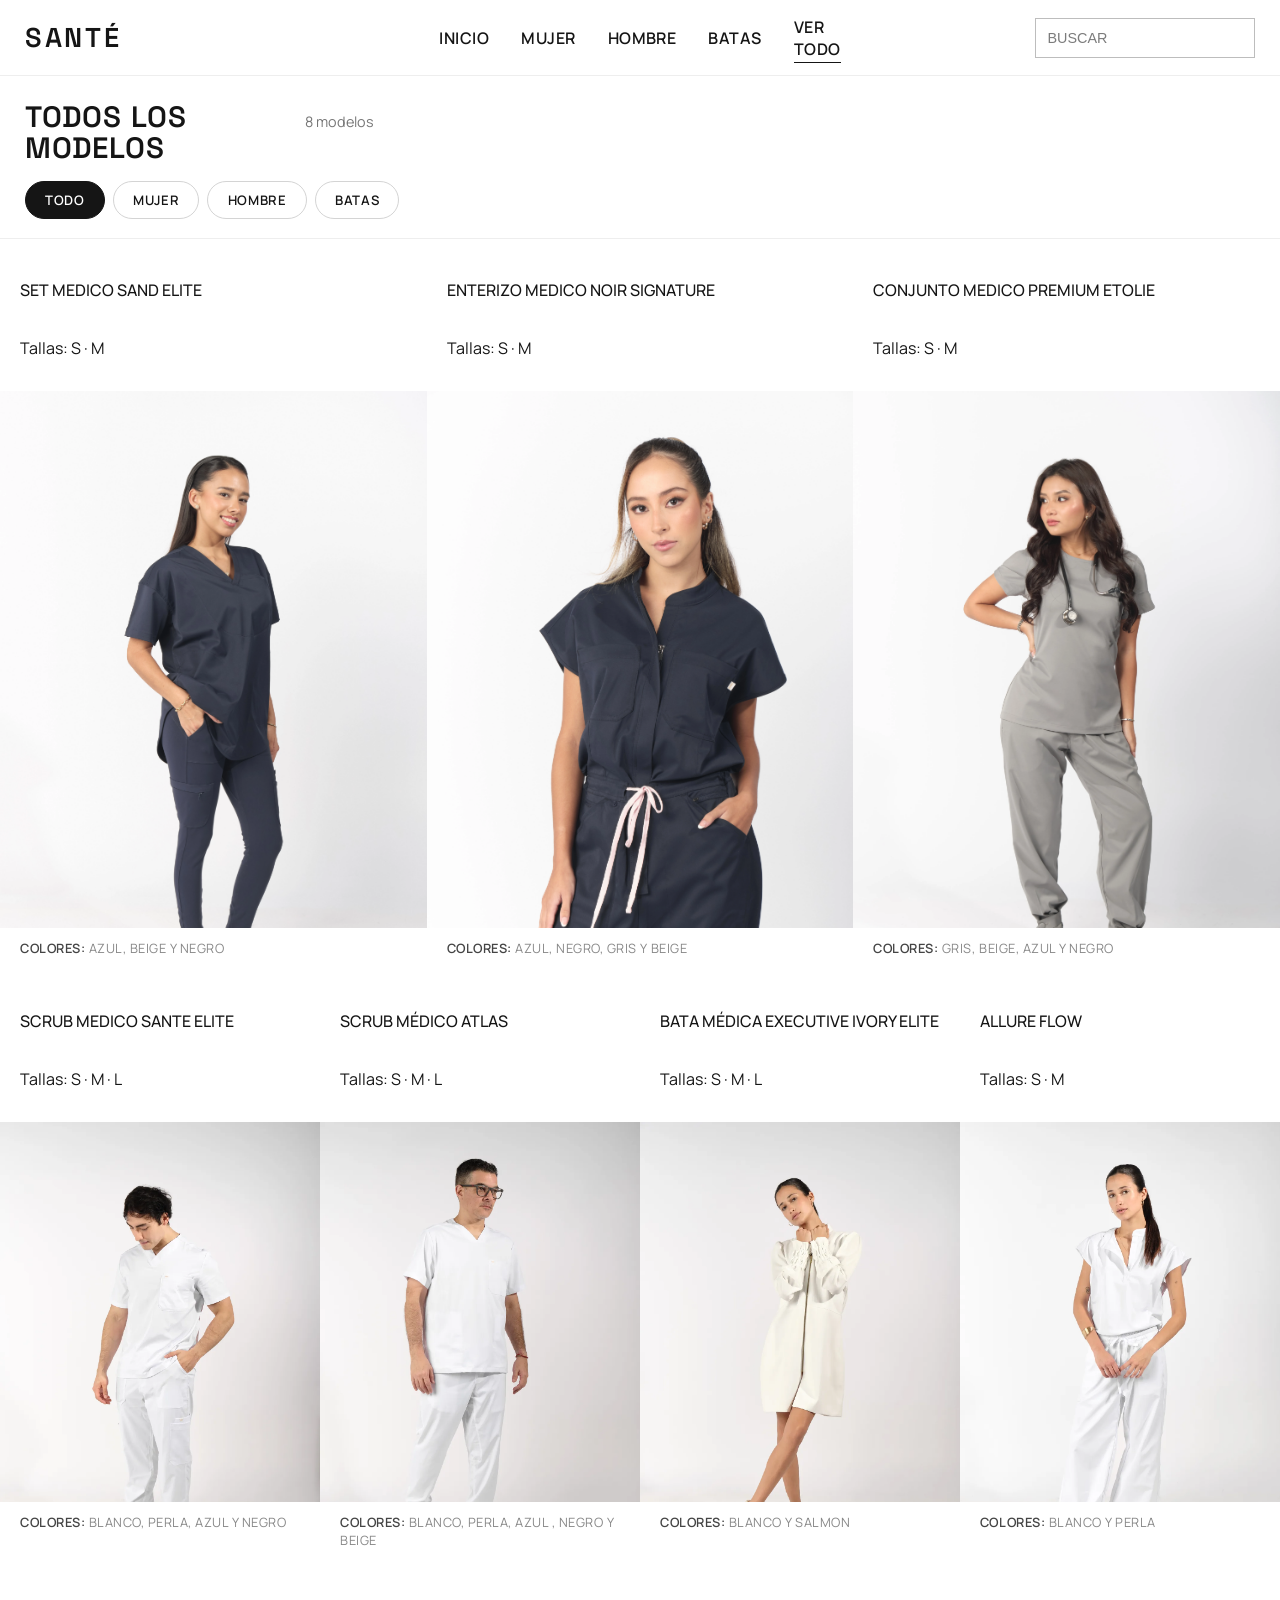
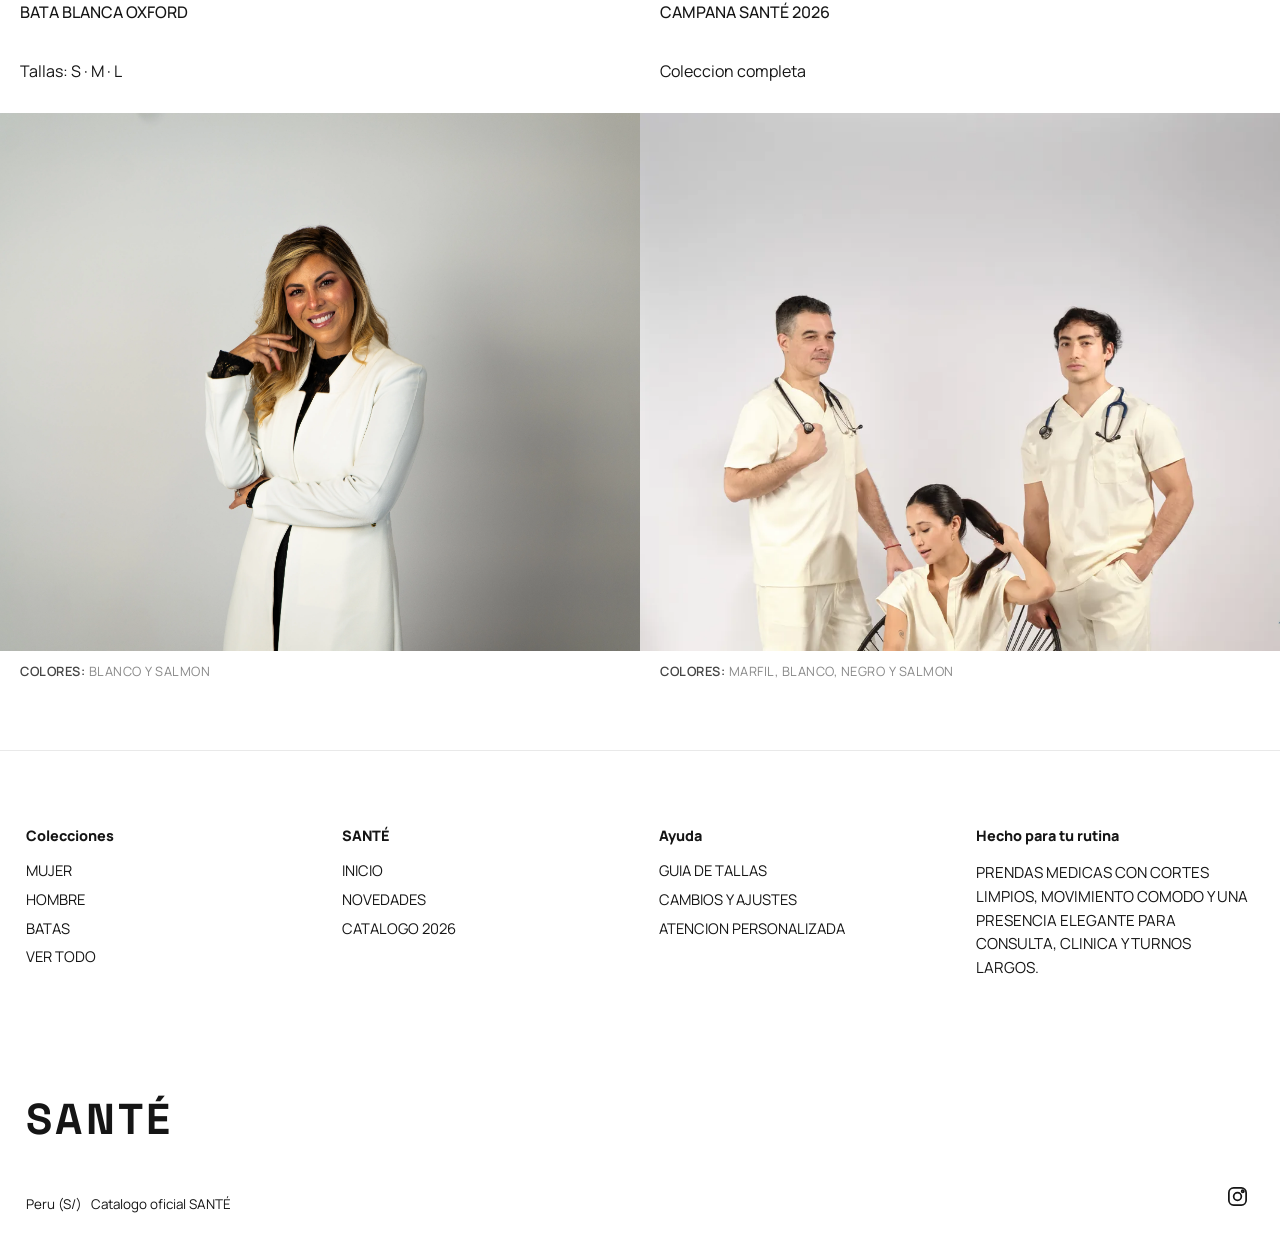
==== productos.html @ ebbb4119 "Catalogo con fotos nitidas y filtro por Mujer, Hombre y Batas - Fotos de 360x540 reemplazadas por lo" ====
<!DOCTYPE html>
<html lang="es">
<head>
    <meta charset="UTF-8">
    <meta name="viewport" content="width=device-width, initial-scale=1.0">
    <title>SANTÉ | Productos</title>
    <meta name="description" content="Catalogo de uniformes medicos SANTÉ.">
    <link rel="preconnect" href="https://fonts.googleapis.com">
    <link rel="preconnect" href="https://fonts.gstatic.com" crossorigin>
    <link href="https://fonts.googleapis.com/css2?family=Manrope:wght@400;500;600;700;800&family=Space+Grotesk:wght@500;600;700&display=swap" rel="stylesheet">
    <link rel="stylesheet" href="styles.css?v=9">
    <link rel="stylesheet" href="productos.css?v=11">
</head>
<body class="products-page">
    <div class="top-strip" aria-label="Avisos de tienda">
        <div class="top-strip-inner">
            <span>CATALOGO OFICIAL SANTÉ 2026</span>
            <span>UNIFORMES MEDICOS EN PERU</span>
            <span>ATENCION POR INSTAGRAM @SANTÉ_MEDWEAR</span>
        </div>
    </div>

    <header class="header">
        <a href="index.html" class="brand" aria-label="SANTÉ inicio">SANTÉ</a>
        <nav class="menu" aria-label="Menu principal">
            <a href="index.html">INICIO</a>
            <a href="productos.html?cat=mujer" data-cat="mujer">MUJER</a>
            <a href="productos.html?cat=hombre" data-cat="hombre">HOMBRE</a>
            <a href="productos.html?cat=batas" data-cat="batas">BATAS</a>
            <a href="productos.html" data-cat="todo">VER TODO</a>
        </nav>
        <div class="header-actions">
            <form class="search-box" action="productos.html" role="search" data-search>
                <input type="search" name="q" placeholder="BUSCAR" aria-label="Buscar modelo o color">
            </form>
            <button class="menu-toggle" type="button" aria-label="Abrir menu">MENU</button>
        </div>
    </header>

    <main class="plp-shell">
        <section class="plp-bar" aria-label="Categorias">
            <div class="plp-bar-head">
                <h1 data-plp-title>Todos los modelos</h1>
                <span data-plp-count></span>
            </div>
            <nav class="plp-tabs" aria-label="Filtrar por categoria">
                <a href="productos.html" data-cat="todo">Todo</a>
                <a href="productos.html?cat=mujer" data-cat="mujer">Mujer</a>
                <a href="productos.html?cat=hombre" data-cat="hombre">Hombre</a>
                <a href="productos.html?cat=batas" data-cat="batas">Batas</a>
            </nav>
            <p class="plp-search-note" data-plp-search-note hidden>
                Resultados para <strong data-plp-query></strong>
                <a href="productos.html" data-cat="todo">Quitar busqueda</a>
            </p>
        </section>

        <section class="plp-layout" aria-label="Listado de productos">
            <div class="plp-content">
                <div class="plp-grid">


                    <!-- FILA 1 -->

                    <article class="plp-card fila1" data-categoria="mujer">
                        <div class="plp-card-info">
                            <h2>SET MEDICO SAND ELITE</h2>
                            <div class="plp-card-tallas">Tallas: S · M</div>
                        </div>
                        <div class="product-carousel" data-carousel
                            data-product-title="Set Medico Sand Elite - Tallas S · M"
                            data-colors='[
                                {"name":"Azul","hex":"#3c4354","images":["azulabi.webp","azulabi2.webp","azulabi3.webp","azulabi4.webp","azulabi5.webp","azulabi6.webp"]},
                                {"name":"Beige","hex":"#b6a891","images":["beige.webp","beige2.webp","beige3.webp","beige4.webp","beige5.webp","beige6.webp","verdecerrado.webp","verdecerrado3.webp","verdecerrado4.webp"]},
                                {"name":"Negro","hex":"#1c1c1c","images":["negrocerrado.webp","negrocerrado2.webp","negrocerrado3.webp"]}
                            ]'>
                            <div class="carousel-track">
                                <img class="is-active" src="azulabi.webp" alt="Set Medico Sand Elite" loading="eager">
                            </div>
                        </div>
                        <div class="plp-card-colores">
                            <span>Azul, Beige y Negro</span>
                        </div>
                    </article>

                    <article class="plp-card fila1" data-categoria="mujer">
                        <div class="plp-card-info">
                            <h2>ENTERIZO MEDICO NOIR SIGNATURE</h2>
                            <div class="plp-card-tallas">Tallas: S · M</div>
                        </div>
                        <div class="product-carousel" data-carousel
                            data-product-title="Enterizo Medico Noir Signature - Tallas S · M"
                            data-colors='[
                                {"name":"Azul","hex":"#3c4354","images":["azulisa.webp","azulisa2.webp","azulisa3.webp","azulisa4.webp","azulisa5.webp"]},
                                {"name":"Negro","hex":"#1c1c1c","images":["negroabi.webp","negroabi2.webp","negroabi3.webp","negroabi4.webp","negroabi5.webp"]},
                                {"name":"Gris","hex":"#a3a5a3","images":["plomoabierto.webp","plomoabierto2.webp","plomoabierto3.webp","plomoabierto4.webp"]},
                                {"name":"Beige","hex":"#a9a488","images":["verdeabiertop2.webp","verdeabiertop3.webp","verdeabiertop4.webp","verdeabiertop5.webp"]}
                            ]'>
                            <div class="carousel-track">
                                <img class="is-active" src="azulisa.webp" alt="Enterizo Medico Noir Signature" loading="eager">
                            </div>
                        </div>
                        <div class="plp-card-colores">
                            <span>Azul, Negro, Gris y Beige</span>
                        </div>
                    </article>

                    <article class="plp-card fila1" data-categoria="mujer">
                        <div class="plp-card-info">
                            <h2>CONJUNTO MEDICO PREMIUM ETOLIE</h2>
                            <div class="plp-card-tallas">Tallas: S · M</div>
                        </div>
                        <div class="product-carousel" data-carousel
                            data-product-title="Conjunto Medico Premium Etolie - Tallas S · M"
                            data-colors='[
                                {"name":"Gris","hex":"#8f9294","images":["plomocerrado.webp","plomocerrado2.webp","plomocerrado3.webp","plomocerrado4.webp","plomocerrado5.webp"]},
                                {"name":"Beige","hex":"#c2b49a","images":["polo.webp","polo2.webp"]},
                                {"name":"Azul ","hex":"#2b3245","images":["scrub-navy-cuerpo-entero.webp","scrub-navy-frente.webp","scrub-navy-espalda.webp","scrub-navy-detalle-hombro.webp","scrub-navy-detalle-basta.webp"]},
                                {"name":"Negro","hex":"#1c1c1c","images":["scrub-negro-frente.webp","scrub-negro-perfil.webp","scrub-negro-espalda.webp","scrub-negro-detalle-manga.webp","scrub-negro-detalle-cintura.webp"]}
                            ]'>
                            <div class="carousel-track">
                                <img class="is-active" src="plomocerrado.webp" alt="Conjunto Medico Premium Etolie" loading="eager">
                            </div>
                        </div>
                        <div class="plp-card-colores">
                            <span>Gris, Beige, Azul y Negro</span>
                        </div>
                    </article>

                    <!-- FILA 2 -->

                    <article class="plp-card fila2" data-categoria="hombre">
                        <div class="plp-card-info">
                            <h2>SCRUB MEDICO SANTE ELITE</h2>
                            <div class="plp-card-tallas">Tallas: S · M · L</div>
                        </div>
                        <div class="product-carousel" data-carousel
                            data-product-title="SCRUB MEDICO SANTE ELITE - Tallas S · M · L"
                            data-colors='[
                                {"name":"Blanco","hex":"#f1f1ef","images":["conjunto-medico-hombre-blanc-pro-01.webp","conjunto-medico-hombre-blanc-pro-02.webp","conjunto-medico-hombre-blanc-pro-03.webp","conjunto-medico-hombre-blanc-pro-04.webp","conjunto-medico-hombre-blanc-pro-05.webp","conjunto-medico-hombre-blanc-pro-06.webp"]},
                                {"name":"Perla","hex":"#ece2cb","images":["conjunto-medico-hombre-ivory-pro-01.webp","conjunto-medico-hombre-ivory-pro-02.webp","conjunto-medico-hombre-ivory-pro-03.webp","conjunto-medico-hombre-ivory-pro-04.webp","conjunto-medico-hombre-ivory-pro-05.webp","conjunto-medico-hombre-ivory-pro-06.webp"]},
                                {"name":"Azul ","hex":"#1e2740","images":["conjunto-medico-hombre-navy-pro-01.webp","conjunto-medico-hombre-navy-pro-02.webp","conjunto-medico-hombre-navy-pro-03.webp","conjunto-medico-hombre-navy-pro-04.webp","conjunto-medico-hombre-navy-pro-05.webp","conjunto-medico-hombre-navy-pro-06.webp"]},
                                {"name":"Negro","hex":"#1c1c1c","images":["conjunto-medico-hombre-noir-pro-01.webp","conjunto-medico-hombre-noir-pro-02.webp","conjunto-medico-hombre-noir-pro-03.webp","conjunto-medico-hombre-noir-pro-04.webp","conjunto-medico-hombre-noir-pro-05.webp","conjunto-medico-hombre-noir-pro-06.webp"]}
                            ]'>
                            <div class="carousel-track">
                                <img class="is-active" src="conjunto-medico-hombre-blanc-pro-01.webp" alt="Conjunto Medico Hombre Pro Corte Ancho" loading="lazy">
                            </div>
                        </div>
                        <div class="plp-card-colores">
                            <span>Blanco, Perla, Azul  y Negro</span>
                        </div>
                    </article>

                    <article class="plp-card fila2" data-categoria="hombre">
                        <div class="plp-card-info">
                            <h2>SCRUB MÉDICO ATLAS</h2>
                            <div class="plp-card-tallas">Tallas: S · M · L</div>
                        </div>
                        <div class="product-carousel" data-carousel
                            data-product-title="SCRUB MÉDICO ATLAS - Tallas S · M · L"
                            data-colors='[
                                {"name":"Blanco","hex":"#f1f1ef","images":["conjunto-medico-hombre-blanc-jogger-01.webp","conjunto-medico-hombre-blanc-jogger-02.webp","conjunto-medico-hombre-blanc-jogger-03.webp","conjunto-medico-hombre-blanc-jogger-04.webp","conjunto-medico-hombre-blanc-jogger-05.webp","conjunto-medico-hombre-blanc-jogger-06.webp"]},
                                {"name":"Perla","hex":"#ece2cb","images":["conjunto-medico-hombre-ivory-jogger-01.webp","conjunto-medico-hombre-ivory-jogger-02.webp","conjunto-medico-hombre-ivory-jogger-03.webp","conjunto-medico-hombre-ivory-jogger-04.webp","conjunto-medico-hombre-ivory-jogger-05.webp","conjunto-medico-hombre-ivory-jogger-06.webp"]},
                                {"name":"Azul ","hex":"#1e2740","images":["conjunto-medico-hombre-navy-jogger-01.webp","conjunto-medico-hombre-navy-jogger-02.webp","conjunto-medico-hombre-navy-jogger-03.webp","conjunto-medico-hombre-navy-jogger-04.webp","conjunto-medico-hombre-navy-jogger-05.webp","conjunto-medico-hombre-navy-jogger-06.webp"]},
                                {"name":"Negro","hex":"#1c1c1c","images":["conjunto-medico-hombre-noir-jogger-01.webp","conjunto-medico-hombre-noir-jogger-02.webp","conjunto-medico-hombre-noir-jogger-03.webp","conjunto-medico-hombre-noir-jogger-04.webp","conjunto-medico-hombre-noir-jogger-05.webp","conjunto-medico-hombre-noir-jogger-06.webp"]},
                                {"name":"Beige","hex":"#c3b79f","images":["campana-sante-06.webp","campana-sante-07.webp","campana-sante-08.webp"]}
                            ]'>
                            <div class="carousel-track">
                                <img class="is-active" src="conjunto-medico-hombre-blanc-jogger-01.webp" alt="Conjunto Medico Hombre Pro Jogger" loading="lazy">
                            </div>
                        </div>
                        <div class="plp-card-colores">
                            <span>Blanco, Perla, Azul , Negro y Beige</span>
                        </div>
                    </article>

                    <article class="plp-card fila2" data-categoria="mujer batas">
                        <div class="plp-card-info">
                            <h2>BATA MÉDICA EXECUTIVE IVORY ELITE</h2>
                            <div class="plp-card-tallas">Tallas: S · M · L</div>
                        </div>
                        <div class="product-carousel" data-carousel
                            data-product-title="BATA MÉDICA EXECUTIVE IVORY ELITE- Tallas S · M · L"
                            data-colors='[
                                {"name":"Blanco","hex":"#f1f1ef","images":["bata-medica-mujer-blanc-executive-01.webp","bata-medica-mujer-blanc-executive-02.webp","bata-medica-mujer-blanc-executive-03.webp","bata-medica-mujer-blanc-executive-04.webp","bata-medica-mujer-blanc-executive-05.webp"]},
                                {"name":"Salmon","hex":"#e3d2c6","images":["bata-medica-mujer-rose-executive-01.webp","bata-medica-mujer-rose-executive-02.webp","bata-medica-mujer-rose-executive-03.webp","bata-medica-mujer-rose-executive-04.webp","bata-medica-mujer-rose-executive-05.webp","bata-medica-mujer-rose-executive-06.webp","bata-medica-mujer-rose-executive-07.webp","bata-medica-mujer-rose-executive-08.webp","bata-medica-mujer-rose-executive-09.webp"]}
                            ]'>
                            <div class="carousel-track">
                                <img class="is-active" src="bata-medica-mujer-blanc-executive-01.webp" alt="Bata Medica Mujer Executive" loading="lazy">
                            </div>
                        </div>
                        <div class="plp-card-colores">
                            <span>Blanco y Salmon</span>
                        </div>
                    </article>

                    <article class="plp-card fila2" data-categoria="mujer">
                        <div class="plp-card-info">
                            <h2>ALLURE FLOW</h2>
                            <div class="plp-card-tallas">Tallas: S · M  </div>
                        </div>
                        <div class="product-carousel" data-carousel
                            data-product-title="ALLURE FLOW - Tallas S · M "
                            data-colors='[
                                {"name":"Blanco","hex":"#f1f1ef","images":["conjunto-medico-mujer-blanc-elite-01.webp","conjunto-medico-mujer-blanc-elite-02.webp","conjunto-medico-mujer-blanc-elite-03.webp","conjunto-medico-mujer-blanc-elite-04.webp","conjunto-medico-mujer-blanc-elite-05.webp","conjunto-medico-mujer-blanc-elite-06.webp"]},
                                {"name":"Perla","hex":"#f2ead2","images":["conjunto-medico-mujer-ivory-elite-01.jpg","conjunto-medico-mujer-ivory-elite-02.jpg","conjunto-medico-mujer-ivory-elite-03.jpg","conjunto-medico-mujer-ivory-elite-04.jpg","conjunto-medico-mujer-ivory-elite-05.jpg","conjunto-medico-mujer-ivory-elite-06.jpg","conjunto-medico-mujer-ivory-elite-07.jpg","conjunto-medico-mujer-ivory-elite-08.jpg","conjunto-medico-mujer-ivory-elite-09.jpg"]}
                            ]'>
                            <div class="carousel-track">
                                <img class="is-active" src="conjunto-medico-mujer-blanc-elite-01.webp" alt="Allure Flow" loading="lazy">
                            </div>
                        </div>
                        <div class="plp-card-colores">
                            <span>Blanco y Perla</span>
                        </div>
                    </article>

                    <!-- FILA 3 -->

                    <article class="plp-card fila3" data-categoria="mujer batas">
                        <div class="plp-card-info">
                            <h2>BATA BLANCA OXFORD</h2>
                            <div class="plp-card-tallas">Tallas: S · M · L</div>
                        </div>
                        <div class="product-carousel" data-carousel
                            data-product-title="Bata Blanca Oxford - Tallas S · M · L"
                            data-colors='[
                                {"name":"Blanco","hex":"#f1f1ef","images":["batablanca.webp","batablanca2.webp","abrigo-blanco-cuerpo-entero.webp","abrigo-blanco-brazos-cruzados.webp","abrigo-blanco-sentada.webp"]},
                                {"name":"Salmon","hex":"#f7c9ba","images":["abrigo-rosa-cuerpo-entero.webp","abrigo-rosa-cuerpo-entero-2.webp","abrigo-rosa-retrato.webp","abrigo-rosa-brazos-cruzados.webp","abrigo-rosa-sentada.webp"]}
                            ]'>
                            <div class="carousel-track">
                                <img class="is-active" src="batablanca.webp" alt="Bata Blanca Oxford" loading="lazy">
                            </div>
                        </div>
                        <div class="plp-card-colores">
                            <span>Blanco y Salmon</span>
                        </div>
                    </article>

                    

                    <article class="plp-card fila3" data-categoria="mujer hombre" data-campana>
                        <div class="plp-card-info">
                            <h2>CAMPANA SANTÉ 2026</h2>
                            <div class="plp-card-tallas">Coleccion completa</div>
                        </div>
                        <div class="product-carousel" data-carousel
                            data-product-title="Campana SANTÉ 2026"
                            data-images='["campana-sante-01.webp","campana-sante-02.webp","campana-sante-03.webp","campana-sante-04.webp","campana-sante-05.webp","campana-sante-09.webp","campana-sante-10.webp","campana-sante-11.webp","campana-sante-12.webp"]'>
                            <div class="carousel-track">
                                <img class="is-active" src="campana-sante-01.webp" alt="Campana SANTÉ 2026" loading="lazy">
                            </div>
                        </div>
                        <div class="plp-card-colores">
                            <span>Marfil, Blanco, Negro y Salmon</span>
                        </div>
                    </article>

                </div>

                <div class="plp-empty" data-plp-empty hidden>
                    <p>No encontramos modelos con esa busqueda.</p>
                    <a href="productos.html" data-cat="todo">Ver todos los modelos</a>
                </div>
            </div>
        </section>
    </main>

    <footer class="site-footer" aria-label="Informacion de SANTÉ">
        <div class="site-footer-grid">
            <section class="footer-column">
                <h2>Colecciones</h2>
                <a href="productos.html?cat=mujer" data-cat="mujer">Mujer</a>
                <a href="productos.html?cat=hombre" data-cat="hombre">Hombre</a>
                <a href="productos.html?cat=batas" data-cat="batas">Batas</a>
                <a href="productos.html" data-cat="todo">Ver todo</a>
            </section>

            <section class="footer-column">
                <h2>SANTÉ</h2>
                <a href="index.html">Inicio</a>
                <a href="index.html#coleccion">Novedades</a>
                <a href="productos.html" data-cat="todo">Catalogo 2026</a>
            </section>

            <section class="footer-column">
                <h2>Ayuda</h2>
                <a href="https://www.instagram.com/sante.medwear/" target="_blank" rel="noopener noreferrer">Guia de tallas</a>
                <a href="https://www.instagram.com/sante.medwear/" target="_blank" rel="noopener noreferrer">Cambios y ajustes</a>
                <a href="https://www.instagram.com/sante.medwear/" target="_blank" rel="noopener noreferrer">Atencion personalizada</a>
            </section>

            <section class="footer-column footer-feature">
                <h2>Hecho para tu rutina</h2>
                <p>Prendas medicas con cortes limpios, movimiento comodo y una presencia elegante para consulta, clinica y turnos largos.</p>
            </section>
        </div>

        <div class="footer-bottom">
            <div>
                <a class="footer-brand" href="index.html" aria-label="SANTÉ inicio">SANTÉ</a>
                <p>Peru (S/) &nbsp; Catalogo oficial SANTÉ</p>
            </div>

            <a class="social-link" href="https://www.instagram.com/sante.medwear/" target="_blank" rel="noopener noreferrer" aria-label="Instagram de SANTÉ Medwear">
                <svg viewBox="0 0 24 24" aria-hidden="true" focusable="false">
                    <rect x="3" y="3" width="18" height="18" rx="5"></rect>
                    <circle cx="12" cy="12" r="4"></circle>
                    <circle cx="17.5" cy="6.5" r="1.2"></circle>
                </svg>
            </a>
        </div>
    </footer>

    <div class="gallery-modal" data-gallery-modal aria-hidden="true">
        <div class="gallery-backdrop" data-gallery-close></div>
        <section class="gallery-dialog" role="dialog" aria-modal="true" aria-label="Galeria de producto">
            <button class="gallery-close" type="button" data-gallery-close aria-label="Cerrar galeria">&times;</button>
            <button class="gallery-nav gallery-prev" type="button" data-gallery-prev aria-label="Imagen anterior">&lsaquo;</button>
            <img class="gallery-image" data-gallery-image src="" alt="">
            <button class="gallery-nav gallery-next" type="button" data-gallery-next aria-label="Imagen siguiente">&rsaquo;</button>
            <div class="gallery-info">
                <h2 data-gallery-title></h2>
                <span data-gallery-count></span>
            </div>
            <div class="gallery-colors-block" data-gallery-colors-block hidden>
                <p class="gallery-colors-label">Color - <strong data-gallery-color-name></strong></p>
                <div class="gallery-colors" data-gallery-colors role="group" aria-label="Colores disponibles"></div>
            </div>
            <div class="gallery-dots" data-gallery-dots aria-label="Fotos del mismo modelo"></div>
        </section>
    </div>

    <script src="main.js?v=8"></script>
</body>
</html>
---- styles.css ----
:root {
    --bg: #ffffff;
    --surface: #ffffff;
    --ink: #151515;
    --muted: #666666;
    --line: #e9e9e9;
    --brand: #1d1d1d;
    --brand-strong: #000000;
    --radius-lg: 18px;
    --radius-md: 12px;
    --shadow-soft: 0 10px 24px rgba(15, 15, 15, 0.08);
}

* {
    box-sizing: border-box;
}

html,
body {
    margin: 0;
    padding: 0;
}

body {
    background: var(--bg);
    color: var(--ink);
    font-family: 'Manrope', sans-serif;
    min-height: 100vh;
    overflow-x: hidden;
}

.header,
.section-wrap,
.footer {
    width: min(1180px, calc(100% - 2rem));
    margin-inline: auto;
}

.top-strip {
    background: #f7f7f7;
    border-bottom: 1px solid var(--line);
    font-size: 0.72rem;
    letter-spacing: 0.03em;
}

.top-strip-inner {
    width: min(1320px, calc(100% - 2rem));
    margin-inline: auto;
    min-height: 32px;
    display: grid;
    align-items: center;
    grid-template-columns: 1fr 1fr 1fr;
    text-transform: uppercase;
}

.top-strip-inner span {
    text-align: center;
    white-space: nowrap;
    overflow: hidden;
    text-overflow: ellipsis;
}

.header {
    width: min(1320px, calc(100% - 2rem));
    display: flex;
    align-items: center;
    justify-content: space-between;
    gap: 1rem;
    min-height: 68px;
    padding: 0.6rem 0;
    position: sticky;
    top: 32px;
    background: rgba(255, 255, 255, 0.95);
    backdrop-filter: blur(8px);
    border-bottom: 1px solid var(--line);
    z-index: 30;
}

.brand {
    font-family: 'Space Grotesk', sans-serif;
    font-weight: 600;
    font-size: clamp(1.15rem, 1.7vw, 1.65rem);
    letter-spacing: 0.1em;
    text-decoration: none;
    color: var(--ink);
    flex: 1 1 0;
}

.menu {
    display: flex;
    align-items: center;
    justify-content: center;
    gap: 1.55rem;
    flex: 1 1 0;
}

.menu a {
    text-decoration: none;
    color: var(--ink);
    font-weight: 600;
    font-size: 0.85rem;
    letter-spacing: 0.03em;
    position: relative;
}

.menu a::after {
    content: '';
    position: absolute;
    left: 0;
    bottom: -0.2rem;
    width: 100%;
    height: 1px;
    transform: scaleX(0);
    transform-origin: right;
    transition: transform 0.22s ease;
    background: var(--ink);
}

.menu a:hover::after {
    transform: scaleX(1);
    transform-origin: left;
}

.menu-toggle {
    display: none;
    border: 1px solid var(--line);
    background: var(--surface);
    padding: 0.52rem 0.88rem;
    border-radius: 8px;
    font-weight: 600;
}

.header-actions {
    flex: 1 1 0;
    display: flex;
    justify-content: flex-end;
    align-items: center;
    gap: 0.55rem;
}

.search-box input {
    width: 142px;
    height: 32px;
    border: 1px solid #bdbdbd;
    background: #fff;
    font-size: 0.72rem;
    padding: 0 0.7rem;
    outline: none;
}

.search-box input::placeholder {
    color: #7c7c7c;
}

main {
    padding-bottom: 3rem;
}

.section-wrap {
    margin-bottom: 4.8rem;
}

.hero-banner {
    position: relative;
    min-height: 72vh;
    max-height: 780px;
    overflow: hidden;
    margin-bottom: 2rem;
}

.hero-video {
    width: 100%;
    height: 100%;
    min-height: 72vh;
    object-fit: cover;
    display: block;
}

.hero-overlay {
    position: absolute;
    inset: 0;
    background: linear-gradient(180deg, rgba(20, 20, 20, 0) 52%, rgba(20, 20, 20, 0.55) 100%);
}

.hero-caption {
    position: absolute;
    left: clamp(1rem, 4vw, 2.2rem);
    bottom: clamp(1rem, 3.2vw, 2rem);
    z-index: 2;
    color: #fff;
}

.label {
    font-size: 0.84rem;
    letter-spacing: 0.06em;
    font-weight: 700;
    color: rgba(255, 255, 255, 0.92);
    margin: 0 0 0.55rem;
}

h1,
h2,
h3 {
    margin: 0;
    font-family: 'Space Grotesk', sans-serif;
    line-height: 1.08;
}

h1 {
    font-size: clamp(2rem, 4.8vw, 3.3rem);
    max-width: 14ch;
    letter-spacing: 0.01em;
    margin-bottom: 0.9rem;
}

.btn {
    display: inline-flex;
    align-items: center;
    justify-content: center;
    text-decoration: none;
    border-radius: 12px;
    font-weight: 700;
    letter-spacing: 0.01em;
    padding: 0.86rem 1.3rem;
    transition: transform 0.22s ease, box-shadow 0.22s ease, background-color 0.22s ease;
}

.btn:hover {
    transform: translateY(-2px);
}

.btn-solid {
    background: var(--brand);
    color: #fff;
    box-shadow: none;
}

.btn-solid:hover {
    background: var(--brand-strong);
}

.btn-outline {
    border: 1px solid #cbcbc5;
    background: #fff;
    color: var(--ink);
}

.placeholder-card {
    border-radius: var(--radius-md);
    border: 1px dashed rgba(20, 20, 20, 0.22);
    background:
        linear-gradient(145deg, #f8f9f6, #f0f1eb),
        repeating-linear-gradient(
            -45deg,
            rgba(20, 20, 20, 0.03),
            rgba(20, 20, 20, 0.03) 8px,
            transparent 8px,
            transparent 16px
        );
    min-height: 140px;
    display: grid;
    place-items: center;
    text-align: center;
    color: #74746d;
    font-weight: 600;
    padding: 1rem;
}

.placeholder-card.large {
    min-height: 560px;
}

.hero-cover {
    width: 100%;
    min-height: 560px;
    height: 100%;
    object-fit: cover;
    border-radius: var(--radius-lg);
    border: 1px solid rgba(20, 20, 20, 0.08);
    box-shadow: var(--shadow-soft);
    display: block;
}

.hero-media {
    position: relative;
}

.hero-media::after {
    content: '';
    position: absolute;
    inset: auto 6% -18px;
    height: 26px;
    border-radius: 999px;
    background: rgba(20, 20, 20, 0.1);
    filter: blur(16px);
    z-index: -1;
}

.section-head {
    margin-bottom: 1.65rem;
    margin-top: 2rem;
}

.section-head h2 {
    font-size: clamp(1.55rem, 3.4vw, 2.55rem);
    letter-spacing: -0.01em;
}

.hm-showcase {
    width: min(1320px, calc(100% - 2rem));
    margin: 0 auto 4.8rem;
}

.hm-showcase-head {
    display: flex;
    align-items: center;
    justify-content: space-between;
    gap: 1rem;
    margin-bottom: 1.1rem;
    text-transform: uppercase;
}

.hm-showcase-head h2 {
    font-family: 'Manrope', sans-serif;
    font-size: 0.95rem;
    font-weight: 600;
    letter-spacing: 0.03em;
}

.hm-showcase-head a {
    color: var(--ink);
    font-size: 0.84rem;
    font-weight: 700;
    letter-spacing: 0.04em;
}

.grid-categories {
    display: grid;
    grid-template-columns: repeat(4, minmax(0, 1fr));
    gap: 1rem;
}

.category-card {
    overflow: hidden;
    background: var(--surface);
    color: var(--ink);
    display: block;
    text-decoration: none;
    transition: transform 0.24s ease, box-shadow 0.24s ease;
}

.category-card:hover {
    transform: translateY(-3px);
}

.category-photo {
    aspect-ratio: 3 / 4;
    background: #f5f5f5;
    overflow: hidden;
}

.category-photo img {
    width: 100%;
    height: 100%;
    object-fit: cover;
    object-position: center top;
    display: block;
}

.category-content {
    min-height: 58px;
    display: flex;
    align-items: center;
    justify-content: space-between;
    gap: 1rem;
    padding-top: 0.85rem;
    text-transform: uppercase;
}

.category-card h3 {
    font-family: 'Manrope', sans-serif;
    font-size: 0.9rem;
    font-weight: 600;
    letter-spacing: 0.03em;
}

.category-card p {
    color: var(--muted);
    line-height: 1.62;
    font-size: 0.94rem;
}

.products-grid {
    display: grid;
    grid-template-columns: repeat(3, minmax(0, 1fr));
    gap: 1.15rem;
}

.product-card {
    background: var(--surface);
    border: 1px solid var(--line);
    border-radius: var(--radius-md);
    overflow: hidden;
    transition: transform 0.24s ease, box-shadow 0.24s ease;
}

.product-card:hover {
    transform: translateY(-4px);
    box-shadow: var(--shadow-soft);
}

.product-image {
    border-radius: 0;
    border: 0;
    min-height: 260px;
}

.product-meta {
    padding: 1.1rem;
}

.product-type {
    margin: 0;
    letter-spacing: 0.11em;
    font-size: 0.68rem;
    font-weight: 700;
    color: var(--muted);
}

.product-meta h3 {
    margin-top: 0.62rem;
    font-size: 1.08rem;
}

.product-note {
    margin: 0.9rem 0 0;
    font-size: 0.84rem;
    color: #777;
    letter-spacing: 0.03em;
    text-transform: uppercase;
}

.product-row {
    margin-top: 1.15rem;
    display: flex;
    align-items: center;
    justify-content: space-between;
    gap: 0.75rem;
}

.product-row strong {
    font-size: 1.02rem;
    font-family: 'Space Grotesk', sans-serif;
}

.product-row button {
    border: 1px solid #d8d8d2;
    border-radius: 10px;
    background: #fff;
    color: var(--ink);
    font-weight: 700;
    padding: 0.58rem 0.95rem;
    cursor: pointer;
    transition: background-color 0.2s ease, color 0.2s ease;
}

.product-row button:hover {
    background: var(--ink);
    color: #fff;
}

.lookbook {
    display: grid;
    grid-template-columns: 0.95fr 1.05fr;
    gap: 1.15rem;
    align-items: start;
}

.lookbook-text p {
    color: var(--muted);
    line-height: 1.72;
    max-width: 54ch;
}

.lookbook-gallery {
    display: grid;
    grid-template-columns: repeat(3, minmax(0, 1fr));
    gap: 0.9rem;
}

.lookbook-gallery .placeholder-card {
    min-height: 340px;
}

.cta-box {
    border-radius: var(--radius-lg);
    padding: clamp(1.5rem, 4vw, 3rem);
    border: 1px solid #d6ddd7;
    background:
        linear-gradient(120deg, rgba(41, 79, 74, 0.13) 0%, rgba(41, 79, 74, 0.03) 40%, #ffffff 100%),
        #ffffff;
    color: var(--ink);
}

.cta-box h2 {
    font-size: clamp(1.5rem, 4vw, 2.6rem);
}

.cta-box p {
    color: var(--muted);
    margin-bottom: 1.4rem;
}

.cta-box .btn-solid {
    background: var(--ink);
    box-shadow: none;
}

.cta-box .btn-solid:hover {
    background: #000;
}

.reveal-up {
    opacity: 0;
    transform: translateY(22px);
    transition: opacity 0.55s ease, transform 0.55s ease;
    transition-delay: var(--delay, 0ms);
}

.reveal-up.visible {
    opacity: 1;
    transform: translateY(0);
}

.delay-1 {
    --delay: 120ms;
}

.delay-2 {
    --delay: 220ms;
}

.editorial-duo {
    width: min(1150px, calc(100% - 2rem));
    display: grid;
    grid-template-columns: repeat(2, minmax(0, 1fr));
    gap: 0;
    margin: 0 auto 4.8rem;
}

.editorial-card {
    position: relative;
    min-width: 0;
    overflow: hidden;
    background: #f6f6f6;
    color: #fff;
    display: block;
    text-decoration: none;
}

.editorial-card img {
    width: 100%;
    height: min(78vh, 760px);
    min-height: 540px;
    object-fit: cover;
    object-position: center top;
    display: block;
}

.editorial-copy {
    position: absolute;
    left: 1.25rem;
    bottom: 1.25rem;
    color: #fff;
}

.editorial-copy h2 {
    font-family: 'Manrope', sans-serif;
    font-size: 1.05rem;
    margin-bottom: 0.5rem;
    text-shadow: 0 1px 4px rgba(0, 0, 0, 0.42);
    text-transform: uppercase;
}

.editorial-copy a,
.editorial-copy span {
    color: #fff;
    display: inline-block;
    font-size: 0.82rem;
    font-weight: 700;
    letter-spacing: 0.05em;
    text-decoration: underline;
    text-transform: uppercase;
}

.site-footer {
    padding: 4.8rem 1.6rem 2.4rem;
    border-top: 1px solid var(--line);
    background: #fff;
    color: var(--ink);
}

.site-footer-grid {
    display: grid;
    grid-template-columns: 1fr 1fr 1fr minmax(260px, 1.1fr);
    gap: clamp(2rem, 5vw, 5.5rem);
    width: min(1320px, 100%);
    margin: 0 auto;
}

.footer-column {
    display: flex;
    flex-direction: column;
    align-items: flex-start;
    gap: 0.55rem;
}

.footer-column h2 {
    font-family: 'Manrope', sans-serif;
    font-size: 0.9rem;
    font-weight: 800;
    margin-bottom: 0.55rem;
}

.footer-column a {
    color: var(--ink);
    font-size: 0.92rem;
    line-height: 1.35;
    text-decoration: none;
    text-transform: uppercase;
}

.footer-column a:hover {
    text-decoration: underline;
}

.footer-feature p {
    max-width: 34ch;
    margin: 0;
    font-size: 0.95rem;
    line-height: 1.55;
    text-transform: uppercase;
}

.footer-bottom {
    width: min(1320px, 100%);
    margin: 7rem auto 0;
    display: flex;
    align-items: flex-end;
    justify-content: space-between;
    gap: 1.5rem;
}

.footer-brand {
    display: inline-block;
    margin-bottom: 3rem;
    color: var(--ink);
    font-family: 'Space Grotesk', sans-serif;
    font-size: clamp(1.8rem, 4vw, 2.7rem);
    font-weight: 700;
    letter-spacing: 0.08em;
    text-decoration: none;
}

.footer-bottom p {
    margin: 0;
    font-size: 0.84rem;
}

.social-link {
    width: 34px;
    height: 34px;
    display: inline-grid;
    place-items: center;
    color: var(--ink);
    text-decoration: none;
}

.social-link svg {
    width: 23px;
    height: 23px;
    fill: none;
    stroke: currentColor;
    stroke-width: 1.8;
    stroke-linecap: round;
    stroke-linejoin: round;
}

.social-link:hover {
    color: #666;
}

@media (max-width: 1024px) {
    .top-strip-inner {
        grid-template-columns: 1fr;
        gap: 0.1rem;
        min-height: 56px;
        padding: 0.2rem 0;
    }

    .top-strip-inner span:nth-child(2),
    .top-strip-inner span:nth-child(3) {
        display: none;
    }

    .header {
        top: 56px;
        flex-wrap: wrap;
        align-items: center;
        row-gap: 0.7rem;
        padding-top: 0.75rem;
        padding-bottom: 0.75rem;
    }

    .brand {
        flex: initial;
    }

    .menu {
        order: 3;
        justify-content: flex-start;
        width: 100%;
        padding-top: 0.35rem;
        border-top: 1px solid var(--line);
    }

    .header-actions {
        flex: initial;
    }

    .grid-categories {
        grid-template-columns: repeat(2, minmax(0, 1fr));
    }

    .editorial-duo {
        width: min(900px, calc(100% - 2rem));
    }

    .editorial-card img {
        height: 64vh;
        min-height: 460px;
    }

    .site-footer-grid {
        grid-template-columns: repeat(2, minmax(0, 1fr));
    }

    .footer-bottom {
        margin-top: 5rem;
    }

    .products-grid {
        grid-template-columns: repeat(2, minmax(0, 1fr));
    }

    .lookbook {
        grid-template-columns: 1fr;
    }

    .hero-banner,
    .hero-video {
        min-height: 62vh;
    }
}

@media (max-width: 760px) {
    .header {
        top: 56px;
        gap: 0.65rem;
    }

    .menu-toggle {
        display: inline-flex;
    }

    .menu {
        display: none;
        flex-direction: column;
        align-items: flex-start;
        width: 100%;
        background: var(--surface);
        border: 1px solid var(--line);
        border-radius: 10px;
        padding: 0.8rem;
        box-shadow: var(--shadow-soft);
        order: 4;
    }

    .menu.open {
        display: flex;
    }

    .search-box {
        display: none;
    }

    .placeholder-card.large {
        min-height: 320px;
    }

    .hero-banner,
    .hero-video {
        min-height: 56vh;
    }

    h1 {
        font-size: clamp(1.75rem, 8vw, 2.2rem);
        margin-bottom: 0.75rem;
    }

    .hero-caption {
        left: 1rem;
        bottom: 1rem;
    }

    .grid-categories,
    .products-grid,
    .lookbook-gallery {
        grid-template-columns: 1fr;
    }

    .lookbook-gallery .placeholder-card {
        min-height: 190px;
    }

    .editorial-duo {
        grid-template-columns: 1fr;
        width: 100%;
    }

.editorial-card {
    position: relative;
    border-radius: var(--radius-md);
    overflow: hidden;
}

.editorial-card img {
    width: 100%;
    height: 380px; /* cambia este valor para hacerlas más chicas o grandes */
    object-fit: cover;
    display: block;
}

.editorial-copy {
    position: absolute;
    bottom: 1.2rem;
    left: 1.2rem;
    color: #fff;
}

.editorial-copy h2 {
    font-size: 1.4rem;
    margin-bottom: 0.5rem;
    text-shadow: 0 1px 4px rgba(0,0,0,0.4);
}

.editorial-copy a,
.editorial-copy span {
    color: #fff;
    font-weight: 700;
    font-size: 0.85rem;
    letter-spacing: 0.05em;
    text-decoration: underline;
}

.editorial-card img {
    height: 72vh;
    min-height: 420px;
    object-position: center top;
}

    .site-footer {
        padding: 3.5rem 1rem 2rem;
    }

    .site-footer-grid {
        grid-template-columns: 1fr;
        gap: 2rem;
    }

    .footer-bottom {
        align-items: flex-start;
        flex-direction: column;
        margin-top: 4rem;
    }

    .footer-brand {
        margin-bottom: 2rem;
    }
    .catalogo{
    padding: 120px 5%;
}

.catalogo h1{
    text-align:center;
    margin-bottom:40px;
}

.grid-categories{
    display:grid;
    grid-template-columns:repeat(auto-fit,minmax(220px,1fr));
    gap:20px;
}

.category-card{
    transition:0.3s ease;
}

.category-card:hover{
    transform:translateY(-5px);
}

.category-card img{
    width:100%;
    height:300px;
    object-fit:cover;
    border-radius:8px;
}

.category-card h3{
    margin-top:12px;
    text-align:center;
    font-size:16px;
    font-weight:600;
}

.product-slider{
    display:flex;
    gap:16px;
    overflow-x:auto;
    padding-bottom:10px;
    scroll-behavior:smooth;
}

.product-slider::-webkit-scrollbar{
    height:4px;
}

.product-slider::-webkit-scrollbar-thumb{
    background:#ccc;
    border-radius:10px;
}

.product-card{
    min-width:170px;
    max-width:170px;
    flex-shrink:0;
    transition:0.3s ease;
}

.product-card:hover{
    transform:translateY(-5px);
}

.product-card img{
    width:100%;
    height:240px;
    object-fit:cover;
    border-radius:8px;
}

.product-card h3{
    margin:10px 0 4px;
    font-size:14px;
    font-weight:600;
    text-align:center;
}

.product-card p{
    margin:0;
    font-size:13px;
    color:#666;
    text-align:center;
}

}

.products-page {
    background: #fff;
}

.products-page .header {
    position: sticky;
    top: 32px;
}

.plp-shell {
    width: min(1320px, calc(100% - 2rem));
    margin: 0 auto;
    padding: 1.2rem 0 4rem;
}

.plp-hero {
    min-height: 168px;
    display: flex;
    align-items: flex-end;
    justify-content: space-between;
    gap: 1rem;
    padding: 2.2rem 0 1.2rem;
    border-bottom: 1px solid var(--line);
}

.plp-hero p {
    margin: 0 0 0.45rem;
    font-size: 0.78rem;
    font-weight: 700;
    letter-spacing: 0.08em;
    text-transform: uppercase;
    color: var(--muted);
}

.plp-hero h1 {
    max-width: none;
    margin: 0;
    font-family: 'Manrope', sans-serif;
    font-size: clamp(1.7rem, 3vw, 2.55rem);
    font-weight: 800;
    letter-spacing: 0;
    text-transform: uppercase;
}

.plp-hero span {
    flex: 0 0 auto;
    color: var(--muted);
    font-size: 0.86rem;
    text-transform: uppercase;
}

.plp-layout {
    display: grid;
    grid-template-columns: 190px minmax(0, 1fr);
    gap: 1.5rem;
    align-items: start;
    padding-top: 1rem;
}

.plp-filters {
    position: sticky;
    top: 116px;
    padding-right: 0.8rem;
}

.filter-block {
    border-bottom: 1px solid var(--line);
    padding: 1rem 0;
}

.filter-block button,
.plp-toolbar button {
    width: 100%;
    border: 0;
    background: transparent;
    color: var(--ink);
    cursor: pointer;
    font: inherit;
    font-size: 0.82rem;
    font-weight: 800;
    letter-spacing: 0.04em;
    text-align: left;
    text-transform: uppercase;
    padding: 0;
}

.filter-block a {
    display: block;
    color: var(--ink);
    font-size: 0.86rem;
    line-height: 1.55;
    text-decoration: none;
    margin-top: 0.56rem;
}

.filter-block a:hover {
    text-decoration: underline;
}

.plp-toolbar {
    min-height: 44px;
    display: flex;
    justify-content: space-between;
    align-items: center;
    gap: 1rem;
    margin-bottom: 1rem;
    color: var(--muted);
    font-size: 0.82rem;
    text-transform: uppercase;
}

.plp-toolbar button {
    display: none;
}

.plp-grid {
    display: grid;
    grid-template-columns: repeat(5, minmax(0, 1fr));
    gap: 1.2rem 0.85rem;
}

.plp-card {
    min-width: 0;
    background: #fff;
}

.product-carousel {
    position: relative;
    aspect-ratio: 3 / 4;
    overflow: hidden;
    background: #f4f4f4;
    cursor: zoom-in;
}

.carousel-track,
.carousel-track img {
    width: 100%;
    height: 100%;
}

.carousel-track img {
    position: absolute;
    inset: 0;
    display: block;
    object-fit: cover;
    object-position: center top;
    opacity: 0;
    pointer-events: none;
    transform: scale(1.01);
    transition: opacity 0.22s ease, transform 0.22s ease;
}

.carousel-track img.is-active {
    opacity: 1;
    pointer-events: auto;
    transform: scale(1);
}

.carousel-btn {
    position: absolute;
    top: 50%;
    z-index: 2;
    width: 28px;
    height: 28px;
    display: grid;
    place-items: center;
    border: 1px solid rgba(0, 0, 0, 0.14);
    border-radius: 50%;
    background: rgba(255, 255, 255, 0.86);
    color: #111;
    cursor: pointer;
    font-size: 1.25rem;
    line-height: 1;
    opacity: 0;
    transform: translateY(-50%);
    transition: opacity 0.2s ease, background-color 0.2s ease;
}

.carousel-prev {
    left: 0.55rem;
}

.carousel-next {
    right: 0.55rem;
}

.plp-card:hover .carousel-btn,
.product-carousel:focus-within .carousel-btn {
    opacity: 1;
}

.carousel-btn:hover {
    background: #fff;
}

.carousel-dots {
    position: absolute;
    left: 0.7rem;
    right: 0.7rem;
    bottom: 0.7rem;
    z-index: 2;
    display: flex;
    justify-content: center;
    gap: 0.32rem;
}

.carousel-dots span {
    width: 5px;
    height: 5px;
    border-radius: 50%;
    background: rgba(0, 0, 0, 0.25);
}

.carousel-dots span.is-active {
    background: #111;
}

.plp-card-info {
    min-height: 104px;
    display: grid;
    gap: 0.16rem;
    padding-top: 0.58rem;
}

.plp-card-info p,
.plp-card-info span {
    margin: 0;
    color: var(--muted);
    font-size: 0.82rem;
}

.plp-card-info h2 {
    margin: 0;
    font-family: 'Manrope', sans-serif;
    font-size: 0.86rem;
    font-weight: 700;
    line-height: 1.24;
}

.plp-card-info strong {
    margin-top: 0.22rem;
    font-size: 0.88rem;
}

.gallery-modal {
    position: fixed;
    inset: 0;
    z-index: 100;
    display: none;
    place-items: center;
    padding: 1.2rem;
}

.gallery-modal.is-open {
    display: grid;
}

.gallery-backdrop {
    position: absolute;
    inset: 0;
    background: rgba(0, 0, 0, 0.62);
}

.gallery-dialog {
    position: relative;
    z-index: 1;
    width: min(760px, 100%);
    max-height: calc(100vh - 2.4rem);
    display: grid;
    grid-template-columns: 52px minmax(0, 1fr) 52px;
    grid-template-rows: minmax(0, 1fr) auto auto;
    align-items: center;
    background: #fff;
    box-shadow: 0 24px 70px rgba(0, 0, 0, 0.28);
}

.gallery-image {
    grid-column: 2;
    width: 100%;
    max-height: min(74vh, 740px);
    display: block;
    object-fit: contain;
    background: #f4f4f4;
}

.gallery-close,
.gallery-nav {
    border: 0;
    background: transparent;
    color: #111;
    cursor: pointer;
    font: inherit;
}

.gallery-close {
    position: absolute;
    top: 0.55rem;
    right: 0.65rem;
    z-index: 3;
    width: 36px;
    height: 36px;
    font-size: 1.8rem;
    line-height: 1;
}

.gallery-nav {
    width: 44px;
    height: 44px;
    display: grid;
    place-items: center;
    border: 1px solid #d8d8d8;
    border-radius: 50%;
    font-size: 2rem;
    line-height: 1;
    margin-inline: auto;
}

.gallery-prev {
    grid-column: 1;
}

.gallery-next {
    grid-column: 3;
}

.gallery-info {
    grid-column: 1 / -1;
    display: flex;
    align-items: center;
    justify-content: space-between;
    gap: 1rem;
    padding: 0.85rem 1rem 0.2rem;
}

.gallery-info h2 {
    font-family: 'Manrope', sans-serif;
    font-size: 0.95rem;
    line-height: 1.25;
}

.gallery-info span {
    color: var(--muted);
    font-size: 0.84rem;
}

.gallery-dots {
    grid-column: 1 / -1;
    display: flex;
    justify-content: center;
    gap: 0.42rem;
    padding: 0.75rem 1rem 1rem;
}

.gallery-dots button {
    width: 7px;
    height: 7px;
    border: 0;
    border-radius: 50%;
    background: #c9c9c9;
    cursor: pointer;
    padding: 0;
}

.gallery-dots button.is-active {
    background: #111;
}

body.modal-open {
    overflow: hidden;
}

@media (max-width: 1180px) {
    .plp-grid {
        grid-template-columns: repeat(4, minmax(0, 1fr));
    }
}

@media (max-width: 900px) {
    .plp-layout {
        grid-template-columns: 1fr;
    }

    .plp-filters {
        display: none;
    }

    .plp-toolbar button {
        display: block;
        width: auto;
    }

    .plp-grid {
        grid-template-columns: repeat(3, minmax(0, 1fr));
    }

    .carousel-btn {
        opacity: 1;
    }
}

@media (max-width: 720px) {
    .plp-grid {
        grid-template-columns: repeat(2, minmax(0, 1fr));
    }

    .gallery-dialog {
        grid-template-columns: 42px minmax(0, 1fr) 42px;
        width: min(520px, 100%);
    }

    .gallery-image {
        max-height: 68vh;
    }

    .gallery-nav {
        width: 34px;
        height: 34px;
        font-size: 1.55rem;
    }
}

@media (max-width: 560px) {
    .plp-shell {
        width: min(100% - 1rem, 1320px);
        padding-top: 0.4rem;
    }

    .plp-hero {
        min-height: 130px;
        align-items: flex-start;
        flex-direction: column;
        justify-content: flex-end;
    }

    .plp-toolbar {
        align-items: flex-start;
        flex-direction: column;
        gap: 0.35rem;
    }

    .plp-grid {
        gap: 1.2rem 0.65rem;
    }

    .plp-card-info {
        min-height: 106px;
    }

    .carousel-btn {
        width: 30px;
        height: 30px;
    }
}

/* Ajuste final de catalogo: grilla tipo H&M con fotos mas contenidas. */
.products-page .plp-shell {
    width: min(1180px, calc(100% - 2rem));
    padding: 0 0 4rem;
}

.products-page .plp-hero {
    min-height: 96px;
    padding: 1.15rem 0 0.8rem;
}

.products-page .plp-layout {
    display: block;
    padding-top: 0;
}

.products-page .plp-filters {
    display: none;
}

.products-page .plp-toolbar {
    min-height: 38px;
    margin-bottom: 0.8rem;
}

.products-page .plp-grid {
    display: grid;
    grid-template-columns: repeat(auto-fill, minmax(155px, 1fr));
    gap: 1.35rem 0.85rem;
}

.products-page .plp-card {
    min-width: 0;
    max-width: 210px;
}

.products-page .product-carousel {
    width: 100%;
    height: 235px;
    aspect-ratio: auto;
}

.products-page .carousel-track img {
    object-fit: cover;
    object-position: center top;
}

.products-page .plp-card-info {
    min-height: 86px;
    padding: 0.55rem 0 0;
}

@media (max-width: 1024px) {
    .products-page .plp-grid {
        grid-template-columns: repeat(auto-fill, minmax(150px, 1fr));
    }

    .products-page .product-carousel {
        height: 220px;
    }
}

@media (max-width: 720px) {
    .products-page .plp-grid {
        grid-template-columns: repeat(2, minmax(0, 1fr));
        gap: 1.15rem 0.7rem;
    }

    .products-page .product-carousel {
        height: 210px;
    }

    .products-page .plp-card-info {
        padding-inline: 0;
    }
}

/* Buscador como formulario: sin estilos del navegador */
.search-box {
    margin: 0;
}

.search-box input {
    -webkit-appearance: none;
    appearance: none;
    border-radius: 0;
}

/* En tablet y celular el menu baja a su propia fila (flex 1 1 0 anulaba el width: 100%) */
@media (max-width: 1024px) {
    .menu {
        flex: 0 0 100%;
    }
}
---- productos.css ----
.products-page {
    background: #fff;
}

.products-page .top-strip {
    display: none;
}

.products-page .header {
    width: 100%;
    min-height: 76px;
    top: 0;
    padding: 0 1.55rem;
    background: #fff;
    border-bottom: 1px solid #eeeeee;
}

.products-page .brand {
    font-size: 1.7rem;
}

.products-page .menu {
    gap: 2rem;
}

.products-page .menu a {
    font-size: 1rem;
}

.products-page .search-box input {
    width: 220px;
    height: 50px;
    font-size: 0.9rem;
}

.products-page .plp-shell {
    width: 100%;
    margin: 0;
    padding: 0 0 4rem;
}

.products-page .plp-hero,
.products-page .plp-toolbar,
.products-page .plp-filters {
    display: none;
}

.products-page .plp-layout,
.products-page .plp-content {
    display: block;
    width: 100%;
    padding: 0;
    margin: 0;
}

/* Grid base: 12 columnas para manejar filas de 3 y 4 */
.products-page .plp-grid {
    width: 100%;
    display: grid;
    grid-template-columns: repeat(12, minmax(0, 1fr));
    gap: 2rem 0;
}

/* Fila 1: 3 productos — cada uno ocupa 4/12 */
.products-page .plp-card.fila1 {
    grid-column: span 4;
}

/* Fila 1: imagen más grande */
.products-page .plp-card.fila1 .product-carousel {
    height: clamp(520px, 42vw, 760px);
}

/* Fila 2: 4 productos — cada uno ocupa 3/12 */
.products-page .plp-card.fila2 {
    grid-column: span 3;
}

/* Fila 3: 3 productos — cada uno ocupa 4/12 */
.products-page .plp-card.fila3 {
    grid-column: span 4;
}

.products-page .plp-card {
    width: 100%;
    max-width: none;
    min-width: 0;
    background: #fff;
}

.products-page .product-carousel {
    position: relative;
    width: 100%;
    height: clamp(380px, 28vw, 540px);
    overflow: hidden;
    background: #f4f4f4;
    cursor: zoom-in;
}

.products-page .carousel-track {
    position: relative;
    width: 100%;
    height: 100%;
    overflow: hidden;
}

.products-page .carousel-track img {
    position: absolute;
    inset: 0;
    width: 100%;
    height: 100%;
    display: block;
    object-fit: cover;
    object-position: center top;
    opacity: 0;
    pointer-events: none;
}

.products-page .carousel-track img.is-active {
    opacity: 1;
    pointer-events: auto;
}

.products-page .plp-card-info {
    min-height: 126px;
    padding: 1rem 1.25rem 0;
}

.products-page .plp-card-info p,
.products-page .plp-card-info span {
    display: none;
}

.products-page .plp-card-info h2 {
    margin: 0 0 0.22rem;
    font-family: 'Manrope', sans-serif;
    font-size: 1rem;
    font-weight: 500;
    line-height: 1.22;
    text-transform: uppercase;
}

.products-page .plp-card-info strong {
    display: block;
    font-size: 1.05rem;
    line-height: 1.1;
}

.products-page .carousel-btn {
    opacity: 0;
}

.products-page .plp-card:hover .carousel-btn {
    opacity: 1;
}

/* Modal galería */
.products-page .gallery-modal {
    position: fixed;
    inset: 0;
    z-index: 200;
    display: none;
    place-items: center;
    padding: 1.25rem;
}

.products-page .gallery-modal.is-open {
    display: grid;
}

.products-page .gallery-backdrop {
    position: absolute;
    inset: 0;
    background: rgba(18, 18, 18, 0.48);
    backdrop-filter: blur(5px);
}

.products-page .gallery-dialog {
    position: relative;
    z-index: 1;
    width: min(920px, 94vw);
    max-height: calc(100vh - 2.5rem);
    display: grid;
    grid-template-columns: 54px minmax(0, 1fr) 54px;
    grid-template-rows: minmax(0, 1fr) auto auto auto;
    align-items: center;
    overflow: hidden;
    border: 1px solid rgba(255, 255, 255, 0.72);
    background: rgba(255, 255, 255, 0.82);
    box-shadow: 0 28px 80px rgba(0, 0, 0, 0.28);
    backdrop-filter: blur(18px);
}

.products-page .gallery-image {
    grid-column: 2;
    width: 100%;
    height: min(68vh, 620px);
    max-height: none;
    display: block;
    object-fit: contain;
    background: rgba(244, 244, 244, 0.82);
}

.products-page .gallery-close {
    position: absolute;
    top: 0.65rem;
    right: 0.75rem;
    z-index: 3;
    width: 38px;
    height: 38px;
    border: 0;
    border-radius: 50%;
    background: rgba(255, 255, 255, 0.75);
    color: #111;
    cursor: pointer;
    font-size: 1.8rem;
    line-height: 1;
}

.products-page .gallery-nav {
    width: 42px;
    height: 42px;
    display: grid;
    place-items: center;
    border: 1px solid rgba(0, 0, 0, 0.16);
    border-radius: 50%;
    background: rgba(255, 255, 255, 0.68);
    color: #111;
    cursor: pointer;
    font-size: 2rem;
    line-height: 1;
    margin-inline: auto;
}

.products-page .gallery-prev {
    grid-column: 1;
}

.products-page .gallery-next {
    grid-column: 3;
}

.products-page .gallery-info {
    grid-column: 1 / -1;
    display: flex;
    align-items: center;
    justify-content: space-between;
    gap: 1rem;
    padding: 0.9rem 1rem 0.65rem;
}

.products-page .gallery-info h2 {
    margin: 0;
    font-family: 'Manrope', sans-serif;
    font-size: 1rem;
    font-weight: 700;
    text-transform: uppercase;
}

.products-page .gallery-info span {
    color: #555;
    font-size: 0.88rem;
}

/* Paleta de colores del modelo */
.products-page .gallery-colors-block {
    grid-column: 1 / -1;
    padding: 0 1rem 0.75rem;
}

.products-page .gallery-colors-block[hidden] {
    display: none;
}

.products-page .gallery-colors-label {
    margin: 0 0 0.5rem;
    font-family: 'Manrope', sans-serif;
    font-size: 0.82rem;
    color: #666;
}

.products-page .gallery-colors-label strong {
    color: #111;
    font-weight: 700;
}

.products-page .gallery-colors {
    display: flex;
    flex-wrap: wrap;
    gap: 0.6rem;
}

.products-page .gallery-color {
    width: 30px;
    height: 30px;
    padding: 0;
    border: 1px solid rgba(0, 0, 0, 0.18);
    border-radius: 50%;
    background: var(--swatch, #ccc);
    box-shadow: 0 0 0 2px transparent;
    cursor: pointer;
    transition: box-shadow 0.15s ease;
}

.products-page .gallery-color:hover {
    box-shadow: 0 0 0 2px rgba(0, 0, 0, 0.2);
}

.products-page .gallery-color.is-active {
    box-shadow: 0 0 0 2px #fff, 0 0 0 4px #111;
}

.products-page .gallery-dots {
    grid-column: 1 / -1;
    display: flex;
    gap: 0.55rem;
    overflow-x: auto;
    padding: 0 1rem 1rem;
}

.products-page .gallery-dots button {
    flex: 0 0 58px;
    width: 58px;
    height: 76px;
    border: 1px solid transparent;
    background: rgba(255, 255, 255, 0.58);
    cursor: pointer;
    padding: 0;
    overflow: hidden;
}

.products-page .gallery-dots button.is-active {
    border-color: #111;
}

.products-page .gallery-dots img {
    width: 100%;
    height: 100%;
    display: block;
    object-fit: cover;
    object-position: center top;
}

.products-page.modal-open,
body.modal-open {
    overflow: hidden;
}

/* Responsive 1100px */
@media (max-width: 1100px) {
    .products-page .plp-grid {
        grid-template-columns: repeat(4, minmax(0, 1fr));
    }

    .products-page .plp-card.fila1 {
        grid-column: span 2;
    }

    .products-page .plp-card.fila2 {
        grid-column: span 1;
    }

    .products-page .plp-card.fila3 {
        grid-column: span 2;
    }

    .products-page .plp-card.fila1 .product-carousel {
        height: clamp(360px, 38vw, 500px);
    }

    .products-page .product-carousel {
        height: clamp(330px, 38vw, 460px);
    }
}

/* Responsive 760px */
@media (max-width: 760px) {
    .products-page .header {
        min-height: 64px;
        padding: 0.65rem 1rem;
    }

    .products-page .menu {
        display: none;
    }

    .products-page .search-box {
        display: none;
    }

    .products-page .plp-grid {
        grid-template-columns: repeat(2, minmax(0, 1fr));
        gap: 1.35rem 0;
    }

    .products-page .plp-card.fila1,
    .products-page .plp-card.fila2,
    .products-page .plp-card.fila3 {
        grid-column: span 1;
    }

    .products-page .plp-card.fila1 .product-carousel {
        height: clamp(260px, 64vw, 380px);
    }

    .products-page .product-carousel {
        height: clamp(260px, 64vw, 380px);
    }

    .products-page .plp-card-info {
        min-height: 104px;
        padding: 0.75rem 0.65rem 0;
    }

    .products-page .plp-card-info h2,
    .products-page .plp-card-info strong {
        font-size: 0.88rem;
    }

    .products-page .gallery-dialog {
        width: min(620px, 94vw);
        grid-template-columns: 42px minmax(0, 1fr) 42px;
    }

    .products-page .gallery-image {
        height: min(58vh, 520px);
    }

    .products-page .gallery-nav {
        width: 34px;
        height: 34px;
        font-size: 1.55rem;
    }

    .products-page .gallery-dots button {
        flex-basis: 48px;
        width: 48px;
        height: 64px;
    }
    /* Nombre arriba */
.products-page .plp-card-info {
    min-height: auto;
    padding: 0.75rem 1.25rem 0.5rem;
}

.products-page .plp-card-info h2 {
    margin: 0;
    font-family: 'Manrope', sans-serif;
    font-size: 0.95rem;
    font-weight: 600;
    line-height: 1.22;
    text-transform: uppercase;
}

/* Colores abajo */
.products-page .plp-card-colores {
    padding: 0.6rem 1.25rem 1rem;
    font-family: 'Manrope', sans-serif;
    font-size: 0.82rem;
    color: #888;
    text-transform: uppercase;
    letter-spacing: 0.04em;
}

.products-page .plp-card-colores::before {
    content: 'Colores disponibles: ';
    font-weight: 600;
    color: #444;
}
}

/* Colores debajo de cada modelo, tambien en escritorio */
.products-page .plp-card-colores {
    padding: 0.7rem 1.25rem 0.4rem;
    font-size: 0.8rem;
    color: #888;
    text-transform: uppercase;
    letter-spacing: 0.04em;
}

.products-page .plp-card-colores::before {
    content: 'Colores: ';
    font-weight: 600;
    color: #444;
}

.products-page .search-box input {
    height: 40px;
}

.products-page .menu a.is-active::after {
    transform: scaleX(1);
}

/* Barra de categorias: Todo / Mujer / Hombre / Batas */
.products-page .plp-bar {
    padding: 1.6rem 1.55rem 1.2rem;
    margin-bottom: 1.6rem;
    border-bottom: 1px solid #eeeeee;
}

.products-page .plp-bar-head {
    display: flex;
    align-items: baseline;
    flex-wrap: wrap;
    gap: 0.4rem 0.9rem;
    margin-bottom: 1rem;
}

.products-page .plp-bar-head h1 {
    margin: 0;
    font-family: 'Space Grotesk', sans-serif;
    font-size: clamp(1.45rem, 2.3vw, 2rem);
    font-weight: 600;
    letter-spacing: 0.03em;
    text-transform: uppercase;
}

.products-page .plp-bar-head span {
    color: #777;
    font-size: 0.9rem;
}

.products-page .plp-tabs {
    display: flex;
    flex-wrap: wrap;
    gap: 0.5rem;
}

.products-page .plp-tabs a {
    padding: 0.55rem 1.2rem;
    border: 1px solid #d4d4d4;
    border-radius: 999px;
    color: #151515;
    font-size: 0.82rem;
    font-weight: 600;
    letter-spacing: 0.05em;
    text-decoration: none;
    text-transform: uppercase;
    transition: background 0.15s ease, border-color 0.15s ease, color 0.15s ease;
}

.products-page .plp-tabs a:hover {
    border-color: #151515;
}

.products-page .plp-tabs a.is-active {
    background: #151515;
    border-color: #151515;
    color: #fff;
}

.products-page .plp-search-note {
    margin: 1rem 0 0;
    font-size: 0.9rem;
    color: #555;
}

.products-page .plp-search-note a,
.products-page .plp-empty a {
    margin-left: 0.6rem;
    color: #151515;
    font-weight: 600;
}

.products-page .plp-search-note[hidden],
.products-page .plp-empty[hidden],
.products-page .plp-card[hidden] {
    display: none !important;
}

.products-page .plp-empty {
    padding: 4rem 1.5rem;
    text-align: center;
    color: #555;
}

/* Con filtro: cuadricula pareja y centrada */
.products-page .plp-grid.is-filtered {
    display: flex;
    flex-wrap: wrap;
    justify-content: center;
    row-gap: 2rem;
}

.products-page .plp-grid.is-filtered .plp-card {
    flex: 0 0 33.3333%;
}

@media (min-width: 1101px) {
    .products-page .plp-grid.is-filtered .product-carousel {
        height: clamp(520px, 42vw, 760px);
    }

    /* Fila 3 (Oxford y campaña) ocupa todo el ancho */
    .products-page .plp-card.fila3 {
        grid-column: span 6;
    }

    .products-page .plp-card.fila3 .product-carousel {
        height: clamp(520px, 42vw, 760px);
    }
}

@media (max-width: 1100px) {
    .products-page .plp-grid.is-filtered .plp-card {
        flex-basis: 50%;
    }

    .products-page .plp-grid.is-filtered .product-carousel {
        height: clamp(330px, 52vw, 560px);
    }
}

@media (max-width: 760px) {
    .products-page .menu.open {
        display: flex;
    }

    .products-page .plp-bar {
        padding: 1.1rem 1rem 1rem;
        margin-bottom: 1.2rem;
    }

    .products-page .plp-tabs a {
        padding: 0.5rem 0.95rem;
    }

    .products-page .plp-grid.is-filtered {
        row-gap: 1.35rem;
    }

    .products-page .plp-grid.is-filtered .product-carousel {
        height: clamp(260px, 64vw, 380px);
    }
}
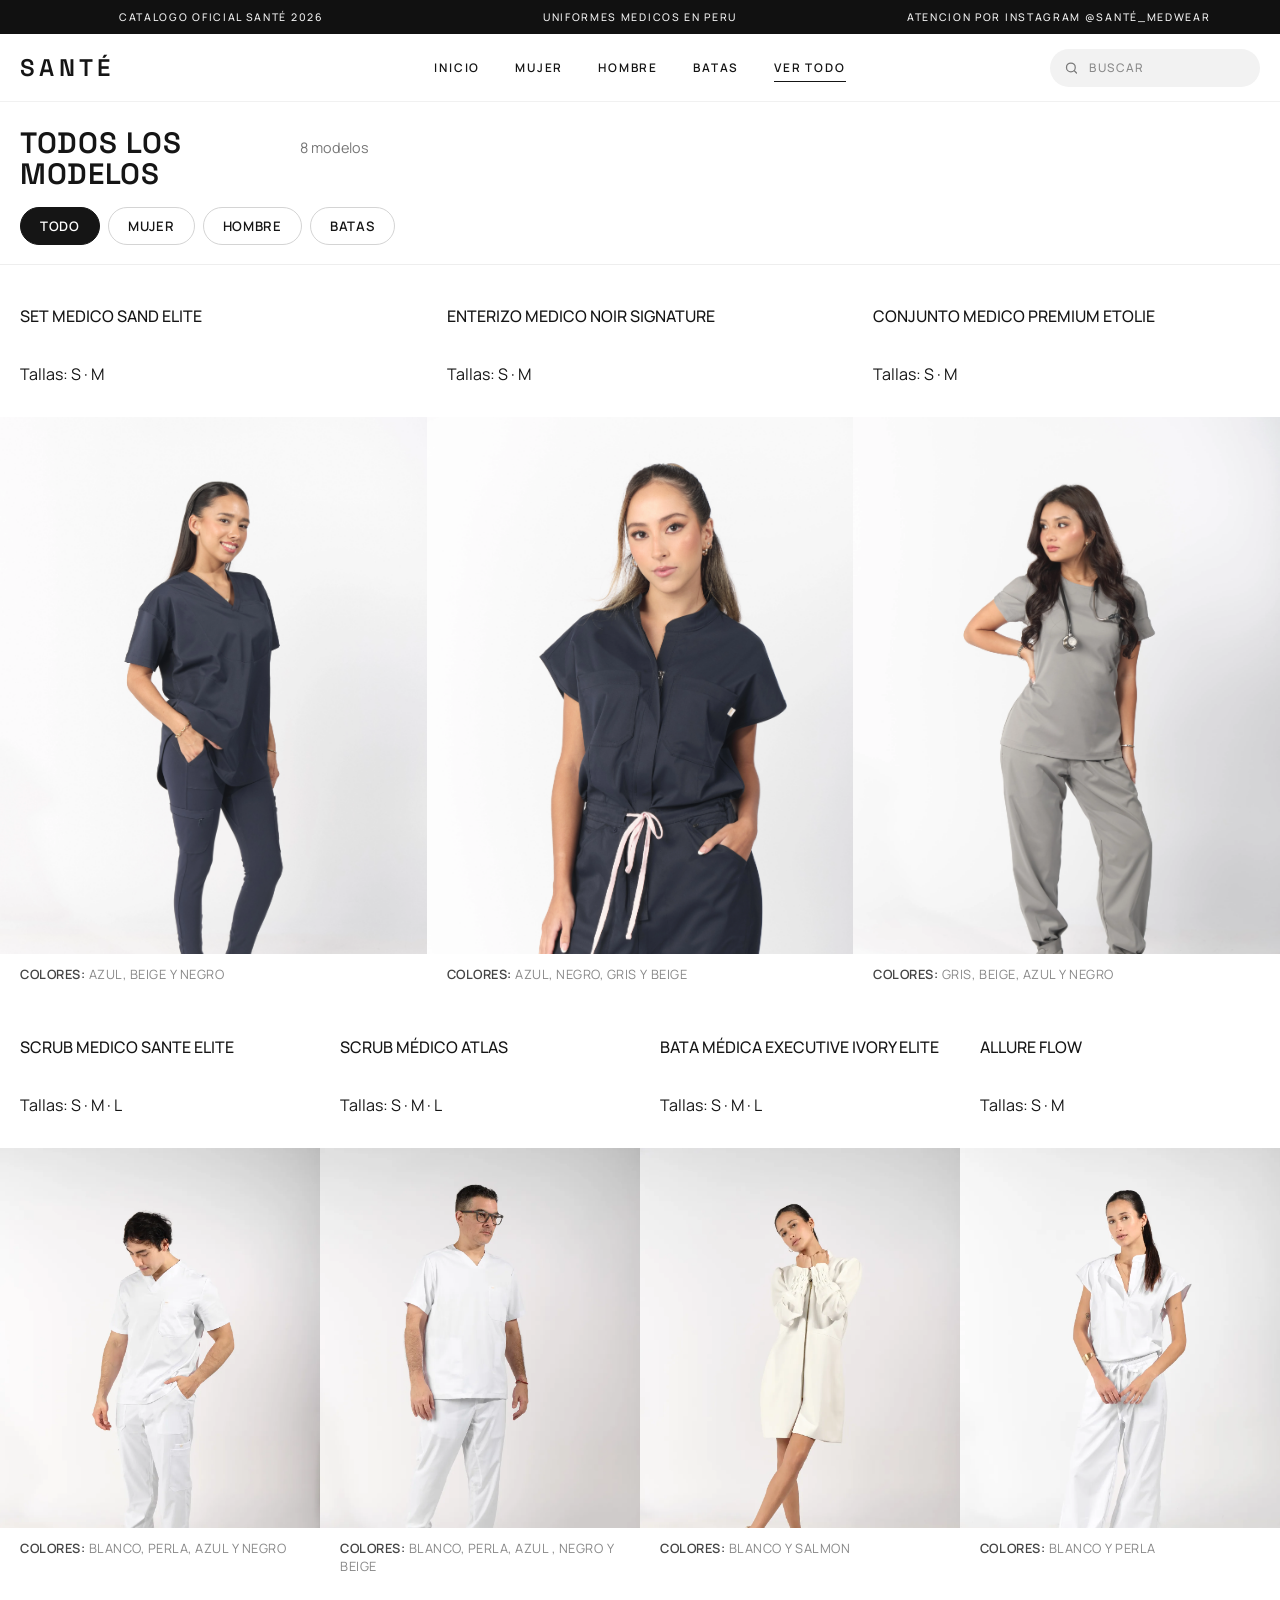
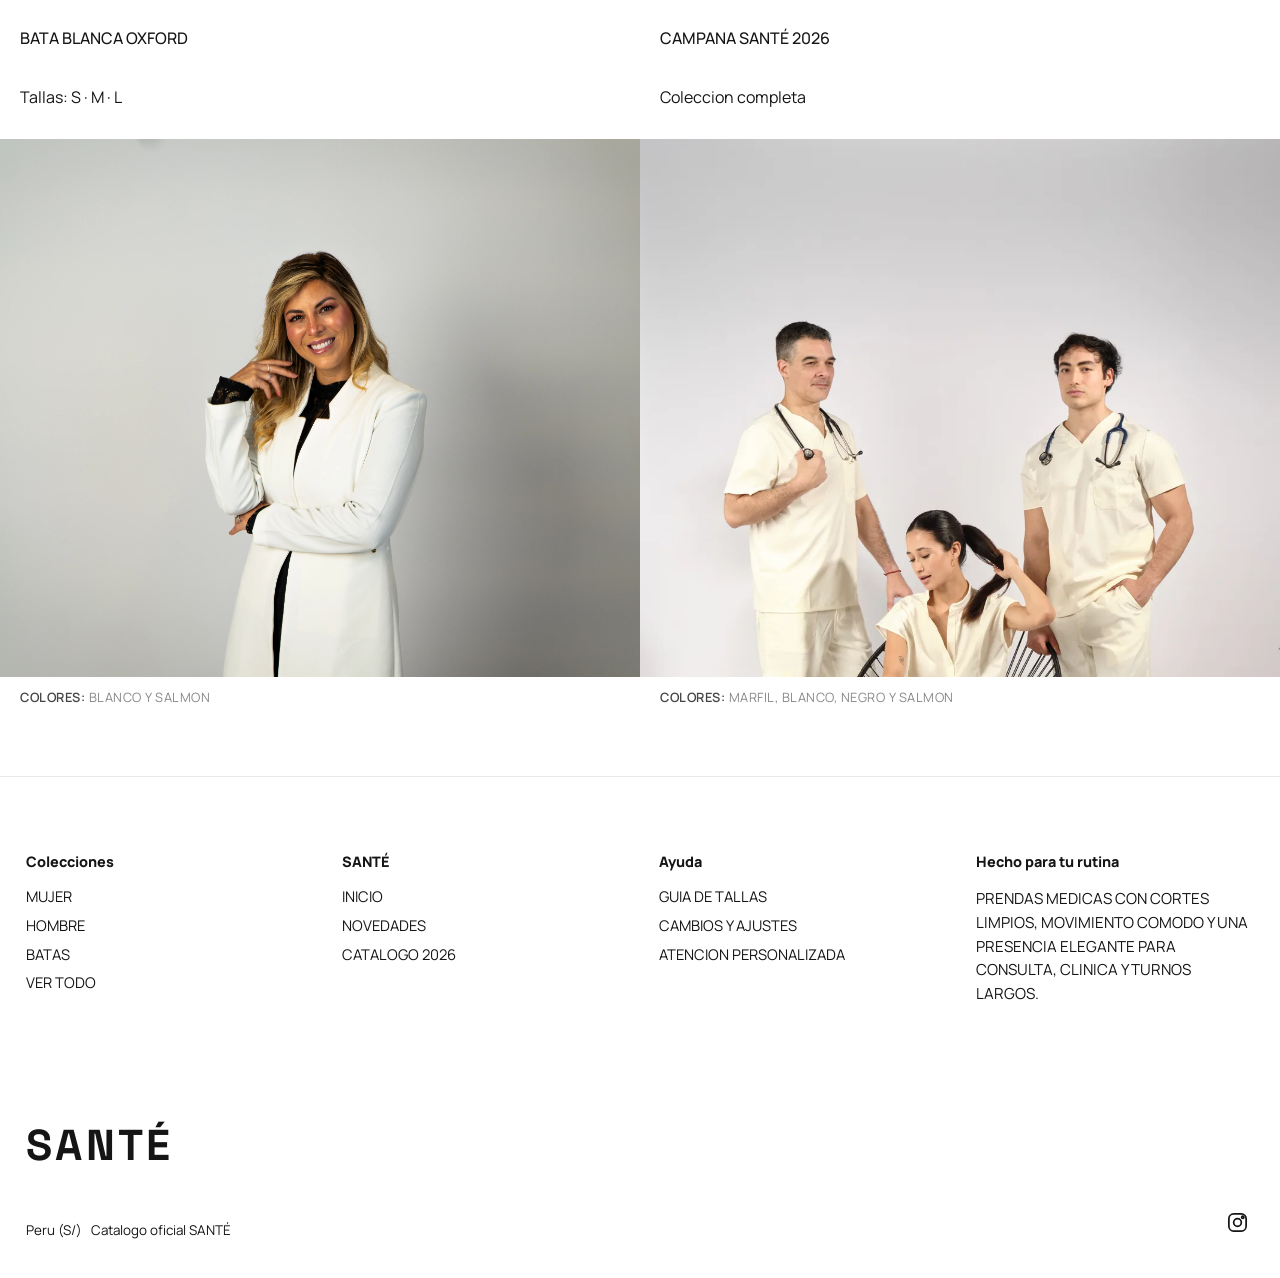
==== commit 4077e1c1: "Encabezado de nivel tienda: barra fija, menu movil y buscador con lupa - Franja de avisos en negro q" ====
--- a/productos.html
+++ b/productos.html
@@ -8,8 +8,8 @@
     <link rel="preconnect" href="https://fonts.googleapis.com">
     <link rel="preconnect" href="https://fonts.gstatic.com" crossorigin>
     <link href="https://fonts.googleapis.com/css2?family=Manrope:wght@400;500;600;700;800&family=Space+Grotesk:wght@500;600;700&display=swap" rel="stylesheet">
-    <link rel="stylesheet" href="styles.css?v=9">
-    <link rel="stylesheet" href="productos.css?v=11">
+    <link rel="stylesheet" href="styles.css?v=13">
+    <link rel="stylesheet" href="productos.css?v=13">
 </head>
 <body class="products-page">
     <div class="top-strip" aria-label="Avisos de tienda">
@@ -22,7 +22,11 @@
 
     <header class="header">
         <a href="index.html" class="brand" aria-label="SANTÉ inicio">SANTÉ</a>
-        <nav class="menu" aria-label="Menu principal">
+        <nav class="menu" id="menu-principal" aria-label="Menu principal">
+            <form class="search-box menu-search" action="productos.html" role="search" data-search>
+                <svg class="search-icon" viewBox="0 0 24 24" aria-hidden="true" focusable="false"><circle cx="11" cy="11" r="7"></circle><path d="M20 20l-3.5-3.5"></path></svg>
+                <input type="search" name="q" placeholder="Buscar modelo o color" aria-label="Buscar modelo o color">
+            </form>
             <a href="index.html">INICIO</a>
             <a href="productos.html?cat=mujer" data-cat="mujer">MUJER</a>
             <a href="productos.html?cat=hombre" data-cat="hombre">HOMBRE</a>
@@ -31,9 +35,12 @@
         </nav>
         <div class="header-actions">
             <form class="search-box" action="productos.html" role="search" data-search>
+                <svg class="search-icon" viewBox="0 0 24 24" aria-hidden="true" focusable="false"><circle cx="11" cy="11" r="7"></circle><path d="M20 20l-3.5-3.5"></path></svg>
                 <input type="search" name="q" placeholder="BUSCAR" aria-label="Buscar modelo o color">
             </form>
-            <button class="menu-toggle" type="button" aria-label="Abrir menu">MENU</button>
+            <button class="menu-toggle" type="button" aria-label="Abrir menu" aria-expanded="false" aria-controls="menu-principal">
+                <span class="menu-toggle-bars" aria-hidden="true"></span>
+            </button>
         </div>
     </header>
 
@@ -330,6 +337,6 @@
         </section>
     </div>
 
-    <script src="main.js?v=8"></script>
+    <script src="main.js?v=9"></script>
 </body>
 </html>
--- a/styles.css
+++ b/styles.css
@@ -979,11 +979,6 @@
     background: #fff;
 }
 
-.products-page .header {
-    position: sticky;
-    top: 32px;
-}
-
 .plp-shell {
     width: min(1320px, calc(100% - 2rem));
     margin: 0 auto;
@@ -1506,20 +1501,385 @@
     }
 }
 
-/* Buscador como formulario: sin estilos del navegador */
-.search-box {
-    margin: 0;
-}
-
-.search-box input {
-    -webkit-appearance: none;
-    appearance: none;
-    border-radius: 0;
-}
-
-/* En tablet y celular el menu baja a su propia fila (flex 1 1 0 anulaba el width: 100%) */
-@media (max-width: 1024px) {
-    .menu {
-        flex: 0 0 100%;
-    }
-}
+/* Inicio: fotos completas, de cabeza a zapatos (antes se cortaban a la mitad en celular) */
+.grid-categories .category-photo {
+    aspect-ratio: 2 / 3;
+    height: auto;
+}
+
+.grid-categories .category-photo img {
+    width: 100%;
+    height: 100%;
+    object-fit: cover;
+    object-position: center;
+}
+
+.editorial-duo .editorial-card img {
+    height: auto;
+    min-height: 0;
+    aspect-ratio: 2 / 3;
+    object-fit: cover;
+}
+
+@media (max-width: 720px) {
+    .grid-categories {
+        grid-template-columns: repeat(2, minmax(0, 1fr));
+        gap: 0.75rem;
+    }
+
+    .grid-categories .category-content {
+        min-height: 44px;
+        padding-top: 0.5rem;
+    }
+
+    .grid-categories .category-card h3 {
+        margin: 0;
+        font-size: 0.8rem;
+        text-align: left;
+    }
+}
+
+/* Sombra suave abajo para que el texto blanco se lea sobre fondo claro */
+.editorial-duo .editorial-card::after {
+    content: "";
+    position: absolute;
+    inset: auto 0 0 0;
+    height: 35%;
+    background: linear-gradient(to top, rgba(0, 0, 0, 0.45), rgba(0, 0, 0, 0));
+    pointer-events: none;
+}
+
+.editorial-duo .editorial-copy {
+    z-index: 1;
+}
+
+/* =========================================================
+   Encabezado (inicio y productos)
+   Franja de avisos que se va al bajar + barra fija arriba.
+   En celular la barra se esconde al bajar y vuelve al subir
+   (clases is-scrolled / is-hidden / is-menu-open desde main.js).
+   ========================================================= */
+.top-strip {
+    position: relative;
+    z-index: 41;
+    background: #111111;
+    color: #f2f2f2;
+    border-bottom: 0;
+    font-size: 0.66rem;
+    letter-spacing: 0.16em;
+}
+
+.top-strip-inner {
+    width: min(1320px, calc(100% - 2.5rem));
+    min-height: 34px;
+    padding: 0;
+    gap: 1rem;
+    grid-template-columns: repeat(3, minmax(0, 1fr));
+}
+
+.top-strip-inner span,
+.top-strip-inner span:nth-child(2),
+.top-strip-inner span:nth-child(3) {
+    display: block;
+    font-weight: 500;
+}
+
+.header,
+.products-page .header {
+    position: sticky;
+    top: 0;
+    z-index: 40;
+    width: 100%;
+    height: 68px;
+    min-height: 0;
+    margin: 0;
+    padding: 0 max(1.25rem, calc((100% - 1320px) / 2));
+    display: flex;
+    flex-wrap: nowrap;
+    align-items: center;
+    gap: 1.5rem;
+    row-gap: 0;
+    background: rgba(255, 255, 255, 0.94);
+    -webkit-backdrop-filter: saturate(180%) blur(14px);
+    backdrop-filter: saturate(180%) blur(14px);
+    border-bottom: 1px solid #f1f1f1;
+    box-shadow: none;
+    transition: transform 0.35s cubic-bezier(0.2, 0.7, 0.2, 1), box-shadow 0.25s ease, border-color 0.25s ease;
+}
+
+.header.is-scrolled {
+    border-bottom-color: #e8e8e8;
+    box-shadow: 0 8px 28px rgba(17, 17, 17, 0.07);
+}
+
+.header.is-hidden {
+    transform: translateY(-100%);
+}
+
+.header .brand {
+    flex: 1 1 0;
+    font-size: 1.5rem;
+    letter-spacing: 0.18em;
+}
+
+.header .menu {
+    position: static;
+    order: 0;
+    flex: 0 1 auto;
+    width: auto;
+    display: flex;
+    flex-direction: row;
+    align-items: center;
+    justify-content: center;
+    gap: 2.2rem;
+    padding: 0;
+    border: 0;
+    border-radius: 0;
+    background: none;
+    box-shadow: none;
+}
+
+.header .menu a {
+    padding: 0.55rem 0;
+    font-size: 0.74rem;
+    font-weight: 600;
+    letter-spacing: 0.15em;
+}
+
+.header .menu a::after {
+    bottom: 0.2rem;
+}
+
+.header .menu a.is-active::after {
+    transform: scaleX(1);
+}
+
+.header .header-actions {
+    flex: 1 1 0;
+    display: flex;
+    justify-content: flex-end;
+    align-items: center;
+    gap: 0.5rem;
+}
+
+/* Buscador con lupa */
+.search-box {
+    position: relative;
+    display: block;
+    margin: 0;
+}
+
+.search-icon {
+    position: absolute;
+    top: 50%;
+    left: 0.9rem;
+    width: 15px;
+    height: 15px;
+    transform: translateY(-50%);
+    fill: none;
+    stroke: #7a7a7a;
+    stroke-width: 2;
+    stroke-linecap: round;
+    pointer-events: none;
+}
+
+.header .search-box input {
+    -webkit-appearance: none;
+    appearance: none;
+    width: 210px;
+    height: 38px;
+    padding: 0 1rem 0 2.4rem;
+    border: 1px solid transparent;
+    border-radius: 999px;
+    background: #f2f2f2;
+    color: #151515;
+    font-family: 'Manrope', sans-serif;
+    font-size: 0.74rem;
+    font-weight: 500;
+    letter-spacing: 0.06em;
+    outline: none;
+    transition: background 0.2s ease, border-color 0.2s ease, width 0.25s ease;
+}
+
+.header .search-box input::placeholder {
+    color: #8a8a8a;
+    letter-spacing: 0.12em;
+}
+
+.header .search-box input:focus {
+    width: 240px;
+    background: #fff;
+    border-color: #151515;
+}
+
+.header .search-box input::-webkit-search-cancel-button {
+    -webkit-appearance: none;
+}
+
+.menu-search {
+    display: none;
+}
+
+/* Boton de tres rayas que se vuelve X */
+.header .menu-toggle {
+    display: none;
+    position: relative;
+    width: 44px;
+    height: 44px;
+    margin-right: -10px;
+    padding: 0;
+    border: 0;
+    border-radius: 0;
+    background: transparent;
+    color: #151515;
+    cursor: pointer;
+}
+
+.menu-toggle-bars,
+.menu-toggle-bars::before,
+.menu-toggle-bars::after {
+    position: absolute;
+    width: 22px;
+    height: 1.5px;
+    border-radius: 2px;
+    background: currentColor;
+    transition: transform 0.3s ease, top 0.3s ease, background 0.2s ease;
+}
+
+.menu-toggle-bars {
+    top: 21px;
+    left: 11px;
+}
+
+.menu-toggle-bars::before,
+.menu-toggle-bars::after {
+    content: '';
+    left: 0;
+}
+
+.menu-toggle-bars::before {
+    top: -7px;
+}
+
+.menu-toggle-bars::after {
+    top: 7px;
+}
+
+.header.is-menu-open .menu-toggle-bars {
+    background: transparent;
+}
+
+.header.is-menu-open .menu-toggle-bars::before {
+    top: 0;
+    transform: rotate(45deg);
+}
+
+.header.is-menu-open .menu-toggle-bars::after {
+    top: 0;
+    transform: rotate(-45deg);
+}
+
+/* Tablet y celular */
+@media (max-width: 860px) {
+    .top-strip-inner {
+        display: grid;
+        grid-template-columns: 1fr;
+        min-height: 32px;
+    }
+
+    .top-strip-inner span,
+    .top-strip-inner span:nth-child(2),
+    .top-strip-inner span:nth-child(3) {
+        grid-area: 1 / 1;
+        align-self: center;
+        opacity: 0;
+        transition: opacity 0.6s ease;
+    }
+
+    .top-strip-inner:not(.rota) span:first-child,
+    .top-strip-inner span.is-active {
+        opacity: 1;
+    }
+
+    .header,
+    .products-page .header {
+        height: 58px;
+        gap: 0.75rem;
+        padding: 0 1rem;
+    }
+
+    .header .brand {
+        font-size: 1.3rem;
+    }
+
+    .header .header-actions .search-box {
+        display: none;
+    }
+
+    .header .menu-toggle {
+        display: inline-block;
+    }
+
+    .header .menu {
+        position: absolute;
+        top: 100%;
+        left: 0;
+        right: 0;
+        flex-direction: column;
+        align-items: stretch;
+        gap: 0;
+        max-height: calc(100vh - 58px);
+        overflow-y: auto;
+        padding: 0.75rem 1rem 1.5rem;
+        background: #fff;
+        border-top: 1px solid #ececec;
+        box-shadow: 0 24px 40px rgba(17, 17, 17, 0.1);
+        opacity: 0;
+        visibility: hidden;
+        transform: translateY(-8px);
+        transition: opacity 0.22s ease, transform 0.22s ease, visibility 0s linear 0.22s;
+    }
+
+    .header.is-menu-open .menu {
+        opacity: 1;
+        visibility: visible;
+        transform: none;
+        transition: opacity 0.22s ease, transform 0.22s ease;
+    }
+
+    .header .menu a {
+        padding: 1.05rem 0.25rem;
+        border-bottom: 1px solid #f0f0f0;
+        font-size: 0.86rem;
+    }
+
+    .header .menu a::after {
+        display: none;
+    }
+
+    .header .menu a.is-active {
+        text-decoration: underline;
+        text-underline-offset: 6px;
+    }
+
+    .menu-search {
+        display: block;
+        margin-bottom: 0.5rem;
+    }
+
+    /* 16px para que el iPhone no haga zoom al tocar el buscador */
+    .header .menu-search input,
+    .header .menu-search input:focus {
+        width: 100%;
+        height: 46px;
+        font-size: 16px;
+    }
+}
+
+@media (prefers-reduced-motion: reduce) {
+    .header,
+    .header .menu,
+    .top-strip-inner span {
+        transition: none;
+    }
+}
--- a/productos.css
+++ b/productos.css
@@ -1,36 +1,5 @@
 .products-page {
     background: #fff;
-}
-
-.products-page .top-strip {
-    display: none;
-}
-
-.products-page .header {
-    width: 100%;
-    min-height: 76px;
-    top: 0;
-    padding: 0 1.55rem;
-    background: #fff;
-    border-bottom: 1px solid #eeeeee;
-}
-
-.products-page .brand {
-    font-size: 1.7rem;
-}
-
-.products-page .menu {
-    gap: 2rem;
-}
-
-.products-page .menu a {
-    font-size: 1rem;
-}
-
-.products-page .search-box input {
-    width: 220px;
-    height: 50px;
-    font-size: 0.9rem;
 }
 
 .products-page .plp-shell {
@@ -375,19 +344,6 @@
 
 /* Responsive 760px */
 @media (max-width: 760px) {
-    .products-page .header {
-        min-height: 64px;
-        padding: 0.65rem 1rem;
-    }
-
-    .products-page .menu {
-        display: none;
-    }
-
-    .products-page .search-box {
-        display: none;
-    }
-
     .products-page .plp-grid {
         grid-template-columns: repeat(2, minmax(0, 1fr));
         gap: 1.35rem 0;
@@ -482,14 +438,6 @@
     content: 'Colores: ';
     font-weight: 600;
     color: #444;
-}
-
-.products-page .search-box input {
-    height: 40px;
-}
-
-.products-page .menu a.is-active::after {
-    transform: scaleX(1);
 }
 
 /* Barra de categorias: Todo / Mujer / Hombre / Batas */
@@ -613,10 +561,6 @@
 }
 
 @media (max-width: 760px) {
-    .products-page .menu.open {
-        display: flex;
-    }
-
     .products-page .plp-bar {
         padding: 1.1rem 1rem 1rem;
         margin-bottom: 1.2rem;
@@ -633,4 +577,11 @@
     .products-page .plp-grid.is-filtered .product-carousel {
         height: clamp(260px, 64vw, 380px);
     }
-}+}
+/* Titulo y botones de categoria alineados con el logo del encabezado */
+@media (min-width: 761px) {
+    .products-page .plp-bar {
+        padding-left: max(1.25rem, calc((100% - 1320px) / 2));
+        padding-right: max(1.25rem, calc((100% - 1320px) / 2));
+    }
+}
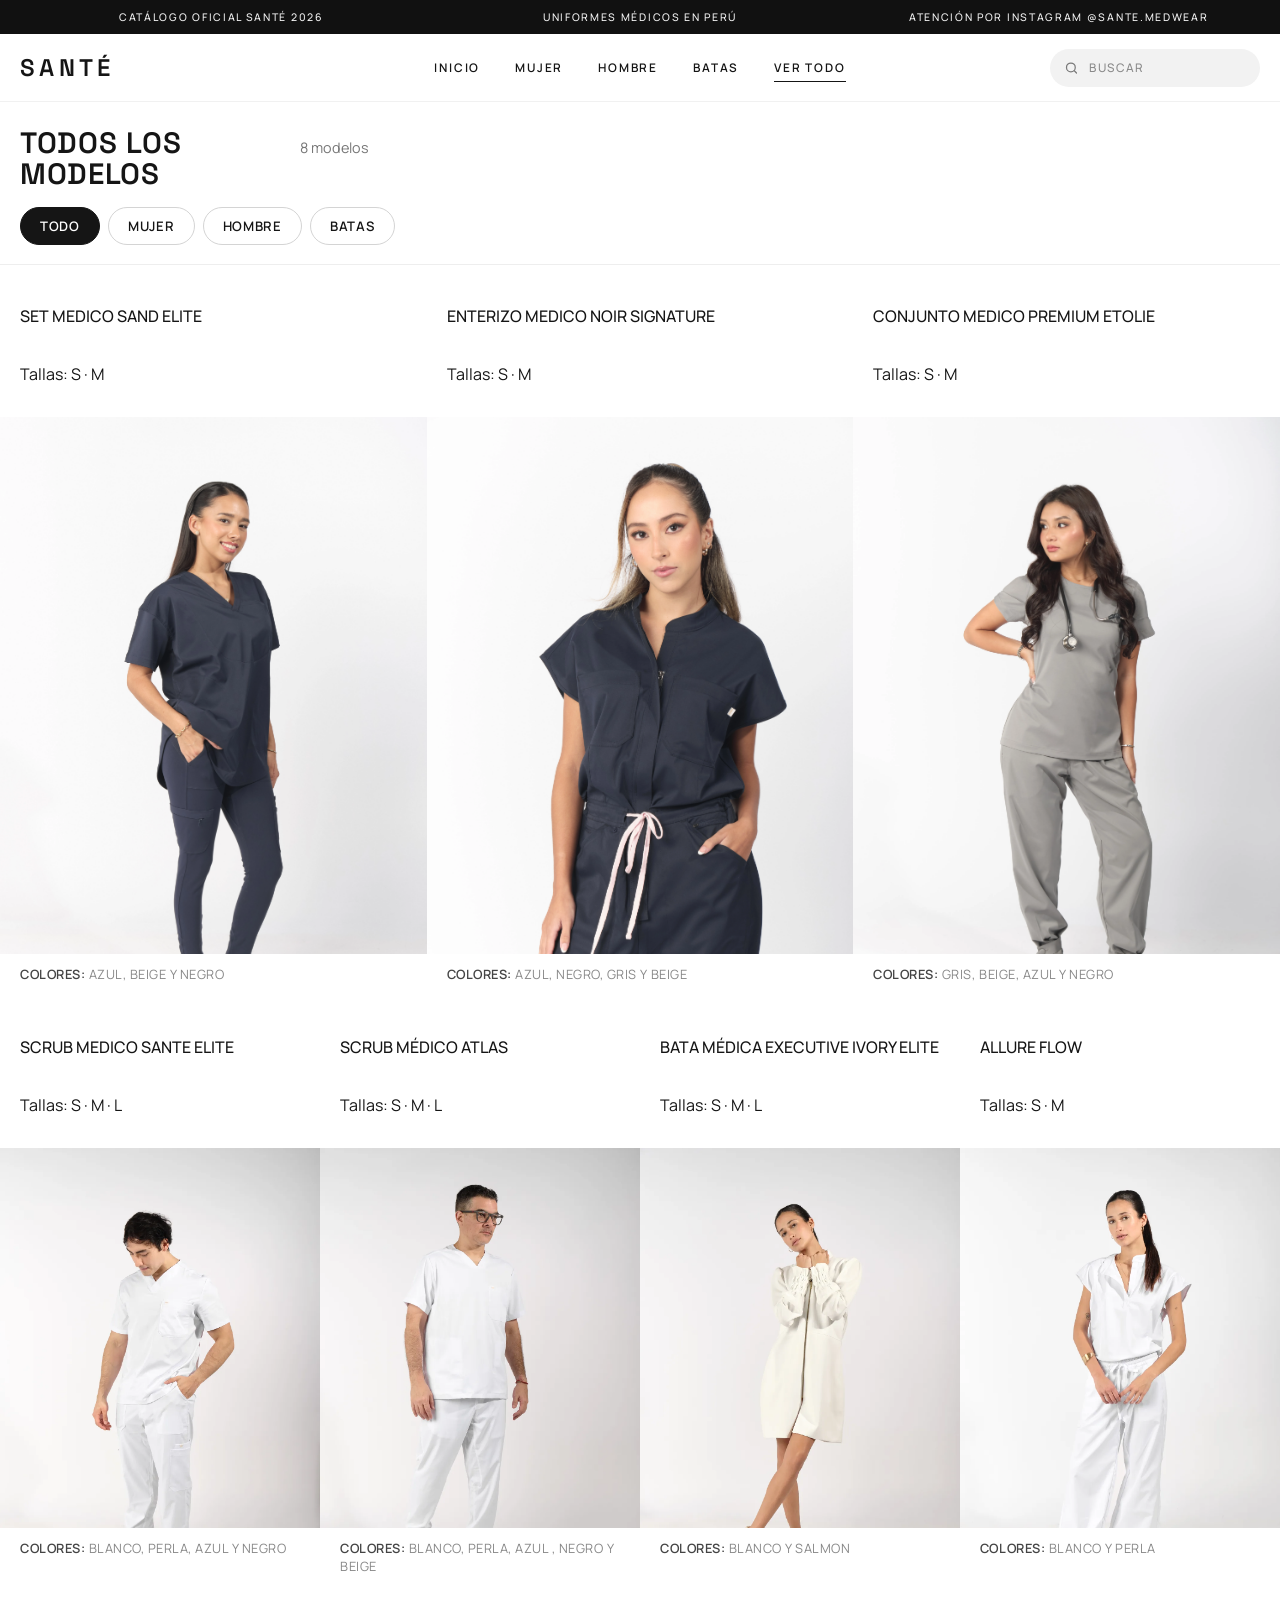
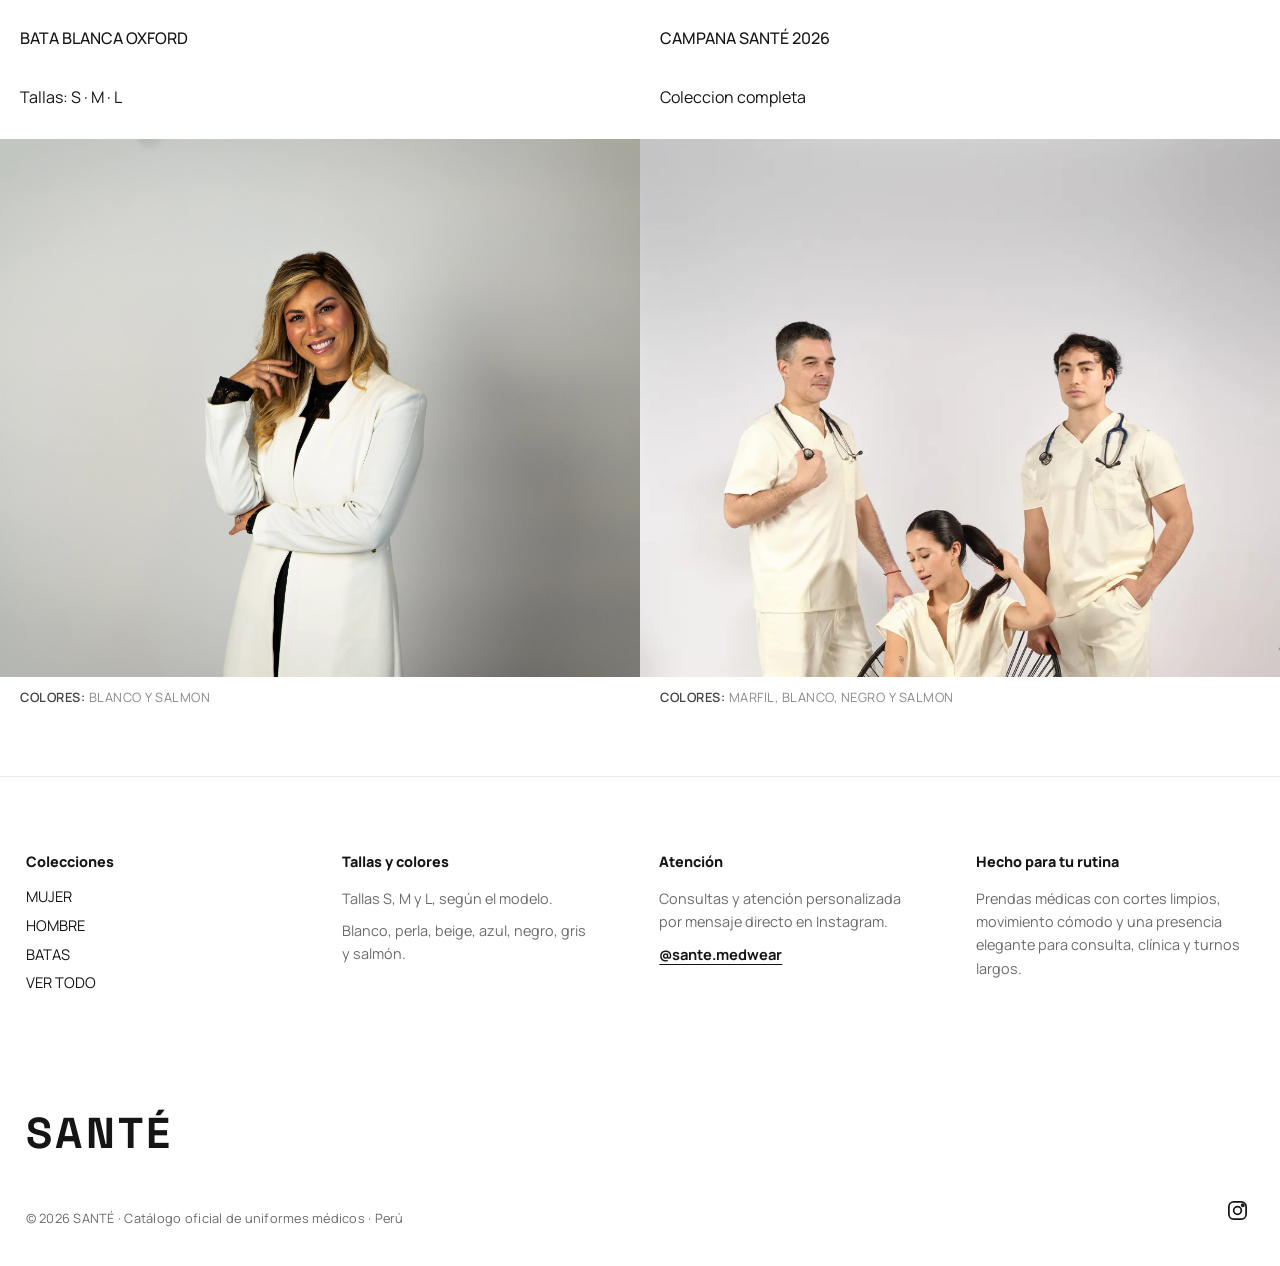
==== commit c3bfd67a: "Pie de pagina con informacion real del catalogo - Colecciones siguen siendo enlaces; lo demas pasa a" ====
--- a/productos.html
+++ b/productos.html
@@ -8,15 +8,15 @@
     <link rel="preconnect" href="https://fonts.googleapis.com">
     <link rel="preconnect" href="https://fonts.gstatic.com" crossorigin>
     <link href="https://fonts.googleapis.com/css2?family=Manrope:wght@400;500;600;700;800&family=Space+Grotesk:wght@500;600;700&display=swap" rel="stylesheet">
-    <link rel="stylesheet" href="styles.css?v=13">
+    <link rel="stylesheet" href="styles.css?v=15">
     <link rel="stylesheet" href="productos.css?v=13">
 </head>
 <body class="products-page">
     <div class="top-strip" aria-label="Avisos de tienda">
         <div class="top-strip-inner">
-            <span>CATALOGO OFICIAL SANTÉ 2026</span>
-            <span>UNIFORMES MEDICOS EN PERU</span>
-            <span>ATENCION POR INSTAGRAM @SANTÉ_MEDWEAR</span>
+            <span>CATÁLOGO OFICIAL SANTÉ 2026</span>
+            <span>UNIFORMES MÉDICOS EN PERÚ</span>
+            <span>ATENCIÓN POR INSTAGRAM @SANTE.MEDWEAR</span>
         </div>
     </div>
 
@@ -282,30 +282,28 @@
                 <a href="productos.html" data-cat="todo">Ver todo</a>
             </section>
 
-            <section class="footer-column">
-                <h2>SANTÉ</h2>
-                <a href="index.html">Inicio</a>
-                <a href="index.html#coleccion">Novedades</a>
-                <a href="productos.html" data-cat="todo">Catalogo 2026</a>
+            <section class="footer-column footer-info">
+                <h2>Tallas y colores</h2>
+                <p>Tallas S, M y L, según el modelo.</p>
+                <p>Blanco, perla, beige, azul, negro, gris y salmón.</p>
             </section>
 
-            <section class="footer-column">
-                <h2>Ayuda</h2>
-                <a href="https://www.instagram.com/sante.medwear/" target="_blank" rel="noopener noreferrer">Guia de tallas</a>
-                <a href="https://www.instagram.com/sante.medwear/" target="_blank" rel="noopener noreferrer">Cambios y ajustes</a>
-                <a href="https://www.instagram.com/sante.medwear/" target="_blank" rel="noopener noreferrer">Atencion personalizada</a>
+            <section class="footer-column footer-info">
+                <h2>Atención</h2>
+                <p>Consultas y atención personalizada por mensaje directo en Instagram.</p>
+                <a class="footer-instagram" href="https://www.instagram.com/sante.medwear/" target="_blank" rel="noopener noreferrer">@sante.medwear</a>
             </section>
 
             <section class="footer-column footer-feature">
                 <h2>Hecho para tu rutina</h2>
-                <p>Prendas medicas con cortes limpios, movimiento comodo y una presencia elegante para consulta, clinica y turnos largos.</p>
+                <p>Prendas médicas con cortes limpios, movimiento cómodo y una presencia elegante para consulta, clínica y turnos largos.</p>
             </section>
         </div>
 
         <div class="footer-bottom">
             <div>
                 <a class="footer-brand" href="index.html" aria-label="SANTÉ inicio">SANTÉ</a>
-                <p>Peru (S/) &nbsp; Catalogo oficial SANTÉ</p>
+                <p>© 2026 SANTÉ · Catálogo oficial de uniformes médicos · Perú</p>
             </div>
 
             <a class="social-link" href="https://www.instagram.com/sante.medwear/" target="_blank" rel="noopener noreferrer" aria-label="Instagram de SANTÉ Medwear">
--- a/styles.css
+++ b/styles.css
@@ -1883,3 +1883,28 @@
         transition: none;
     }
 }
+
+/* Pie: los enlaces de Colecciones navegan; lo demas es informacion (texto gris, sin mayusculas) */
+.footer-info p,
+.footer-feature p {
+    max-width: 32ch;
+    margin: 0;
+    color: #6b6b6b;
+    font-size: 0.9rem;
+    line-height: 1.6;
+    text-transform: none;
+}
+
+.footer-column .footer-instagram {
+    margin-top: 0.2rem;
+    font-weight: 700;
+    text-transform: none;
+    text-decoration: underline;
+    text-underline-offset: 4px;
+}
+
+.footer-bottom p {
+    color: #6b6b6b;
+    font-size: 0.8rem;
+    letter-spacing: 0.02em;
+}
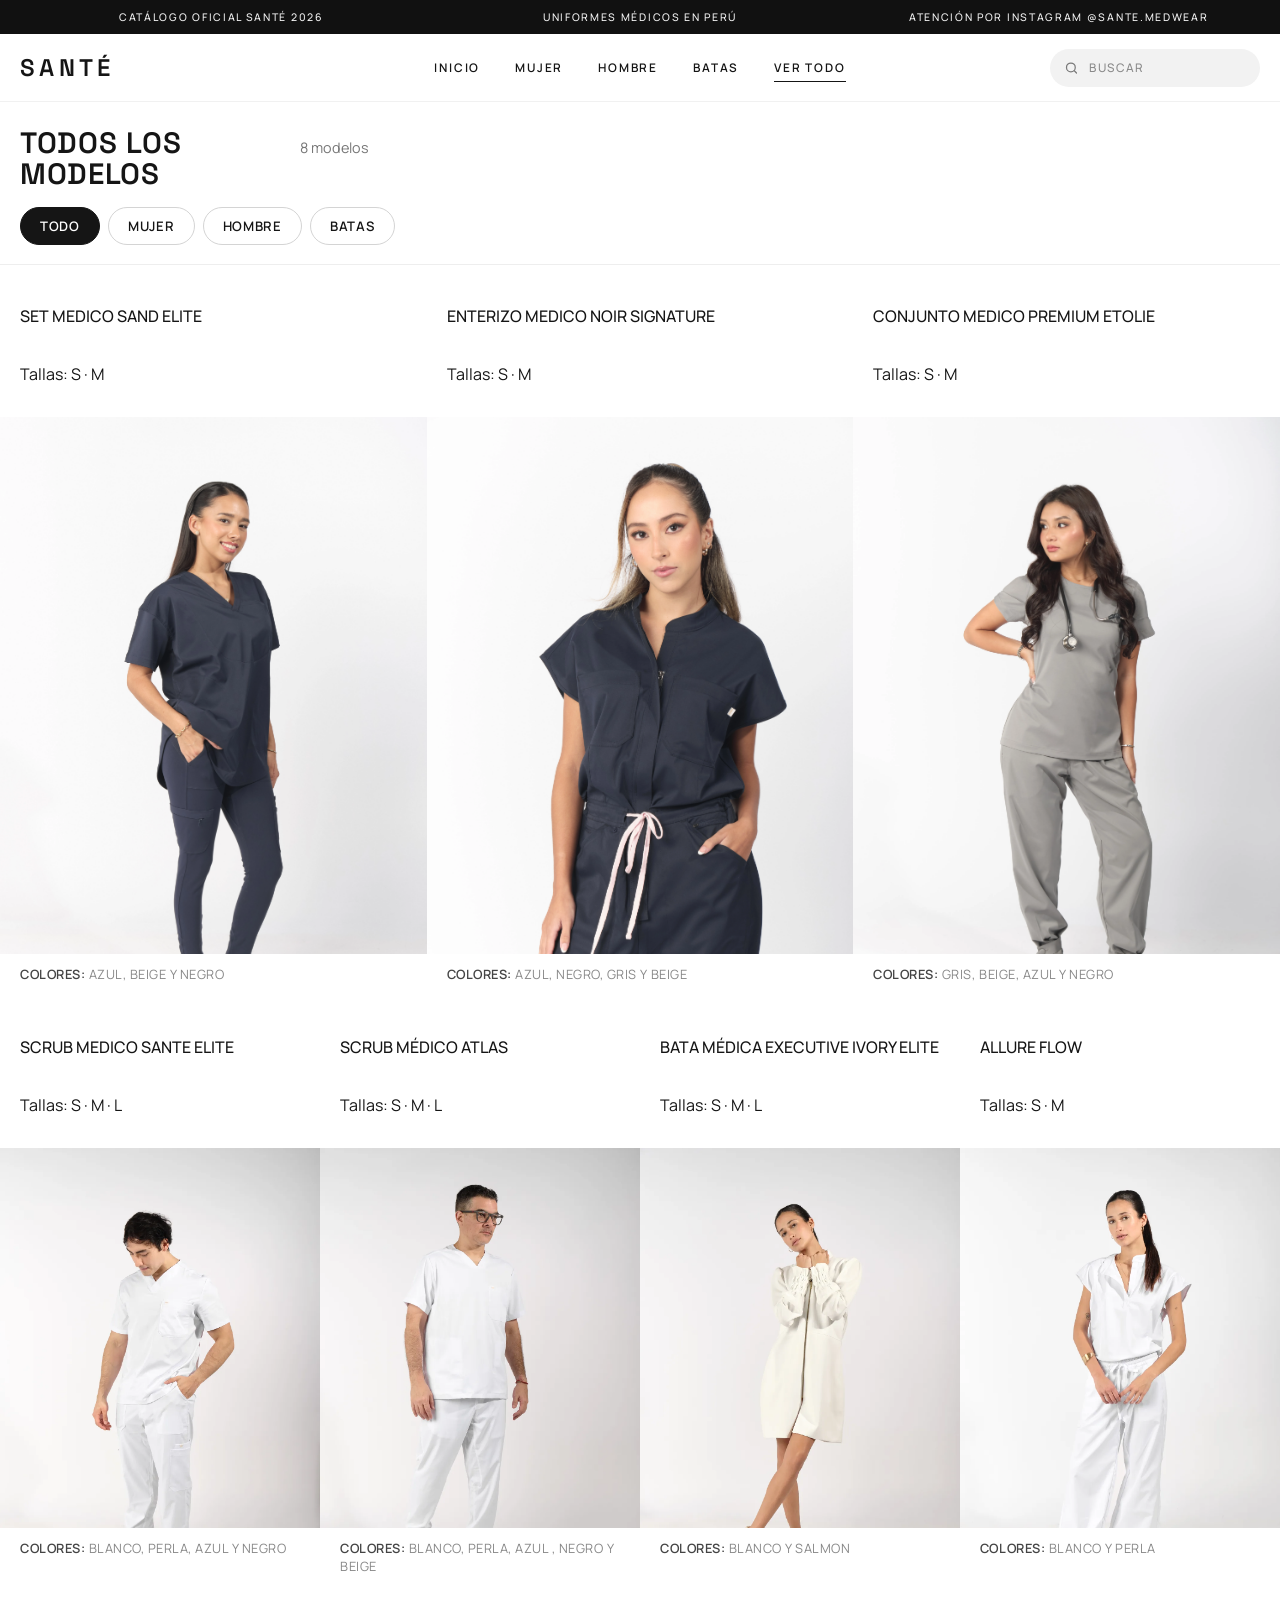
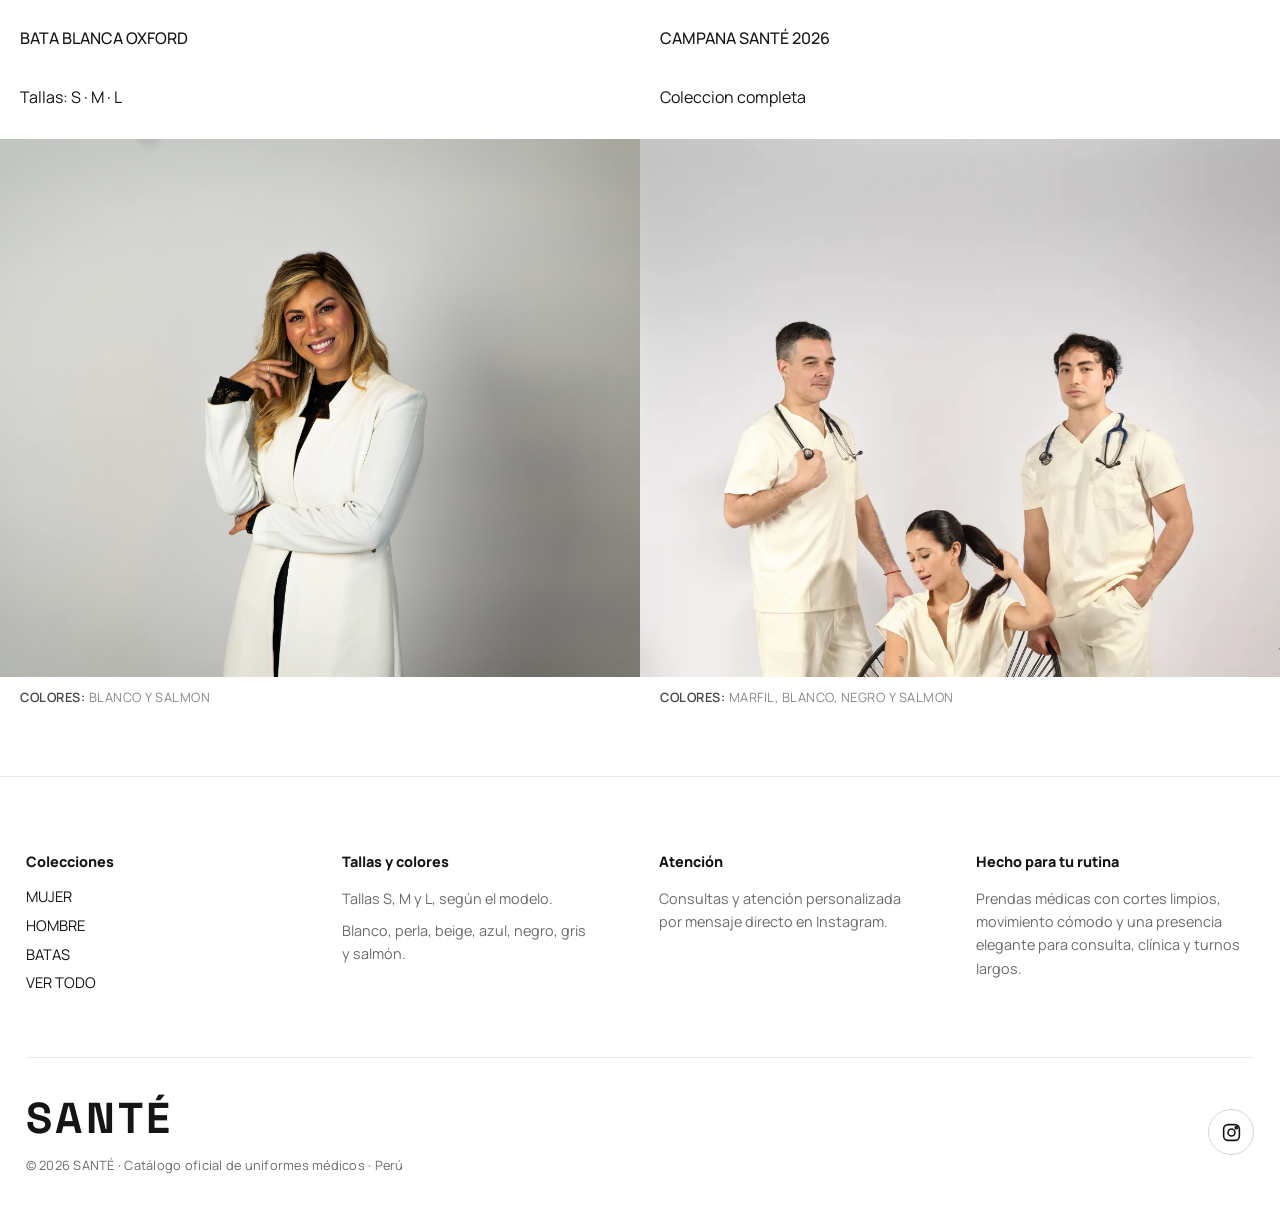
==== commit cafa2657: "Pie: un solo acceso a Instagram, el logo - Se quito el enlace de texto @sante.medwear; queda solo el" ====
--- a/productos.html
+++ b/productos.html
@@ -8,7 +8,7 @@
     <link rel="preconnect" href="https://fonts.googleapis.com">
     <link rel="preconnect" href="https://fonts.gstatic.com" crossorigin>
     <link href="https://fonts.googleapis.com/css2?family=Manrope:wght@400;500;600;700;800&family=Space+Grotesk:wght@500;600;700&display=swap" rel="stylesheet">
-    <link rel="stylesheet" href="styles.css?v=15">
+    <link rel="stylesheet" href="styles.css?v=16">
     <link rel="stylesheet" href="productos.css?v=13">
 </head>
 <body class="products-page">
@@ -291,7 +291,6 @@
             <section class="footer-column footer-info">
                 <h2>Atención</h2>
                 <p>Consultas y atención personalizada por mensaje directo en Instagram.</p>
-                <a class="footer-instagram" href="https://www.instagram.com/sante.medwear/" target="_blank" rel="noopener noreferrer">@sante.medwear</a>
             </section>
 
             <section class="footer-column footer-feature">
--- a/styles.css
+++ b/styles.css
@@ -1895,16 +1895,61 @@
     text-transform: none;
 }
 
-.footer-column .footer-instagram {
-    margin-top: 0.2rem;
-    font-weight: 700;
-    text-transform: none;
-    text-decoration: underline;
-    text-underline-offset: 4px;
-}
 
 .footer-bottom p {
     color: #6b6b6b;
     font-size: 0.8rem;
     letter-spacing: 0.02em;
 }
+
+/* Pie: un solo acceso a Instagram, el logo, como boton redondo */
+.footer-bottom {
+    margin-top: 4rem;
+    padding-top: 2rem;
+    align-items: center;
+    border-top: 1px solid #ececec;
+}
+
+.footer-brand {
+    margin-bottom: 0.6rem;
+}
+
+.social-link {
+    width: 46px;
+    height: 46px;
+    flex: 0 0 auto;
+    border: 1px solid #d6d6d6;
+    border-radius: 50%;
+    color: #151515;
+    transition: background 0.2s ease, border-color 0.2s ease, color 0.2s ease;
+}
+
+.social-link svg {
+    width: 21px;
+    height: 21px;
+}
+
+.social-link:hover,
+.social-link:focus-visible {
+    background: #151515;
+    border-color: #151515;
+    color: #fff;
+}
+
+@media (max-width: 1024px) {
+    .footer-bottom {
+        margin-top: 3rem;
+    }
+}
+
+@media (max-width: 720px) {
+    .footer-bottom {
+        flex-direction: row;
+        align-items: center;
+        margin-top: 2.5rem;
+    }
+
+    .footer-brand {
+        margin-bottom: 0.4rem;
+    }
+}
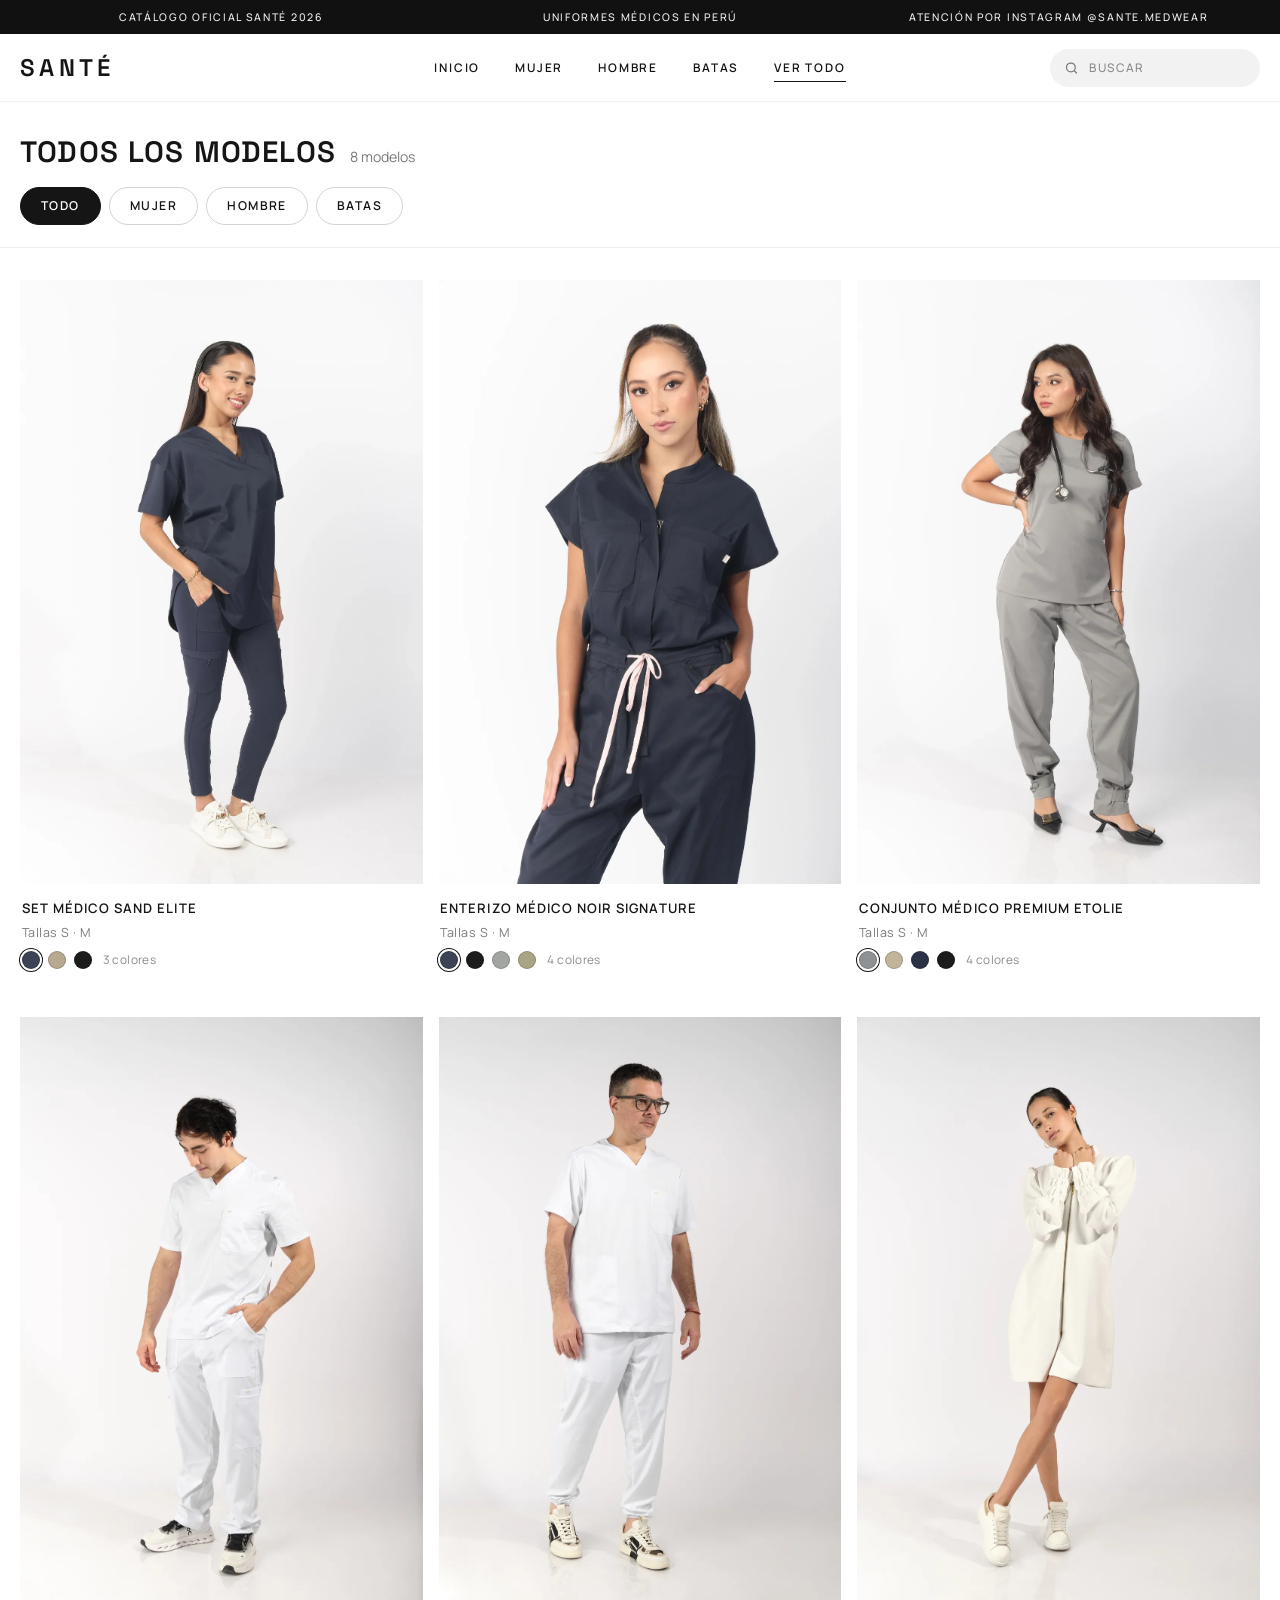
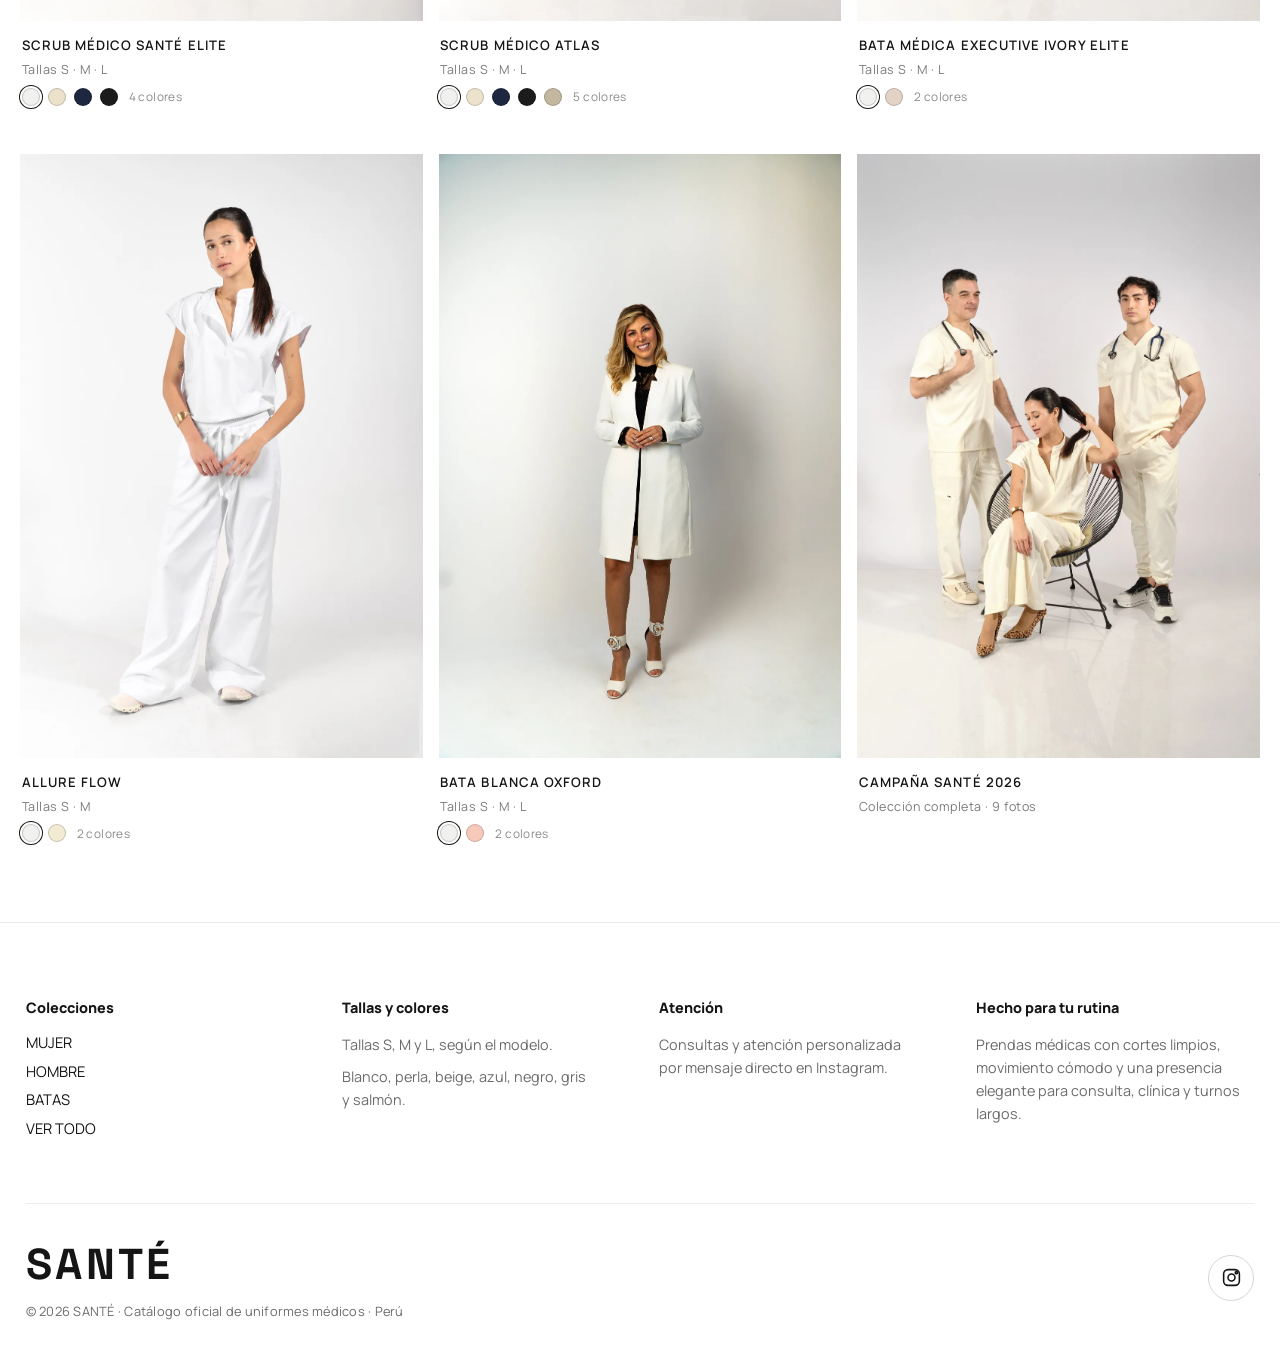
==== commit 1ed81073: "Catalogo y galeria de nivel tienda - Cuadricula pareja de 3 columnas (2 en celular) con fotos comple" ====
--- a/productos.html
+++ b/productos.html
@@ -9,7 +9,7 @@
     <link rel="preconnect" href="https://fonts.gstatic.com" crossorigin>
     <link href="https://fonts.googleapis.com/css2?family=Manrope:wght@400;500;600;700;800&family=Space+Grotesk:wght@500;600;700&display=swap" rel="stylesheet">
     <link rel="stylesheet" href="styles.css?v=16">
-    <link rel="stylesheet" href="productos.css?v=13">
+    <link rel="stylesheet" href="productos.css?v=15">
 </head>
 <body class="products-page">
     <div class="top-strip" aria-label="Avisos de tienda">
@@ -66,37 +66,30 @@
             <div class="plp-content">
                 <div class="plp-grid">
 
-
-                    <!-- FILA 1 -->
-
-                    <article class="plp-card fila1" data-categoria="mujer">
-                        <div class="plp-card-info">
-                            <h2>SET MEDICO SAND ELITE</h2>
-                            <div class="plp-card-tallas">Tallas: S · M</div>
-                        </div>
-                        <div class="product-carousel" data-carousel
-                            data-product-title="Set Medico Sand Elite - Tallas S · M"
+                    <article class="plp-card" data-categoria="mujer">
+                        <div class="product-carousel" data-carousel
+                            data-product-title="SET MÉDICO SAND ELITE"
+                            data-tallas="S · M"
                             data-colors='[
                                 {"name":"Azul","hex":"#3c4354","images":["azulabi.webp","azulabi2.webp","azulabi3.webp","azulabi4.webp","azulabi5.webp","azulabi6.webp"]},
                                 {"name":"Beige","hex":"#b6a891","images":["beige.webp","beige2.webp","beige3.webp","beige4.webp","beige5.webp","beige6.webp","verdecerrado.webp","verdecerrado3.webp","verdecerrado4.webp"]},
                                 {"name":"Negro","hex":"#1c1c1c","images":["negrocerrado.webp","negrocerrado2.webp","negrocerrado3.webp"]}
                             ]'>
                             <div class="carousel-track">
-                                <img class="is-active" src="azulabi.webp" alt="Set Medico Sand Elite" loading="eager">
-                            </div>
-                        </div>
-                        <div class="plp-card-colores">
-                            <span>Azul, Beige y Negro</span>
-                        </div>
-                    </article>
-
-                    <article class="plp-card fila1" data-categoria="mujer">
-                        <div class="plp-card-info">
-                            <h2>ENTERIZO MEDICO NOIR SIGNATURE</h2>
-                            <div class="plp-card-tallas">Tallas: S · M</div>
-                        </div>
-                        <div class="product-carousel" data-carousel
-                            data-product-title="Enterizo Medico Noir Signature - Tallas S · M"
+                                <img class="is-active" src="azulabi.webp" alt="Set Médico Sand Elite" width="1067" height="1600" loading="eager" decoding="async">
+                            </div>
+                        </div>
+                        <div class="plp-card-body">
+                            <h2>SET MÉDICO SAND ELITE</h2>
+                            <p class="plp-card-meta">Tallas S · M</p>
+                            <div class="plp-card-swatches" data-card-swatches></div>
+                        </div>
+                    </article>
+
+                    <article class="plp-card" data-categoria="mujer">
+                        <div class="product-carousel" data-carousel
+                            data-product-title="ENTERIZO MÉDICO NOIR SIGNATURE"
+                            data-tallas="S · M"
                             data-colors='[
                                 {"name":"Azul","hex":"#3c4354","images":["azulisa.webp","azulisa2.webp","azulisa3.webp","azulisa4.webp","azulisa5.webp"]},
                                 {"name":"Negro","hex":"#1c1c1c","images":["negroabi.webp","negroabi2.webp","negroabi3.webp","negroabi4.webp","negroabi5.webp"]},
@@ -104,161 +97,149 @@
                                 {"name":"Beige","hex":"#a9a488","images":["verdeabiertop2.webp","verdeabiertop3.webp","verdeabiertop4.webp","verdeabiertop5.webp"]}
                             ]'>
                             <div class="carousel-track">
-                                <img class="is-active" src="azulisa.webp" alt="Enterizo Medico Noir Signature" loading="eager">
-                            </div>
-                        </div>
-                        <div class="plp-card-colores">
-                            <span>Azul, Negro, Gris y Beige</span>
-                        </div>
-                    </article>
-
-                    <article class="plp-card fila1" data-categoria="mujer">
-                        <div class="plp-card-info">
-                            <h2>CONJUNTO MEDICO PREMIUM ETOLIE</h2>
-                            <div class="plp-card-tallas">Tallas: S · M</div>
-                        </div>
-                        <div class="product-carousel" data-carousel
-                            data-product-title="Conjunto Medico Premium Etolie - Tallas S · M"
+                                <img class="is-active" src="azulisa.webp" alt="Enterizo Médico Noir Signature" width="1067" height="1600" loading="eager" decoding="async">
+                            </div>
+                        </div>
+                        <div class="plp-card-body">
+                            <h2>ENTERIZO MÉDICO NOIR SIGNATURE</h2>
+                            <p class="plp-card-meta">Tallas S · M</p>
+                            <div class="plp-card-swatches" data-card-swatches></div>
+                        </div>
+                    </article>
+
+                    <article class="plp-card" data-categoria="mujer">
+                        <div class="product-carousel" data-carousel
+                            data-product-title="CONJUNTO MÉDICO PREMIUM ETOLIE"
+                            data-tallas="S · M"
                             data-colors='[
                                 {"name":"Gris","hex":"#8f9294","images":["plomocerrado.webp","plomocerrado2.webp","plomocerrado3.webp","plomocerrado4.webp","plomocerrado5.webp"]},
                                 {"name":"Beige","hex":"#c2b49a","images":["polo.webp","polo2.webp"]},
-                                {"name":"Azul ","hex":"#2b3245","images":["scrub-navy-cuerpo-entero.webp","scrub-navy-frente.webp","scrub-navy-espalda.webp","scrub-navy-detalle-hombro.webp","scrub-navy-detalle-basta.webp"]},
+                                {"name":"Azul","hex":"#2b3245","images":["scrub-navy-cuerpo-entero.webp","scrub-navy-frente.webp","scrub-navy-espalda.webp","scrub-navy-detalle-hombro.webp","scrub-navy-detalle-basta.webp"]},
                                 {"name":"Negro","hex":"#1c1c1c","images":["scrub-negro-frente.webp","scrub-negro-perfil.webp","scrub-negro-espalda.webp","scrub-negro-detalle-manga.webp","scrub-negro-detalle-cintura.webp"]}
                             ]'>
                             <div class="carousel-track">
-                                <img class="is-active" src="plomocerrado.webp" alt="Conjunto Medico Premium Etolie" loading="eager">
-                            </div>
-                        </div>
-                        <div class="plp-card-colores">
-                            <span>Gris, Beige, Azul y Negro</span>
-                        </div>
-                    </article>
-
-                    <!-- FILA 2 -->
-
-                    <article class="plp-card fila2" data-categoria="hombre">
-                        <div class="plp-card-info">
-                            <h2>SCRUB MEDICO SANTE ELITE</h2>
-                            <div class="plp-card-tallas">Tallas: S · M · L</div>
-                        </div>
-                        <div class="product-carousel" data-carousel
-                            data-product-title="SCRUB MEDICO SANTE ELITE - Tallas S · M · L"
+                                <img class="is-active" src="plomocerrado.webp" alt="Conjunto Médico Premium Etolie" width="1067" height="1600" loading="eager" decoding="async">
+                            </div>
+                        </div>
+                        <div class="plp-card-body">
+                            <h2>CONJUNTO MÉDICO PREMIUM ETOLIE</h2>
+                            <p class="plp-card-meta">Tallas S · M</p>
+                            <div class="plp-card-swatches" data-card-swatches></div>
+                        </div>
+                    </article>
+
+                    <article class="plp-card" data-categoria="hombre">
+                        <div class="product-carousel" data-carousel
+                            data-product-title="SCRUB MÉDICO SANTÉ ELITE"
+                            data-tallas="S · M · L"
                             data-colors='[
                                 {"name":"Blanco","hex":"#f1f1ef","images":["conjunto-medico-hombre-blanc-pro-01.webp","conjunto-medico-hombre-blanc-pro-02.webp","conjunto-medico-hombre-blanc-pro-03.webp","conjunto-medico-hombre-blanc-pro-04.webp","conjunto-medico-hombre-blanc-pro-05.webp","conjunto-medico-hombre-blanc-pro-06.webp"]},
                                 {"name":"Perla","hex":"#ece2cb","images":["conjunto-medico-hombre-ivory-pro-01.webp","conjunto-medico-hombre-ivory-pro-02.webp","conjunto-medico-hombre-ivory-pro-03.webp","conjunto-medico-hombre-ivory-pro-04.webp","conjunto-medico-hombre-ivory-pro-05.webp","conjunto-medico-hombre-ivory-pro-06.webp"]},
-                                {"name":"Azul ","hex":"#1e2740","images":["conjunto-medico-hombre-navy-pro-01.webp","conjunto-medico-hombre-navy-pro-02.webp","conjunto-medico-hombre-navy-pro-03.webp","conjunto-medico-hombre-navy-pro-04.webp","conjunto-medico-hombre-navy-pro-05.webp","conjunto-medico-hombre-navy-pro-06.webp"]},
+                                {"name":"Azul","hex":"#1e2740","images":["conjunto-medico-hombre-navy-pro-01.webp","conjunto-medico-hombre-navy-pro-02.webp","conjunto-medico-hombre-navy-pro-03.webp","conjunto-medico-hombre-navy-pro-04.webp","conjunto-medico-hombre-navy-pro-05.webp","conjunto-medico-hombre-navy-pro-06.webp"]},
                                 {"name":"Negro","hex":"#1c1c1c","images":["conjunto-medico-hombre-noir-pro-01.webp","conjunto-medico-hombre-noir-pro-02.webp","conjunto-medico-hombre-noir-pro-03.webp","conjunto-medico-hombre-noir-pro-04.webp","conjunto-medico-hombre-noir-pro-05.webp","conjunto-medico-hombre-noir-pro-06.webp"]}
                             ]'>
                             <div class="carousel-track">
-                                <img class="is-active" src="conjunto-medico-hombre-blanc-pro-01.webp" alt="Conjunto Medico Hombre Pro Corte Ancho" loading="lazy">
-                            </div>
-                        </div>
-                        <div class="plp-card-colores">
-                            <span>Blanco, Perla, Azul  y Negro</span>
-                        </div>
-                    </article>
-
-                    <article class="plp-card fila2" data-categoria="hombre">
-                        <div class="plp-card-info">
-                            <h2>SCRUB MÉDICO ATLAS</h2>
-                            <div class="plp-card-tallas">Tallas: S · M · L</div>
-                        </div>
-                        <div class="product-carousel" data-carousel
-                            data-product-title="SCRUB MÉDICO ATLAS - Tallas S · M · L"
+                                <img class="is-active" src="conjunto-medico-hombre-blanc-pro-01.webp" alt="Scrub Médico Santé Elite" width="1067" height="1600" loading="lazy" decoding="async">
+                            </div>
+                        </div>
+                        <div class="plp-card-body">
+                            <h2>SCRUB MÉDICO SANTÉ ELITE</h2>
+                            <p class="plp-card-meta">Tallas S · M · L</p>
+                            <div class="plp-card-swatches" data-card-swatches></div>
+                        </div>
+                    </article>
+
+                    <article class="plp-card" data-categoria="hombre">
+                        <div class="product-carousel" data-carousel
+                            data-product-title="SCRUB MÉDICO ATLAS"
+                            data-tallas="S · M · L"
                             data-colors='[
                                 {"name":"Blanco","hex":"#f1f1ef","images":["conjunto-medico-hombre-blanc-jogger-01.webp","conjunto-medico-hombre-blanc-jogger-02.webp","conjunto-medico-hombre-blanc-jogger-03.webp","conjunto-medico-hombre-blanc-jogger-04.webp","conjunto-medico-hombre-blanc-jogger-05.webp","conjunto-medico-hombre-blanc-jogger-06.webp"]},
                                 {"name":"Perla","hex":"#ece2cb","images":["conjunto-medico-hombre-ivory-jogger-01.webp","conjunto-medico-hombre-ivory-jogger-02.webp","conjunto-medico-hombre-ivory-jogger-03.webp","conjunto-medico-hombre-ivory-jogger-04.webp","conjunto-medico-hombre-ivory-jogger-05.webp","conjunto-medico-hombre-ivory-jogger-06.webp"]},
-                                {"name":"Azul ","hex":"#1e2740","images":["conjunto-medico-hombre-navy-jogger-01.webp","conjunto-medico-hombre-navy-jogger-02.webp","conjunto-medico-hombre-navy-jogger-03.webp","conjunto-medico-hombre-navy-jogger-04.webp","conjunto-medico-hombre-navy-jogger-05.webp","conjunto-medico-hombre-navy-jogger-06.webp"]},
+                                {"name":"Azul","hex":"#1e2740","images":["conjunto-medico-hombre-navy-jogger-01.webp","conjunto-medico-hombre-navy-jogger-02.webp","conjunto-medico-hombre-navy-jogger-03.webp","conjunto-medico-hombre-navy-jogger-04.webp","conjunto-medico-hombre-navy-jogger-05.webp","conjunto-medico-hombre-navy-jogger-06.webp"]},
                                 {"name":"Negro","hex":"#1c1c1c","images":["conjunto-medico-hombre-noir-jogger-01.webp","conjunto-medico-hombre-noir-jogger-02.webp","conjunto-medico-hombre-noir-jogger-03.webp","conjunto-medico-hombre-noir-jogger-04.webp","conjunto-medico-hombre-noir-jogger-05.webp","conjunto-medico-hombre-noir-jogger-06.webp"]},
                                 {"name":"Beige","hex":"#c3b79f","images":["campana-sante-06.webp","campana-sante-07.webp","campana-sante-08.webp"]}
                             ]'>
                             <div class="carousel-track">
-                                <img class="is-active" src="conjunto-medico-hombre-blanc-jogger-01.webp" alt="Conjunto Medico Hombre Pro Jogger" loading="lazy">
-                            </div>
-                        </div>
-                        <div class="plp-card-colores">
-                            <span>Blanco, Perla, Azul , Negro y Beige</span>
-                        </div>
-                    </article>
-
-                    <article class="plp-card fila2" data-categoria="mujer batas">
-                        <div class="plp-card-info">
+                                <img class="is-active" src="conjunto-medico-hombre-blanc-jogger-01.webp" alt="Scrub Médico Atlas" width="1067" height="1600" loading="lazy" decoding="async">
+                            </div>
+                        </div>
+                        <div class="plp-card-body">
+                            <h2>SCRUB MÉDICO ATLAS</h2>
+                            <p class="plp-card-meta">Tallas S · M · L</p>
+                            <div class="plp-card-swatches" data-card-swatches></div>
+                        </div>
+                    </article>
+
+                    <article class="plp-card" data-categoria="mujer batas">
+                        <div class="product-carousel" data-carousel
+                            data-product-title="BATA MÉDICA EXECUTIVE IVORY ELITE"
+                            data-tallas="S · M · L"
+                            data-colors='[
+                                {"name":"Blanco","hex":"#f1f1ef","images":["bata-medica-mujer-blanc-executive-01.webp","bata-medica-mujer-blanc-executive-02.webp","bata-medica-mujer-blanc-executive-03.webp","bata-medica-mujer-blanc-executive-04.webp","bata-medica-mujer-blanc-executive-05.webp"]},
+                                {"name":"Salmón","hex":"#e3d2c6","images":["bata-medica-mujer-rose-executive-01.webp","bata-medica-mujer-rose-executive-02.webp","bata-medica-mujer-rose-executive-03.webp","bata-medica-mujer-rose-executive-04.webp","bata-medica-mujer-rose-executive-05.webp","bata-medica-mujer-rose-executive-06.webp","bata-medica-mujer-rose-executive-07.webp","bata-medica-mujer-rose-executive-08.webp","bata-medica-mujer-rose-executive-09.webp"]}
+                            ]'>
+                            <div class="carousel-track">
+                                <img class="is-active" src="bata-medica-mujer-blanc-executive-01.webp" alt="Bata Médica Executive Ivory Elite" width="1067" height="1600" loading="lazy" decoding="async">
+                            </div>
+                        </div>
+                        <div class="plp-card-body">
                             <h2>BATA MÉDICA EXECUTIVE IVORY ELITE</h2>
-                            <div class="plp-card-tallas">Tallas: S · M · L</div>
-                        </div>
-                        <div class="product-carousel" data-carousel
-                            data-product-title="BATA MÉDICA EXECUTIVE IVORY ELITE- Tallas S · M · L"
-                            data-colors='[
-                                {"name":"Blanco","hex":"#f1f1ef","images":["bata-medica-mujer-blanc-executive-01.webp","bata-medica-mujer-blanc-executive-02.webp","bata-medica-mujer-blanc-executive-03.webp","bata-medica-mujer-blanc-executive-04.webp","bata-medica-mujer-blanc-executive-05.webp"]},
-                                {"name":"Salmon","hex":"#e3d2c6","images":["bata-medica-mujer-rose-executive-01.webp","bata-medica-mujer-rose-executive-02.webp","bata-medica-mujer-rose-executive-03.webp","bata-medica-mujer-rose-executive-04.webp","bata-medica-mujer-rose-executive-05.webp","bata-medica-mujer-rose-executive-06.webp","bata-medica-mujer-rose-executive-07.webp","bata-medica-mujer-rose-executive-08.webp","bata-medica-mujer-rose-executive-09.webp"]}
-                            ]'>
-                            <div class="carousel-track">
-                                <img class="is-active" src="bata-medica-mujer-blanc-executive-01.webp" alt="Bata Medica Mujer Executive" loading="lazy">
-                            </div>
-                        </div>
-                        <div class="plp-card-colores">
-                            <span>Blanco y Salmon</span>
-                        </div>
-                    </article>
-
-                    <article class="plp-card fila2" data-categoria="mujer">
-                        <div class="plp-card-info">
-                            <h2>ALLURE FLOW</h2>
-                            <div class="plp-card-tallas">Tallas: S · M  </div>
-                        </div>
-                        <div class="product-carousel" data-carousel
-                            data-product-title="ALLURE FLOW - Tallas S · M "
+                            <p class="plp-card-meta">Tallas S · M · L</p>
+                            <div class="plp-card-swatches" data-card-swatches></div>
+                        </div>
+                    </article>
+
+                    <article class="plp-card" data-categoria="mujer">
+                        <div class="product-carousel" data-carousel
+                            data-product-title="ALLURE FLOW"
+                            data-tallas="S · M"
                             data-colors='[
                                 {"name":"Blanco","hex":"#f1f1ef","images":["conjunto-medico-mujer-blanc-elite-01.webp","conjunto-medico-mujer-blanc-elite-02.webp","conjunto-medico-mujer-blanc-elite-03.webp","conjunto-medico-mujer-blanc-elite-04.webp","conjunto-medico-mujer-blanc-elite-05.webp","conjunto-medico-mujer-blanc-elite-06.webp"]},
                                 {"name":"Perla","hex":"#f2ead2","images":["conjunto-medico-mujer-ivory-elite-01.jpg","conjunto-medico-mujer-ivory-elite-02.jpg","conjunto-medico-mujer-ivory-elite-03.jpg","conjunto-medico-mujer-ivory-elite-04.jpg","conjunto-medico-mujer-ivory-elite-05.jpg","conjunto-medico-mujer-ivory-elite-06.jpg","conjunto-medico-mujer-ivory-elite-07.jpg","conjunto-medico-mujer-ivory-elite-08.jpg","conjunto-medico-mujer-ivory-elite-09.jpg"]}
                             ]'>
                             <div class="carousel-track">
-                                <img class="is-active" src="conjunto-medico-mujer-blanc-elite-01.webp" alt="Allure Flow" loading="lazy">
-                            </div>
-                        </div>
-                        <div class="plp-card-colores">
-                            <span>Blanco y Perla</span>
-                        </div>
-                    </article>
-
-                    <!-- FILA 3 -->
-
-                    <article class="plp-card fila3" data-categoria="mujer batas">
-                        <div class="plp-card-info">
+                                <img class="is-active" src="conjunto-medico-mujer-blanc-elite-01.webp" alt="Allure Flow" width="1067" height="1600" loading="lazy" decoding="async">
+                            </div>
+                        </div>
+                        <div class="plp-card-body">
+                            <h2>ALLURE FLOW</h2>
+                            <p class="plp-card-meta">Tallas S · M</p>
+                            <div class="plp-card-swatches" data-card-swatches></div>
+                        </div>
+                    </article>
+
+                    <article class="plp-card" data-categoria="mujer batas">
+                        <div class="product-carousel" data-carousel
+                            data-product-title="BATA BLANCA OXFORD"
+                            data-tallas="S · M · L"
+                            data-colors='[
+                                {"name":"Blanco","hex":"#f1f1ef","images":["batablanca2.webp","abrigo-blanco-cuerpo-entero.webp","abrigo-blanco-brazos-cruzados.webp","abrigo-blanco-sentada.webp","batablanca.webp"]},
+                                {"name":"Salmón","hex":"#f7c9ba","images":["abrigo-rosa-cuerpo-entero.webp","abrigo-rosa-cuerpo-entero-2.webp","abrigo-rosa-retrato.webp","abrigo-rosa-brazos-cruzados.webp","abrigo-rosa-sentada.webp"]}
+                            ]'>
+                            <div class="carousel-track">
+                                <img class="is-active" src="batablanca2.webp" alt="Bata Blanca Oxford" width="1067" height="1600" loading="lazy" decoding="async">
+                            </div>
+                        </div>
+                        <div class="plp-card-body">
                             <h2>BATA BLANCA OXFORD</h2>
-                            <div class="plp-card-tallas">Tallas: S · M · L</div>
-                        </div>
-                        <div class="product-carousel" data-carousel
-                            data-product-title="Bata Blanca Oxford - Tallas S · M · L"
-                            data-colors='[
-                                {"name":"Blanco","hex":"#f1f1ef","images":["batablanca.webp","batablanca2.webp","abrigo-blanco-cuerpo-entero.webp","abrigo-blanco-brazos-cruzados.webp","abrigo-blanco-sentada.webp"]},
-                                {"name":"Salmon","hex":"#f7c9ba","images":["abrigo-rosa-cuerpo-entero.webp","abrigo-rosa-cuerpo-entero-2.webp","abrigo-rosa-retrato.webp","abrigo-rosa-brazos-cruzados.webp","abrigo-rosa-sentada.webp"]}
-                            ]'>
-                            <div class="carousel-track">
-                                <img class="is-active" src="batablanca.webp" alt="Bata Blanca Oxford" loading="lazy">
-                            </div>
-                        </div>
-                        <div class="plp-card-colores">
-                            <span>Blanco y Salmon</span>
-                        </div>
-                    </article>
-
-                    
-
-                    <article class="plp-card fila3" data-categoria="mujer hombre" data-campana>
-                        <div class="plp-card-info">
-                            <h2>CAMPANA SANTÉ 2026</h2>
-                            <div class="plp-card-tallas">Coleccion completa</div>
-                        </div>
-                        <div class="product-carousel" data-carousel
-                            data-product-title="Campana SANTÉ 2026"
+                            <p class="plp-card-meta">Tallas S · M · L</p>
+                            <div class="plp-card-swatches" data-card-swatches></div>
+                        </div>
+                    </article>
+
+                    <article class="plp-card" data-categoria="mujer hombre" data-campana>
+                        <div class="product-carousel" data-carousel
+                            data-product-title="CAMPAÑA SANTÉ 2026"
                             data-images='["campana-sante-01.webp","campana-sante-02.webp","campana-sante-03.webp","campana-sante-04.webp","campana-sante-05.webp","campana-sante-09.webp","campana-sante-10.webp","campana-sante-11.webp","campana-sante-12.webp"]'>
                             <div class="carousel-track">
-                                <img class="is-active" src="campana-sante-01.webp" alt="Campana SANTÉ 2026" loading="lazy">
-                            </div>
-                        </div>
-                        <div class="plp-card-colores">
-                            <span>Marfil, Blanco, Negro y Salmon</span>
+                                <img class="is-active" src="campana-sante-01.webp" alt="Campaña Santé 2026" width="1067" height="1600" loading="lazy" decoding="async">
+                            </div>
+                        </div>
+                        <div class="plp-card-body">
+                            <h2>CAMPAÑA SANTÉ 2026</h2>
+                            <p class="plp-card-meta">Colección completa · 9 fotos</p>
+                            <div class="plp-card-swatches" data-card-swatches></div>
                         </div>
                     </article>
 
@@ -317,23 +298,50 @@
 
     <div class="gallery-modal" data-gallery-modal aria-hidden="true">
         <div class="gallery-backdrop" data-gallery-close></div>
-        <section class="gallery-dialog" role="dialog" aria-modal="true" aria-label="Galeria de producto">
-            <button class="gallery-close" type="button" data-gallery-close aria-label="Cerrar galeria">&times;</button>
-            <button class="gallery-nav gallery-prev" type="button" data-gallery-prev aria-label="Imagen anterior">&lsaquo;</button>
-            <img class="gallery-image" data-gallery-image src="" alt="">
-            <button class="gallery-nav gallery-next" type="button" data-gallery-next aria-label="Imagen siguiente">&rsaquo;</button>
+        <section class="gallery-dialog" role="dialog" aria-modal="true" aria-labelledby="gallery-title">
+            <button class="gallery-close" type="button" data-gallery-close aria-label="Cerrar">
+                <svg viewBox="0 0 24 24" aria-hidden="true" focusable="false"><path d="M6 6l12 12M18 6L6 18"></path></svg>
+            </button>
+
+            <div class="gallery-media">
+                <div class="gallery-dots" data-gallery-dots aria-label="Fotos del modelo"></div>
+                <div class="gallery-stage" data-gallery-stage>
+                    <img class="gallery-image" data-gallery-image src="" alt="">
+                    <button class="gallery-nav gallery-prev" type="button" data-gallery-prev aria-label="Foto anterior">
+                        <svg viewBox="0 0 24 24" aria-hidden="true" focusable="false"><path d="M15 5l-7 7 7 7"></path></svg>
+                    </button>
+                    <button class="gallery-nav gallery-next" type="button" data-gallery-next aria-label="Foto siguiente">
+                        <svg viewBox="0 0 24 24" aria-hidden="true" focusable="false"><path d="M9 5l7 7-7 7"></path></svg>
+                    </button>
+                    <span class="gallery-counter" data-gallery-count></span>
+                </div>
+            </div>
+
             <div class="gallery-info">
-                <h2 data-gallery-title></h2>
-                <span data-gallery-count></span>
-            </div>
-            <div class="gallery-colors-block" data-gallery-colors-block hidden>
-                <p class="gallery-colors-label">Color - <strong data-gallery-color-name></strong></p>
-                <div class="gallery-colors" data-gallery-colors role="group" aria-label="Colores disponibles"></div>
-            </div>
-            <div class="gallery-dots" data-gallery-dots aria-label="Fotos del mismo modelo"></div>
+                <p class="gallery-kicker" data-gallery-kicker></p>
+                <h2 id="gallery-title" data-gallery-title></h2>
+
+                <div class="gallery-colors-block" data-gallery-colors-block hidden>
+                    <p class="gallery-section-label">Color: <strong data-gallery-color-name></strong></p>
+                    <div class="gallery-colors" data-gallery-colors role="group" aria-label="Colores disponibles"></div>
+                </div>
+
+                <div class="gallery-sizes-block" data-gallery-sizes-block hidden>
+                    <p class="gallery-section-label">Tallas disponibles</p>
+                    <ul class="gallery-sizes" data-gallery-sizes></ul>
+                </div>
+
+                <div class="gallery-actions">
+                    <a class="gallery-cta" href="https://www.instagram.com/sante.medwear/" target="_blank" rel="noopener noreferrer">
+                        <svg viewBox="0 0 24 24" aria-hidden="true" focusable="false"><rect x="3" y="3" width="18" height="18" rx="5"></rect><circle cx="12" cy="12" r="4"></circle><circle cx="17.5" cy="6.5" r="1.2"></circle></svg>
+                        Consultar disponibilidad
+                    </a>
+                    <p class="gallery-note">Te atendemos por mensaje directo en Instagram.</p>
+                </div>
+            </div>
         </section>
     </div>
 
-    <script src="main.js?v=9"></script>
+    <script src="main.js?v=10"></script>
 </body>
 </html>
--- a/styles.css
+++ b/styles.css
@@ -977,528 +977,6 @@
 
 .products-page {
     background: #fff;
-}
-
-.plp-shell {
-    width: min(1320px, calc(100% - 2rem));
-    margin: 0 auto;
-    padding: 1.2rem 0 4rem;
-}
-
-.plp-hero {
-    min-height: 168px;
-    display: flex;
-    align-items: flex-end;
-    justify-content: space-between;
-    gap: 1rem;
-    padding: 2.2rem 0 1.2rem;
-    border-bottom: 1px solid var(--line);
-}
-
-.plp-hero p {
-    margin: 0 0 0.45rem;
-    font-size: 0.78rem;
-    font-weight: 700;
-    letter-spacing: 0.08em;
-    text-transform: uppercase;
-    color: var(--muted);
-}
-
-.plp-hero h1 {
-    max-width: none;
-    margin: 0;
-    font-family: 'Manrope', sans-serif;
-    font-size: clamp(1.7rem, 3vw, 2.55rem);
-    font-weight: 800;
-    letter-spacing: 0;
-    text-transform: uppercase;
-}
-
-.plp-hero span {
-    flex: 0 0 auto;
-    color: var(--muted);
-    font-size: 0.86rem;
-    text-transform: uppercase;
-}
-
-.plp-layout {
-    display: grid;
-    grid-template-columns: 190px minmax(0, 1fr);
-    gap: 1.5rem;
-    align-items: start;
-    padding-top: 1rem;
-}
-
-.plp-filters {
-    position: sticky;
-    top: 116px;
-    padding-right: 0.8rem;
-}
-
-.filter-block {
-    border-bottom: 1px solid var(--line);
-    padding: 1rem 0;
-}
-
-.filter-block button,
-.plp-toolbar button {
-    width: 100%;
-    border: 0;
-    background: transparent;
-    color: var(--ink);
-    cursor: pointer;
-    font: inherit;
-    font-size: 0.82rem;
-    font-weight: 800;
-    letter-spacing: 0.04em;
-    text-align: left;
-    text-transform: uppercase;
-    padding: 0;
-}
-
-.filter-block a {
-    display: block;
-    color: var(--ink);
-    font-size: 0.86rem;
-    line-height: 1.55;
-    text-decoration: none;
-    margin-top: 0.56rem;
-}
-
-.filter-block a:hover {
-    text-decoration: underline;
-}
-
-.plp-toolbar {
-    min-height: 44px;
-    display: flex;
-    justify-content: space-between;
-    align-items: center;
-    gap: 1rem;
-    margin-bottom: 1rem;
-    color: var(--muted);
-    font-size: 0.82rem;
-    text-transform: uppercase;
-}
-
-.plp-toolbar button {
-    display: none;
-}
-
-.plp-grid {
-    display: grid;
-    grid-template-columns: repeat(5, minmax(0, 1fr));
-    gap: 1.2rem 0.85rem;
-}
-
-.plp-card {
-    min-width: 0;
-    background: #fff;
-}
-
-.product-carousel {
-    position: relative;
-    aspect-ratio: 3 / 4;
-    overflow: hidden;
-    background: #f4f4f4;
-    cursor: zoom-in;
-}
-
-.carousel-track,
-.carousel-track img {
-    width: 100%;
-    height: 100%;
-}
-
-.carousel-track img {
-    position: absolute;
-    inset: 0;
-    display: block;
-    object-fit: cover;
-    object-position: center top;
-    opacity: 0;
-    pointer-events: none;
-    transform: scale(1.01);
-    transition: opacity 0.22s ease, transform 0.22s ease;
-}
-
-.carousel-track img.is-active {
-    opacity: 1;
-    pointer-events: auto;
-    transform: scale(1);
-}
-
-.carousel-btn {
-    position: absolute;
-    top: 50%;
-    z-index: 2;
-    width: 28px;
-    height: 28px;
-    display: grid;
-    place-items: center;
-    border: 1px solid rgba(0, 0, 0, 0.14);
-    border-radius: 50%;
-    background: rgba(255, 255, 255, 0.86);
-    color: #111;
-    cursor: pointer;
-    font-size: 1.25rem;
-    line-height: 1;
-    opacity: 0;
-    transform: translateY(-50%);
-    transition: opacity 0.2s ease, background-color 0.2s ease;
-}
-
-.carousel-prev {
-    left: 0.55rem;
-}
-
-.carousel-next {
-    right: 0.55rem;
-}
-
-.plp-card:hover .carousel-btn,
-.product-carousel:focus-within .carousel-btn {
-    opacity: 1;
-}
-
-.carousel-btn:hover {
-    background: #fff;
-}
-
-.carousel-dots {
-    position: absolute;
-    left: 0.7rem;
-    right: 0.7rem;
-    bottom: 0.7rem;
-    z-index: 2;
-    display: flex;
-    justify-content: center;
-    gap: 0.32rem;
-}
-
-.carousel-dots span {
-    width: 5px;
-    height: 5px;
-    border-radius: 50%;
-    background: rgba(0, 0, 0, 0.25);
-}
-
-.carousel-dots span.is-active {
-    background: #111;
-}
-
-.plp-card-info {
-    min-height: 104px;
-    display: grid;
-    gap: 0.16rem;
-    padding-top: 0.58rem;
-}
-
-.plp-card-info p,
-.plp-card-info span {
-    margin: 0;
-    color: var(--muted);
-    font-size: 0.82rem;
-}
-
-.plp-card-info h2 {
-    margin: 0;
-    font-family: 'Manrope', sans-serif;
-    font-size: 0.86rem;
-    font-weight: 700;
-    line-height: 1.24;
-}
-
-.plp-card-info strong {
-    margin-top: 0.22rem;
-    font-size: 0.88rem;
-}
-
-.gallery-modal {
-    position: fixed;
-    inset: 0;
-    z-index: 100;
-    display: none;
-    place-items: center;
-    padding: 1.2rem;
-}
-
-.gallery-modal.is-open {
-    display: grid;
-}
-
-.gallery-backdrop {
-    position: absolute;
-    inset: 0;
-    background: rgba(0, 0, 0, 0.62);
-}
-
-.gallery-dialog {
-    position: relative;
-    z-index: 1;
-    width: min(760px, 100%);
-    max-height: calc(100vh - 2.4rem);
-    display: grid;
-    grid-template-columns: 52px minmax(0, 1fr) 52px;
-    grid-template-rows: minmax(0, 1fr) auto auto;
-    align-items: center;
-    background: #fff;
-    box-shadow: 0 24px 70px rgba(0, 0, 0, 0.28);
-}
-
-.gallery-image {
-    grid-column: 2;
-    width: 100%;
-    max-height: min(74vh, 740px);
-    display: block;
-    object-fit: contain;
-    background: #f4f4f4;
-}
-
-.gallery-close,
-.gallery-nav {
-    border: 0;
-    background: transparent;
-    color: #111;
-    cursor: pointer;
-    font: inherit;
-}
-
-.gallery-close {
-    position: absolute;
-    top: 0.55rem;
-    right: 0.65rem;
-    z-index: 3;
-    width: 36px;
-    height: 36px;
-    font-size: 1.8rem;
-    line-height: 1;
-}
-
-.gallery-nav {
-    width: 44px;
-    height: 44px;
-    display: grid;
-    place-items: center;
-    border: 1px solid #d8d8d8;
-    border-radius: 50%;
-    font-size: 2rem;
-    line-height: 1;
-    margin-inline: auto;
-}
-
-.gallery-prev {
-    grid-column: 1;
-}
-
-.gallery-next {
-    grid-column: 3;
-}
-
-.gallery-info {
-    grid-column: 1 / -1;
-    display: flex;
-    align-items: center;
-    justify-content: space-between;
-    gap: 1rem;
-    padding: 0.85rem 1rem 0.2rem;
-}
-
-.gallery-info h2 {
-    font-family: 'Manrope', sans-serif;
-    font-size: 0.95rem;
-    line-height: 1.25;
-}
-
-.gallery-info span {
-    color: var(--muted);
-    font-size: 0.84rem;
-}
-
-.gallery-dots {
-    grid-column: 1 / -1;
-    display: flex;
-    justify-content: center;
-    gap: 0.42rem;
-    padding: 0.75rem 1rem 1rem;
-}
-
-.gallery-dots button {
-    width: 7px;
-    height: 7px;
-    border: 0;
-    border-radius: 50%;
-    background: #c9c9c9;
-    cursor: pointer;
-    padding: 0;
-}
-
-.gallery-dots button.is-active {
-    background: #111;
-}
-
-body.modal-open {
-    overflow: hidden;
-}
-
-@media (max-width: 1180px) {
-    .plp-grid {
-        grid-template-columns: repeat(4, minmax(0, 1fr));
-    }
-}
-
-@media (max-width: 900px) {
-    .plp-layout {
-        grid-template-columns: 1fr;
-    }
-
-    .plp-filters {
-        display: none;
-    }
-
-    .plp-toolbar button {
-        display: block;
-        width: auto;
-    }
-
-    .plp-grid {
-        grid-template-columns: repeat(3, minmax(0, 1fr));
-    }
-
-    .carousel-btn {
-        opacity: 1;
-    }
-}
-
-@media (max-width: 720px) {
-    .plp-grid {
-        grid-template-columns: repeat(2, minmax(0, 1fr));
-    }
-
-    .gallery-dialog {
-        grid-template-columns: 42px minmax(0, 1fr) 42px;
-        width: min(520px, 100%);
-    }
-
-    .gallery-image {
-        max-height: 68vh;
-    }
-
-    .gallery-nav {
-        width: 34px;
-        height: 34px;
-        font-size: 1.55rem;
-    }
-}
-
-@media (max-width: 560px) {
-    .plp-shell {
-        width: min(100% - 1rem, 1320px);
-        padding-top: 0.4rem;
-    }
-
-    .plp-hero {
-        min-height: 130px;
-        align-items: flex-start;
-        flex-direction: column;
-        justify-content: flex-end;
-    }
-
-    .plp-toolbar {
-        align-items: flex-start;
-        flex-direction: column;
-        gap: 0.35rem;
-    }
-
-    .plp-grid {
-        gap: 1.2rem 0.65rem;
-    }
-
-    .plp-card-info {
-        min-height: 106px;
-    }
-
-    .carousel-btn {
-        width: 30px;
-        height: 30px;
-    }
-}
-
-/* Ajuste final de catalogo: grilla tipo H&M con fotos mas contenidas. */
-.products-page .plp-shell {
-    width: min(1180px, calc(100% - 2rem));
-    padding: 0 0 4rem;
-}
-
-.products-page .plp-hero {
-    min-height: 96px;
-    padding: 1.15rem 0 0.8rem;
-}
-
-.products-page .plp-layout {
-    display: block;
-    padding-top: 0;
-}
-
-.products-page .plp-filters {
-    display: none;
-}
-
-.products-page .plp-toolbar {
-    min-height: 38px;
-    margin-bottom: 0.8rem;
-}
-
-.products-page .plp-grid {
-    display: grid;
-    grid-template-columns: repeat(auto-fill, minmax(155px, 1fr));
-    gap: 1.35rem 0.85rem;
-}
-
-.products-page .plp-card {
-    min-width: 0;
-    max-width: 210px;
-}
-
-.products-page .product-carousel {
-    width: 100%;
-    height: 235px;
-    aspect-ratio: auto;
-}
-
-.products-page .carousel-track img {
-    object-fit: cover;
-    object-position: center top;
-}
-
-.products-page .plp-card-info {
-    min-height: 86px;
-    padding: 0.55rem 0 0;
-}
-
-@media (max-width: 1024px) {
-    .products-page .plp-grid {
-        grid-template-columns: repeat(auto-fill, minmax(150px, 1fr));
-    }
-
-    .products-page .product-carousel {
-        height: 220px;
-    }
-}
-
-@media (max-width: 720px) {
-    .products-page .plp-grid {
-        grid-template-columns: repeat(2, minmax(0, 1fr));
-        gap: 1.15rem 0.7rem;
-    }
-
-    .products-page .product-carousel {
-        height: 210px;
-    }
-
-    .products-page .plp-card-info {
-        padding-inline: 0;
-    }
 }
 
 /* Inicio: fotos completas, de cabeza a zapatos (antes se cortaban a la mitad en celular) */
--- a/productos.css
+++ b/productos.css
@@ -1,587 +1,785 @@
-.products-page {
-    background: #fff;
-}
-
-.products-page .plp-shell {
-    width: 100%;
-    margin: 0;
-    padding: 0 0 4rem;
-}
-
-.products-page .plp-hero,
-.products-page .plp-toolbar,
-.products-page .plp-filters {
-    display: none;
-}
-
-.products-page .plp-layout,
-.products-page .plp-content {
-    display: block;
-    width: 100%;
-    padding: 0;
-    margin: 0;
-}
-
-/* Grid base: 12 columnas para manejar filas de 3 y 4 */
-.products-page .plp-grid {
-    width: 100%;
-    display: grid;
-    grid-template-columns: repeat(12, minmax(0, 1fr));
-    gap: 2rem 0;
-}
-
-/* Fila 1: 3 productos — cada uno ocupa 4/12 */
-.products-page .plp-card.fila1 {
-    grid-column: span 4;
-}
-
-/* Fila 1: imagen más grande */
-.products-page .plp-card.fila1 .product-carousel {
-    height: clamp(520px, 42vw, 760px);
-}
-
-/* Fila 2: 4 productos — cada uno ocupa 3/12 */
-.products-page .plp-card.fila2 {
-    grid-column: span 3;
-}
-
-/* Fila 3: 3 productos — cada uno ocupa 4/12 */
-.products-page .plp-card.fila3 {
-    grid-column: span 4;
-}
-
-.products-page .plp-card {
-    width: 100%;
-    max-width: none;
-    min-width: 0;
-    background: #fff;
-}
-
-.products-page .product-carousel {
-    position: relative;
-    width: 100%;
-    height: clamp(380px, 28vw, 540px);
-    overflow: hidden;
-    background: #f4f4f4;
-    cursor: zoom-in;
-}
-
-.products-page .carousel-track {
-    position: relative;
-    width: 100%;
-    height: 100%;
-    overflow: hidden;
-}
-
-.products-page .carousel-track img {
-    position: absolute;
-    inset: 0;
-    width: 100%;
-    height: 100%;
-    display: block;
-    object-fit: cover;
-    object-position: center top;
-    opacity: 0;
-    pointer-events: none;
-}
-
-.products-page .carousel-track img.is-active {
-    opacity: 1;
-    pointer-events: auto;
-}
-
-.products-page .plp-card-info {
-    min-height: 126px;
-    padding: 1rem 1.25rem 0;
-}
-
-.products-page .plp-card-info p,
-.products-page .plp-card-info span {
-    display: none;
-}
-
-.products-page .plp-card-info h2 {
-    margin: 0 0 0.22rem;
-    font-family: 'Manrope', sans-serif;
-    font-size: 1rem;
-    font-weight: 500;
-    line-height: 1.22;
-    text-transform: uppercase;
-}
-
-.products-page .plp-card-info strong {
-    display: block;
-    font-size: 1.05rem;
-    line-height: 1.1;
-}
-
-.products-page .carousel-btn {
-    opacity: 0;
-}
-
-.products-page .plp-card:hover .carousel-btn {
-    opacity: 1;
-}
-
-/* Modal galería */
-.products-page .gallery-modal {
-    position: fixed;
-    inset: 0;
-    z-index: 200;
-    display: none;
-    place-items: center;
-    padding: 1.25rem;
-}
-
-.products-page .gallery-modal.is-open {
-    display: grid;
-}
-
-.products-page .gallery-backdrop {
-    position: absolute;
-    inset: 0;
-    background: rgba(18, 18, 18, 0.48);
-    backdrop-filter: blur(5px);
-}
-
-.products-page .gallery-dialog {
-    position: relative;
-    z-index: 1;
-    width: min(920px, 94vw);
-    max-height: calc(100vh - 2.5rem);
-    display: grid;
-    grid-template-columns: 54px minmax(0, 1fr) 54px;
-    grid-template-rows: minmax(0, 1fr) auto auto auto;
-    align-items: center;
-    overflow: hidden;
-    border: 1px solid rgba(255, 255, 255, 0.72);
-    background: rgba(255, 255, 255, 0.82);
-    box-shadow: 0 28px 80px rgba(0, 0, 0, 0.28);
-    backdrop-filter: blur(18px);
-}
-
-.products-page .gallery-image {
-    grid-column: 2;
-    width: 100%;
-    height: min(68vh, 620px);
-    max-height: none;
-    display: block;
-    object-fit: contain;
-    background: rgba(244, 244, 244, 0.82);
-}
-
-.products-page .gallery-close {
-    position: absolute;
-    top: 0.65rem;
-    right: 0.75rem;
-    z-index: 3;
-    width: 38px;
-    height: 38px;
-    border: 0;
-    border-radius: 50%;
-    background: rgba(255, 255, 255, 0.75);
-    color: #111;
-    cursor: pointer;
-    font-size: 1.8rem;
-    line-height: 1;
-}
-
-.products-page .gallery-nav {
-    width: 42px;
-    height: 42px;
-    display: grid;
-    place-items: center;
-    border: 1px solid rgba(0, 0, 0, 0.16);
-    border-radius: 50%;
-    background: rgba(255, 255, 255, 0.68);
-    color: #111;
-    cursor: pointer;
-    font-size: 2rem;
-    line-height: 1;
-    margin-inline: auto;
-}
-
-.products-page .gallery-prev {
-    grid-column: 1;
-}
-
-.products-page .gallery-next {
-    grid-column: 3;
-}
-
-.products-page .gallery-info {
-    grid-column: 1 / -1;
-    display: flex;
-    align-items: center;
-    justify-content: space-between;
-    gap: 1rem;
-    padding: 0.9rem 1rem 0.65rem;
-}
-
-.products-page .gallery-info h2 {
-    margin: 0;
-    font-family: 'Manrope', sans-serif;
-    font-size: 1rem;
-    font-weight: 700;
-    text-transform: uppercase;
-}
-
-.products-page .gallery-info span {
-    color: #555;
-    font-size: 0.88rem;
-}
-
-/* Paleta de colores del modelo */
-.products-page .gallery-colors-block {
-    grid-column: 1 / -1;
-    padding: 0 1rem 0.75rem;
-}
-
-.products-page .gallery-colors-block[hidden] {
-    display: none;
-}
-
-.products-page .gallery-colors-label {
-    margin: 0 0 0.5rem;
-    font-family: 'Manrope', sans-serif;
-    font-size: 0.82rem;
-    color: #666;
-}
-
-.products-page .gallery-colors-label strong {
-    color: #111;
-    font-weight: 700;
-}
-
-.products-page .gallery-colors {
-    display: flex;
-    flex-wrap: wrap;
-    gap: 0.6rem;
-}
-
-.products-page .gallery-color {
-    width: 30px;
-    height: 30px;
-    padding: 0;
-    border: 1px solid rgba(0, 0, 0, 0.18);
-    border-radius: 50%;
-    background: var(--swatch, #ccc);
-    box-shadow: 0 0 0 2px transparent;
-    cursor: pointer;
-    transition: box-shadow 0.15s ease;
-}
-
-.products-page .gallery-color:hover {
-    box-shadow: 0 0 0 2px rgba(0, 0, 0, 0.2);
-}
-
-.products-page .gallery-color.is-active {
-    box-shadow: 0 0 0 2px #fff, 0 0 0 4px #111;
-}
-
-.products-page .gallery-dots {
-    grid-column: 1 / -1;
-    display: flex;
-    gap: 0.55rem;
-    overflow-x: auto;
-    padding: 0 1rem 1rem;
-}
-
-.products-page .gallery-dots button {
-    flex: 0 0 58px;
-    width: 58px;
-    height: 76px;
-    border: 1px solid transparent;
-    background: rgba(255, 255, 255, 0.58);
-    cursor: pointer;
-    padding: 0;
-    overflow: hidden;
-}
-
-.products-page .gallery-dots button.is-active {
-    border-color: #111;
-}
-
-.products-page .gallery-dots img {
-    width: 100%;
-    height: 100%;
-    display: block;
-    object-fit: cover;
-    object-position: center top;
-}
-
-.products-page.modal-open,
-body.modal-open {
-    overflow: hidden;
-}
-
-/* Responsive 1100px */
-@media (max-width: 1100px) {
-    .products-page .plp-grid {
-        grid-template-columns: repeat(4, minmax(0, 1fr));
-    }
-
-    .products-page .plp-card.fila1 {
-        grid-column: span 2;
-    }
-
-    .products-page .plp-card.fila2 {
-        grid-column: span 1;
-    }
-
-    .products-page .plp-card.fila3 {
-        grid-column: span 2;
-    }
-
-    .products-page .plp-card.fila1 .product-carousel {
-        height: clamp(360px, 38vw, 500px);
-    }
-
-    .products-page .product-carousel {
-        height: clamp(330px, 38vw, 460px);
-    }
-}
-
-/* Responsive 760px */
-@media (max-width: 760px) {
-    .products-page .plp-grid {
-        grid-template-columns: repeat(2, minmax(0, 1fr));
-        gap: 1.35rem 0;
-    }
-
-    .products-page .plp-card.fila1,
-    .products-page .plp-card.fila2,
-    .products-page .plp-card.fila3 {
-        grid-column: span 1;
-    }
-
-    .products-page .plp-card.fila1 .product-carousel {
-        height: clamp(260px, 64vw, 380px);
-    }
-
-    .products-page .product-carousel {
-        height: clamp(260px, 64vw, 380px);
-    }
-
-    .products-page .plp-card-info {
-        min-height: 104px;
-        padding: 0.75rem 0.65rem 0;
-    }
-
-    .products-page .plp-card-info h2,
-    .products-page .plp-card-info strong {
-        font-size: 0.88rem;
-    }
-
-    .products-page .gallery-dialog {
-        width: min(620px, 94vw);
-        grid-template-columns: 42px minmax(0, 1fr) 42px;
-    }
-
-    .products-page .gallery-image {
-        height: min(58vh, 520px);
-    }
-
-    .products-page .gallery-nav {
-        width: 34px;
-        height: 34px;
-        font-size: 1.55rem;
-    }
-
-    .products-page .gallery-dots button {
-        flex-basis: 48px;
-        width: 48px;
-        height: 64px;
-    }
-    /* Nombre arriba */
-.products-page .plp-card-info {
-    min-height: auto;
-    padding: 0.75rem 1.25rem 0.5rem;
-}
-
-.products-page .plp-card-info h2 {
-    margin: 0;
-    font-family: 'Manrope', sans-serif;
-    font-size: 0.95rem;
-    font-weight: 600;
-    line-height: 1.22;
-    text-transform: uppercase;
-}
-
-/* Colores abajo */
-.products-page .plp-card-colores {
-    padding: 0.6rem 1.25rem 1rem;
-    font-family: 'Manrope', sans-serif;
-    font-size: 0.82rem;
-    color: #888;
-    text-transform: uppercase;
-    letter-spacing: 0.04em;
-}
-
-.products-page .plp-card-colores::before {
-    content: 'Colores disponibles: ';
-    font-weight: 600;
-    color: #444;
-}
-}
-
-/* Colores debajo de cada modelo, tambien en escritorio */
-.products-page .plp-card-colores {
-    padding: 0.7rem 1.25rem 0.4rem;
-    font-size: 0.8rem;
-    color: #888;
-    text-transform: uppercase;
-    letter-spacing: 0.04em;
-}
-
-.products-page .plp-card-colores::before {
-    content: 'Colores: ';
-    font-weight: 600;
-    color: #444;
-}
-
-/* Barra de categorias: Todo / Mujer / Hombre / Batas */
-.products-page .plp-bar {
-    padding: 1.6rem 1.55rem 1.2rem;
-    margin-bottom: 1.6rem;
-    border-bottom: 1px solid #eeeeee;
-}
-
-.products-page .plp-bar-head {
-    display: flex;
-    align-items: baseline;
-    flex-wrap: wrap;
-    gap: 0.4rem 0.9rem;
-    margin-bottom: 1rem;
-}
-
-.products-page .plp-bar-head h1 {
-    margin: 0;
-    font-family: 'Space Grotesk', sans-serif;
-    font-size: clamp(1.45rem, 2.3vw, 2rem);
-    font-weight: 600;
-    letter-spacing: 0.03em;
-    text-transform: uppercase;
-}
-
-.products-page .plp-bar-head span {
-    color: #777;
-    font-size: 0.9rem;
-}
-
-.products-page .plp-tabs {
-    display: flex;
-    flex-wrap: wrap;
-    gap: 0.5rem;
-}
-
-.products-page .plp-tabs a {
-    padding: 0.55rem 1.2rem;
-    border: 1px solid #d4d4d4;
-    border-radius: 999px;
-    color: #151515;
-    font-size: 0.82rem;
-    font-weight: 600;
-    letter-spacing: 0.05em;
-    text-decoration: none;
-    text-transform: uppercase;
-    transition: background 0.15s ease, border-color 0.15s ease, color 0.15s ease;
-}
-
-.products-page .plp-tabs a:hover {
-    border-color: #151515;
-}
-
-.products-page .plp-tabs a.is-active {
-    background: #151515;
-    border-color: #151515;
-    color: #fff;
-}
-
-.products-page .plp-search-note {
-    margin: 1rem 0 0;
-    font-size: 0.9rem;
-    color: #555;
-}
-
-.products-page .plp-search-note a,
-.products-page .plp-empty a {
-    margin-left: 0.6rem;
-    color: #151515;
-    font-weight: 600;
-}
-
-.products-page .plp-search-note[hidden],
-.products-page .plp-empty[hidden],
-.products-page .plp-card[hidden] {
-    display: none !important;
-}
-
-.products-page .plp-empty {
-    padding: 4rem 1.5rem;
-    text-align: center;
-    color: #555;
-}
-
-/* Con filtro: cuadricula pareja y centrada */
-.products-page .plp-grid.is-filtered {
-    display: flex;
-    flex-wrap: wrap;
-    justify-content: center;
-    row-gap: 2rem;
-}
-
-.products-page .plp-grid.is-filtered .plp-card {
-    flex: 0 0 33.3333%;
-}
-
-@media (min-width: 1101px) {
-    .products-page .plp-grid.is-filtered .product-carousel {
-        height: clamp(520px, 42vw, 760px);
-    }
-
-    /* Fila 3 (Oxford y campaña) ocupa todo el ancho */
-    .products-page .plp-card.fila3 {
-        grid-column: span 6;
-    }
-
-    .products-page .plp-card.fila3 .product-carousel {
-        height: clamp(520px, 42vw, 760px);
-    }
-}
-
-@media (max-width: 1100px) {
-    .products-page .plp-grid.is-filtered .plp-card {
-        flex-basis: 50%;
-    }
-
-    .products-page .plp-grid.is-filtered .product-carousel {
-        height: clamp(330px, 52vw, 560px);
-    }
-}
-
-@media (max-width: 760px) {
-    .products-page .plp-bar {
-        padding: 1.1rem 1rem 1rem;
-        margin-bottom: 1.2rem;
-    }
-
-    .products-page .plp-tabs a {
-        padding: 0.5rem 0.95rem;
-    }
-
-    .products-page .plp-grid.is-filtered {
-        row-gap: 1.35rem;
-    }
-
-    .products-page .plp-grid.is-filtered .product-carousel {
-        height: clamp(260px, 64vw, 380px);
-    }
-}
-/* Titulo y botones de categoria alineados con el logo del encabezado */
-@media (min-width: 761px) {
-    .products-page .plp-bar {
-        padding-left: max(1.25rem, calc((100% - 1320px) / 2));
-        padding-right: max(1.25rem, calc((100% - 1320px) / 2));
-    }
-}
+/* =========================================================
+   Catalogo SANTÉ (productos.html)
+   Cuadricula pareja de 3 columnas con fotos completas 2:3,
+   circulos de color en cada tarjeta y galeria tipo ficha.
+   ========================================================= */
+.products-page {
+    background: #fff;
+}
+
+body.modal-open {
+    overflow: hidden;
+}
+
+.products-page .plp-shell {
+    width: 100%;
+    margin: 0;
+    padding: 0 0 5rem;
+}
+
+.products-page .plp-layout,
+.products-page .plp-content {
+    display: block;
+    width: 100%;
+    margin: 0;
+    padding: 0;
+}
+
+/* ---------- Barra de categorias: Todo / Mujer / Hombre / Batas ---------- */
+.products-page .plp-bar {
+    padding: 2.2rem max(1.25rem, calc((100% - 1320px) / 2)) 1.4rem;
+    margin-bottom: 2rem;
+    border-bottom: 1px solid #eeeeee;
+}
+
+.products-page .plp-bar-head {
+    display: flex;
+    align-items: baseline;
+    flex-wrap: wrap;
+    gap: 0.4rem 0.9rem;
+    margin-bottom: 1.1rem;
+}
+
+.products-page .plp-bar-head h1 {
+    margin: 0;
+    max-width: none;
+    font-family: 'Space Grotesk', sans-serif;
+    font-size: clamp(1.5rem, 2.3vw, 2.05rem);
+    font-weight: 600;
+    letter-spacing: 0.04em;
+    text-transform: uppercase;
+}
+
+.products-page .plp-bar-head span {
+    color: #7a7a7a;
+    font-size: 0.88rem;
+}
+
+.products-page .plp-tabs {
+    display: flex;
+    flex-wrap: wrap;
+    gap: 0.5rem;
+}
+
+.products-page .plp-tabs a {
+    padding: 0.6rem 1.25rem;
+    border: 1px solid #d4d4d4;
+    border-radius: 999px;
+    color: #151515;
+    font-size: 0.76rem;
+    font-weight: 600;
+    letter-spacing: 0.12em;
+    text-decoration: none;
+    text-transform: uppercase;
+    transition: background 0.15s ease, border-color 0.15s ease, color 0.15s ease;
+}
+
+.products-page .plp-tabs a:hover {
+    border-color: #151515;
+}
+
+.products-page .plp-tabs a.is-active {
+    background: #151515;
+    border-color: #151515;
+    color: #fff;
+}
+
+.products-page .plp-search-note {
+    margin: 1rem 0 0;
+    font-size: 0.9rem;
+    color: #555;
+}
+
+.products-page .plp-search-note a,
+.products-page .plp-empty a {
+    margin-left: 0.6rem;
+    color: #151515;
+    font-weight: 600;
+}
+
+.products-page .plp-search-note[hidden],
+.products-page .plp-empty[hidden],
+.products-page .plp-card[hidden],
+.products-page [data-gallery-sizes-block][hidden],
+.products-page [data-gallery-colors-block][hidden],
+.products-page .gallery-dots[hidden],
+.products-page .gallery-nav[hidden],
+.products-page .gallery-counter[hidden] {
+    display: none !important;
+}
+
+.products-page .plp-empty {
+    padding: 4rem 1.5rem;
+    text-align: center;
+    color: #555;
+}
+
+/* ---------- Cuadricula y tarjetas ---------- */
+.products-page .plp-grid {
+    display: grid;
+    grid-template-columns: repeat(3, minmax(0, 1fr));
+    gap: 3rem 1rem;
+    padding: 0 max(1.25rem, calc((100% - 1320px) / 2));
+}
+
+.products-page .plp-card {
+    min-width: 0;
+    display: flex;
+    flex-direction: column;
+    background: #fff;
+}
+
+.products-page .product-carousel {
+    position: relative;
+    width: 100%;
+    height: auto;
+    aspect-ratio: 2 / 3;
+    overflow: hidden;
+    background: #f3f3f1;
+    cursor: pointer;
+}
+
+.products-page .product-carousel:focus-visible {
+    outline: 2px solid #151515;
+    outline-offset: 3px;
+}
+
+.products-page .carousel-track {
+    position: absolute;
+    inset: 0;
+}
+
+.products-page .carousel-track img {
+    position: absolute;
+    inset: 0;
+    width: 100%;
+    height: 100%;
+    display: block;
+    object-fit: cover;
+    object-position: center top;
+    opacity: 1;
+    pointer-events: none;
+    transition: opacity 0.45s ease, transform 0.9s cubic-bezier(0.2, 0.7, 0.2, 1);
+}
+
+.products-page .carousel-track .plp-card-alt {
+    opacity: 0;
+}
+
+/* Etiqueta "Ver fotos" que aparece al pasar el mouse */
+.products-page .product-carousel::after {
+    content: 'Ver fotos';
+    position: absolute;
+    left: 50%;
+    bottom: 1.1rem;
+    padding: 0.6rem 1.2rem;
+    background: rgba(255, 255, 255, 0.94);
+    color: #151515;
+    font-family: 'Manrope', sans-serif;
+    font-size: 0.68rem;
+    font-weight: 700;
+    letter-spacing: 0.16em;
+    text-transform: uppercase;
+    opacity: 0;
+    transform: translate(-50%, 6px);
+    transition: opacity 0.25s ease, transform 0.25s ease;
+    pointer-events: none;
+}
+
+@media (hover: hover) and (pointer: fine) {
+    .products-page .plp-card:hover .plp-card-alt {
+        opacity: 1;
+    }
+
+    .products-page .plp-card:hover .carousel-track img {
+        transform: scale(1.025);
+    }
+
+    .products-page .plp-card:hover .product-carousel::after {
+        opacity: 1;
+        transform: translate(-50%, 0);
+    }
+}
+
+.products-page .plp-card-body {
+    display: flex;
+    flex-direction: column;
+    gap: 0.4rem;
+    padding: 1rem 0.1rem 0;
+}
+
+.products-page .plp-card-body h2 {
+    margin: 0;
+    color: #151515;
+    font-family: 'Manrope', sans-serif;
+    font-size: 0.82rem;
+    font-weight: 600;
+    line-height: 1.35;
+    letter-spacing: 0.08em;
+    text-transform: uppercase;
+    cursor: pointer;
+}
+
+.products-page .plp-card-meta {
+    margin: 0;
+    color: #7a7a7a;
+    font-size: 0.78rem;
+    letter-spacing: 0.04em;
+}
+
+.products-page .plp-card-swatches {
+    display: flex;
+    flex-wrap: wrap;
+    align-items: center;
+    gap: 0.5rem;
+    margin-top: 0.2rem;
+}
+
+.products-page .plp-card-swatches:empty {
+    display: none;
+}
+
+.products-page .plp-swatch {
+    width: 18px;
+    height: 18px;
+    padding: 0;
+    border: 1px solid rgba(0, 0, 0, 0.18);
+    border-radius: 50%;
+    background: var(--swatch, #ccc);
+    box-shadow: 0 0 0 2px #fff, 0 0 0 3px transparent;
+    cursor: pointer;
+    transition: box-shadow 0.15s ease;
+}
+
+.products-page .plp-swatch:hover {
+    box-shadow: 0 0 0 2px #fff, 0 0 0 3px #bdbdbd;
+}
+
+.products-page .plp-swatch[aria-pressed="true"] {
+    box-shadow: 0 0 0 2px #fff, 0 0 0 3px #151515;
+}
+
+.products-page .plp-swatch:focus-visible {
+    outline: 2px solid #151515;
+    outline-offset: 3px;
+}
+
+.products-page .plp-swatch-count {
+    margin-left: 0.2rem;
+    color: #8a8a8a;
+    font-size: 0.74rem;
+    letter-spacing: 0.03em;
+}
+
+/* ---------- Galeria tipo ficha de producto ---------- */
+.products-page .gallery-modal {
+    position: fixed;
+    inset: 0;
+    z-index: 200;
+    display: none;
+    place-items: center;
+    padding: 2rem;
+}
+
+.products-page .gallery-modal.is-open {
+    display: grid;
+}
+
+.products-page .gallery-backdrop {
+    position: absolute;
+    inset: 0;
+    background: rgba(12, 12, 12, 0.58);
+    -webkit-backdrop-filter: blur(6px);
+    backdrop-filter: blur(6px);
+    animation: galeria-fondo 0.25s ease;
+}
+
+.products-page .gallery-dialog {
+    position: relative;
+    z-index: 1;
+    width: min(1200px, 100%);
+    height: min(860px, calc(100vh - 4rem));
+    display: grid;
+    grid-template-columns: minmax(0, 1fr) 380px;
+    overflow: hidden;
+    background: #fff;
+    box-shadow: 0 30px 90px rgba(0, 0, 0, 0.35);
+    animation: galeria-entrar 0.32s cubic-bezier(0.2, 0.7, 0.2, 1);
+}
+
+.products-page .gallery-media {
+    min-height: 0;
+    display: grid;
+    grid-template-columns: 72px minmax(0, 1fr);
+    gap: 1rem;
+    padding: 1.25rem;
+    background: #f5f5f3;
+}
+
+.products-page .gallery-dots {
+    position: relative;
+    min-height: 0;
+    display: flex;
+    flex-direction: column;
+    gap: 0.6rem;
+    overflow-y: auto;
+    scrollbar-width: none;
+}
+
+.products-page .gallery-dots::-webkit-scrollbar {
+    display: none;
+}
+
+.products-page .gallery-dots button {
+    flex: 0 0 auto;
+    width: 100%;
+    aspect-ratio: 2 / 3;
+    padding: 0;
+    overflow: hidden;
+    border: 1px solid transparent;
+    border-radius: 0;
+    background: #e9e9e6;
+    cursor: pointer;
+    opacity: 0.55;
+    transition: opacity 0.2s ease, border-color 0.2s ease;
+}
+
+.products-page .gallery-dots button:hover {
+    opacity: 0.9;
+}
+
+.products-page .gallery-dots button.is-active {
+    border-color: #151515;
+    opacity: 1;
+}
+
+.products-page .gallery-dots img {
+    width: 100%;
+    height: 100%;
+    display: block;
+    object-fit: cover;
+    object-position: center top;
+}
+
+.products-page .gallery-stage {
+    position: relative;
+    min-width: 0;
+    min-height: 0;
+    display: flex;
+    align-items: center;
+    justify-content: center;
+    overflow: hidden;
+    background: #f5f5f3;
+}
+
+.products-page .gallery-image {
+    width: 100%;
+    height: 100%;
+    display: block;
+    object-fit: contain;
+    -webkit-user-drag: none;
+    user-select: none;
+    transition: opacity 0.25s ease, transform 0.25s ease;
+}
+
+.products-page .gallery-image.is-loading {
+    opacity: 0.35;
+}
+
+@media (hover: hover) and (pointer: fine) {
+    .products-page .gallery-image {
+        cursor: zoom-in;
+    }
+
+    .products-page .gallery-stage.is-zoomed .gallery-image {
+        transform: scale(2.2);
+        cursor: zoom-out;
+    }
+}
+
+.products-page .gallery-nav {
+    position: absolute;
+    top: 50%;
+    z-index: 2;
+    width: 46px;
+    height: 46px;
+    margin-top: -23px;
+    display: grid;
+    place-items: center;
+    padding: 0;
+    border: 0;
+    border-radius: 50%;
+    background: rgba(255, 255, 255, 0.95);
+    color: #151515;
+    box-shadow: 0 6px 18px rgba(0, 0, 0, 0.12);
+    cursor: pointer;
+    opacity: 0;
+    transition: opacity 0.2s ease, transform 0.2s ease;
+}
+
+.products-page .gallery-prev {
+    left: 1rem;
+}
+
+.products-page .gallery-next {
+    right: 1rem;
+}
+
+.products-page .gallery-stage:hover .gallery-nav,
+.products-page .gallery-nav:focus-visible {
+    opacity: 1;
+}
+
+.products-page .gallery-nav:hover {
+    transform: scale(1.06);
+}
+
+.products-page .gallery-nav svg,
+.products-page .gallery-close svg {
+    width: 18px;
+    height: 18px;
+    fill: none;
+    stroke: currentColor;
+    stroke-width: 1.8;
+    stroke-linecap: round;
+    stroke-linejoin: round;
+}
+
+.products-page .gallery-counter {
+    position: absolute;
+    left: 50%;
+    bottom: 1rem;
+    padding: 0.35rem 0.85rem;
+    border-radius: 999px;
+    background: rgba(255, 255, 255, 0.92);
+    color: #151515;
+    font-size: 0.72rem;
+    font-weight: 600;
+    letter-spacing: 0.12em;
+    transform: translateX(-50%);
+    pointer-events: none;
+}
+
+.products-page .gallery-close {
+    position: absolute;
+    top: 1rem;
+    right: 1rem;
+    z-index: 3;
+    width: 42px;
+    height: 42px;
+    display: grid;
+    place-items: center;
+    padding: 0;
+    border: 0;
+    border-radius: 50%;
+    background: #fff;
+    color: #151515;
+    box-shadow: 0 4px 14px rgba(0, 0, 0, 0.1);
+    cursor: pointer;
+    transition: transform 0.2s ease;
+}
+
+.products-page .gallery-close:hover {
+    transform: rotate(90deg);
+}
+
+.products-page .gallery-info {
+    min-height: 0;
+    display: flex;
+    flex-direction: column;
+    gap: 1.6rem;
+    padding: 3.6rem 2.25rem 2.25rem;
+    overflow-y: auto;
+}
+
+.products-page .gallery-kicker {
+    margin: 0 0 -1rem;
+    color: #8a8a8a;
+    font-size: 0.7rem;
+    font-weight: 600;
+    letter-spacing: 0.18em;
+    text-transform: uppercase;
+}
+
+.products-page .gallery-kicker:empty {
+    display: none;
+}
+
+.products-page .gallery-info h2 {
+    margin: 0;
+    font-family: 'Manrope', sans-serif;
+    font-size: 1.4rem;
+    font-weight: 600;
+    line-height: 1.25;
+    letter-spacing: 0.04em;
+    text-transform: uppercase;
+}
+
+.products-page .gallery-section-label {
+    margin: 0 0 0.75rem;
+    color: #6b6b6b;
+    font-size: 0.74rem;
+    letter-spacing: 0.12em;
+    text-transform: uppercase;
+}
+
+.products-page .gallery-section-label strong {
+    color: #151515;
+    font-weight: 700;
+    letter-spacing: 0.06em;
+}
+
+.products-page .gallery-colors {
+    display: flex;
+    flex-wrap: wrap;
+    gap: 0.75rem;
+}
+
+.products-page .gallery-color {
+    width: 34px;
+    height: 34px;
+    padding: 0;
+    border: 1px solid rgba(0, 0, 0, 0.18);
+    border-radius: 50%;
+    background: var(--swatch, #ccc);
+    box-shadow: 0 0 0 3px #fff, 0 0 0 4px transparent;
+    cursor: pointer;
+    transition: box-shadow 0.15s ease;
+}
+
+.products-page .gallery-color:hover {
+    box-shadow: 0 0 0 3px #fff, 0 0 0 4px #bdbdbd;
+}
+
+.products-page .gallery-color.is-active {
+    box-shadow: 0 0 0 3px #fff, 0 0 0 4px #151515;
+}
+
+.products-page .gallery-sizes {
+    display: flex;
+    flex-wrap: wrap;
+    gap: 0.5rem;
+    margin: 0;
+    padding: 0;
+    list-style: none;
+}
+
+.products-page .gallery-sizes li {
+    min-width: 50px;
+    height: 44px;
+    display: grid;
+    place-items: center;
+    padding: 0 0.9rem;
+    border: 1px solid #d9d9d9;
+    color: #151515;
+    font-size: 0.82rem;
+    font-weight: 600;
+    letter-spacing: 0.06em;
+}
+
+.products-page .gallery-actions {
+    margin-top: auto;
+    display: flex;
+    flex-direction: column;
+    gap: 0.75rem;
+}
+
+.products-page .gallery-cta {
+    height: 54px;
+    display: flex;
+    align-items: center;
+    justify-content: center;
+    gap: 0.65rem;
+    background: #151515;
+    color: #fff;
+    font-size: 0.76rem;
+    font-weight: 700;
+    letter-spacing: 0.16em;
+    text-decoration: none;
+    text-transform: uppercase;
+    transition: background 0.2s ease;
+}
+
+.products-page .gallery-cta:hover {
+    background: #333;
+}
+
+.products-page .gallery-cta svg {
+    width: 18px;
+    height: 18px;
+    fill: none;
+    stroke: currentColor;
+    stroke-width: 1.8;
+}
+
+.products-page .gallery-note {
+    margin: 0;
+    color: #7a7a7a;
+    font-size: 0.78rem;
+    text-align: center;
+}
+
+@keyframes galeria-entrar {
+    from {
+        opacity: 0;
+        transform: translateY(14px) scale(0.985);
+    }
+
+    to {
+        opacity: 1;
+        transform: none;
+    }
+}
+
+@keyframes galeria-fondo {
+    from {
+        opacity: 0;
+    }
+
+    to {
+        opacity: 1;
+    }
+}
+
+/* ---------- Tablet ---------- */
+@media (max-width: 1024px) {
+    .products-page .plp-grid {
+        grid-template-columns: repeat(2, minmax(0, 1fr));
+        gap: 2.5rem 0.75rem;
+    }
+
+    .products-page .gallery-dialog {
+        grid-template-columns: minmax(0, 1fr) 320px;
+    }
+
+    .products-page .gallery-info {
+        padding: 3.4rem 1.6rem 1.6rem;
+    }
+}
+
+/* ---------- Celular: galeria a pantalla completa ---------- */
+@media (max-width: 860px) {
+    .products-page .gallery-modal {
+        padding: 0;
+        place-items: stretch;
+    }
+
+    .products-page .gallery-dialog {
+        width: 100%;
+        height: 100vh;
+        height: 100dvh;
+        display: block;
+        overflow-y: auto;
+        box-shadow: none;
+        animation: galeria-entrar 0.28s cubic-bezier(0.2, 0.7, 0.2, 1);
+    }
+
+    .products-page .gallery-media {
+        display: flex;
+        flex-direction: column-reverse;
+        gap: 0;
+        padding: 0;
+    }
+
+    .products-page .gallery-stage {
+        height: 66vh;
+        height: 66dvh;
+    }
+
+    .products-page .gallery-dots {
+        flex-direction: row;
+        gap: 0.45rem;
+        padding: 0.65rem 0.75rem;
+        overflow-x: auto;
+        overflow-y: hidden;
+        background: #fff;
+    }
+
+    .products-page .gallery-dots button {
+        flex: 0 0 52px;
+        width: 52px;
+    }
+
+    .products-page .gallery-nav {
+        width: 38px;
+        height: 38px;
+        margin-top: -19px;
+        opacity: 1;
+    }
+
+    .products-page .gallery-prev {
+        left: 0.6rem;
+    }
+
+    .products-page .gallery-next {
+        right: 0.6rem;
+    }
+
+    .products-page .gallery-close {
+        position: fixed;
+        top: 0.75rem;
+        right: 0.75rem;
+    }
+
+    .products-page .gallery-info {
+        gap: 1.4rem;
+        padding: 1.5rem 1.25rem 2rem;
+        overflow: visible;
+    }
+
+    .products-page .gallery-info h2 {
+        font-size: 1.15rem;
+    }
+
+    .products-page .gallery-actions {
+        margin-top: 0.4rem;
+    }
+}
+
+@media (max-width: 760px) {
+    .products-page .plp-bar {
+        padding: 1.25rem 1rem 1rem;
+        margin-bottom: 1.25rem;
+    }
+
+    .products-page .plp-tabs a {
+        padding: 0.5rem 0.95rem;
+    }
+
+    .products-page .plp-grid {
+        gap: 2rem 0.5rem;
+        padding: 0 0.5rem;
+    }
+
+    .products-page .plp-card-body {
+        gap: 0.3rem;
+        padding: 0.7rem 0.25rem 0;
+    }
+
+    .products-page .plp-card-body h2 {
+        font-size: 0.72rem;
+        letter-spacing: 0.06em;
+    }
+
+    .products-page .plp-card-meta,
+    .products-page .plp-swatch-count {
+        font-size: 0.7rem;
+    }
+
+    .products-page .plp-swatch {
+        width: 20px;
+        height: 20px;
+    }
+}
+
+@media (prefers-reduced-motion: reduce) {
+    .products-page .gallery-dialog,
+    .products-page .gallery-backdrop {
+        animation: none;
+    }
+
+    .products-page .carousel-track img,
+    .products-page .gallery-image {
+        transition: none;
+    }
+}
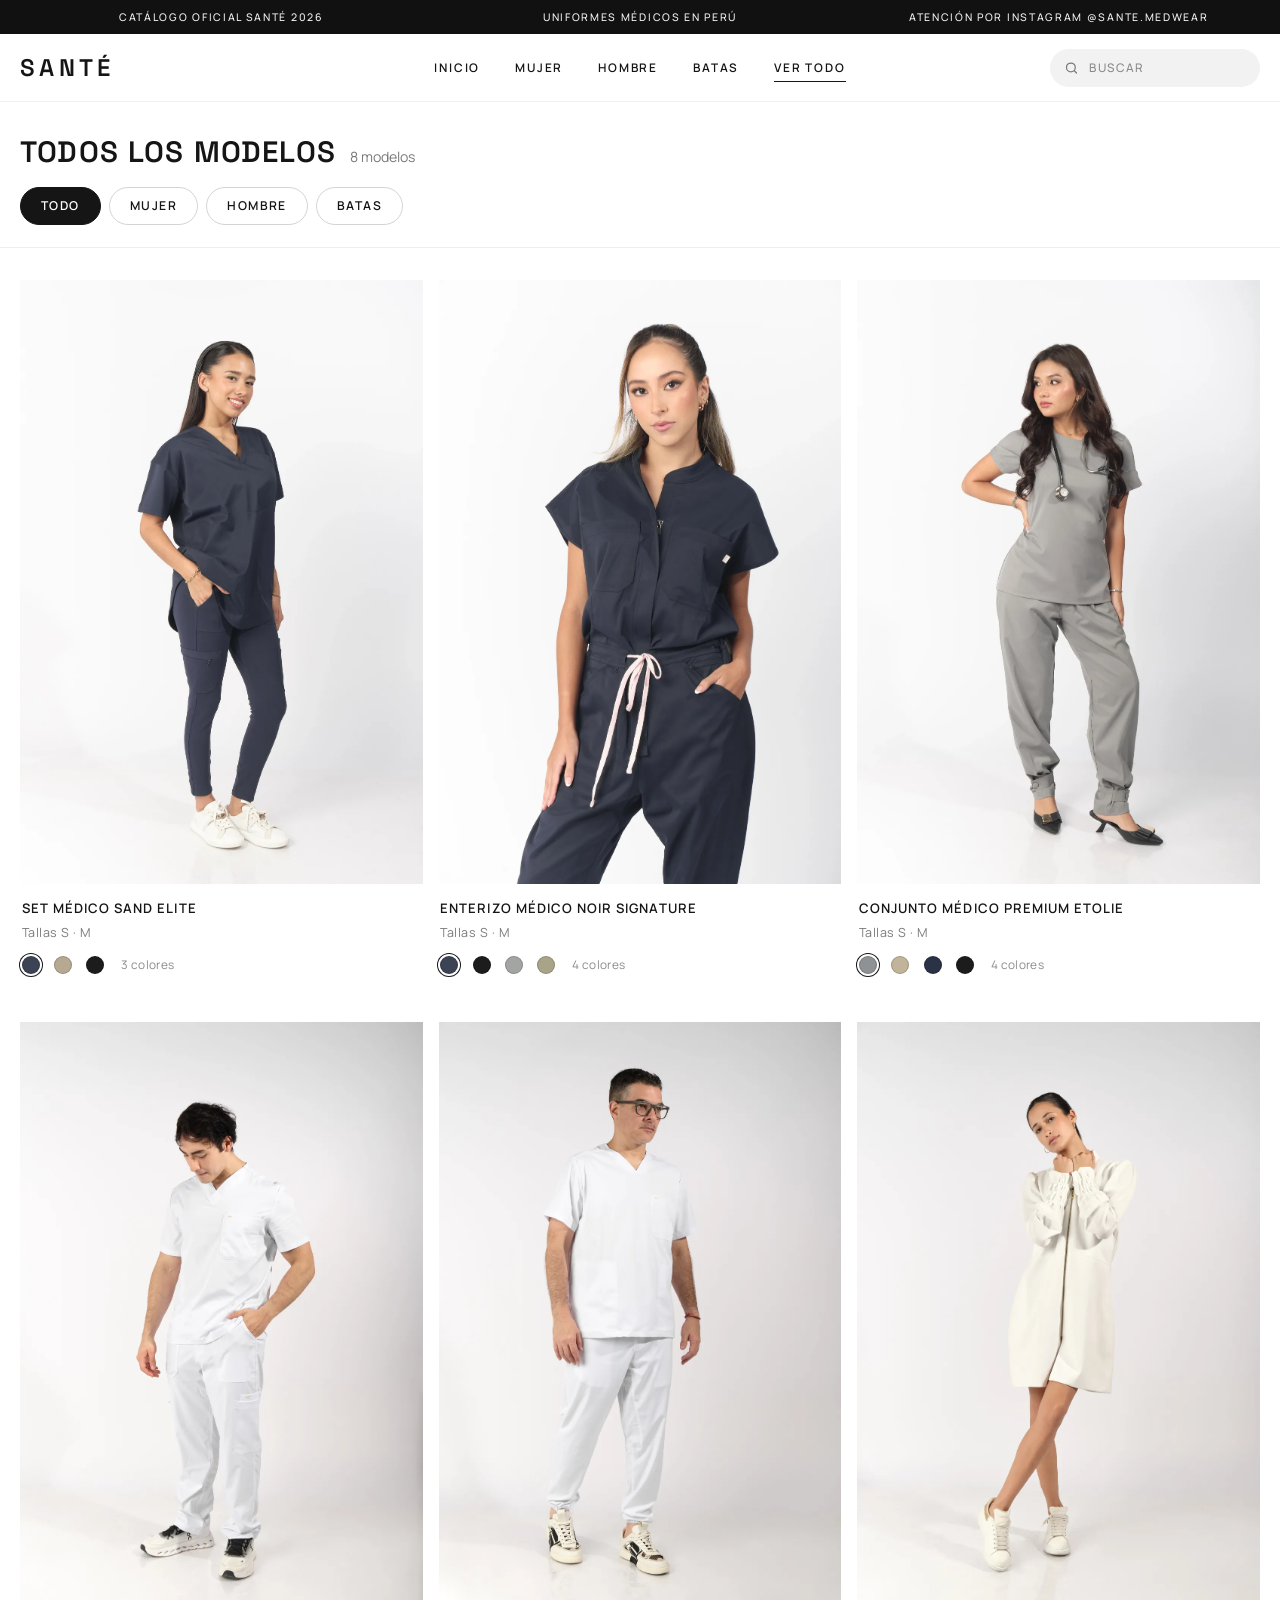
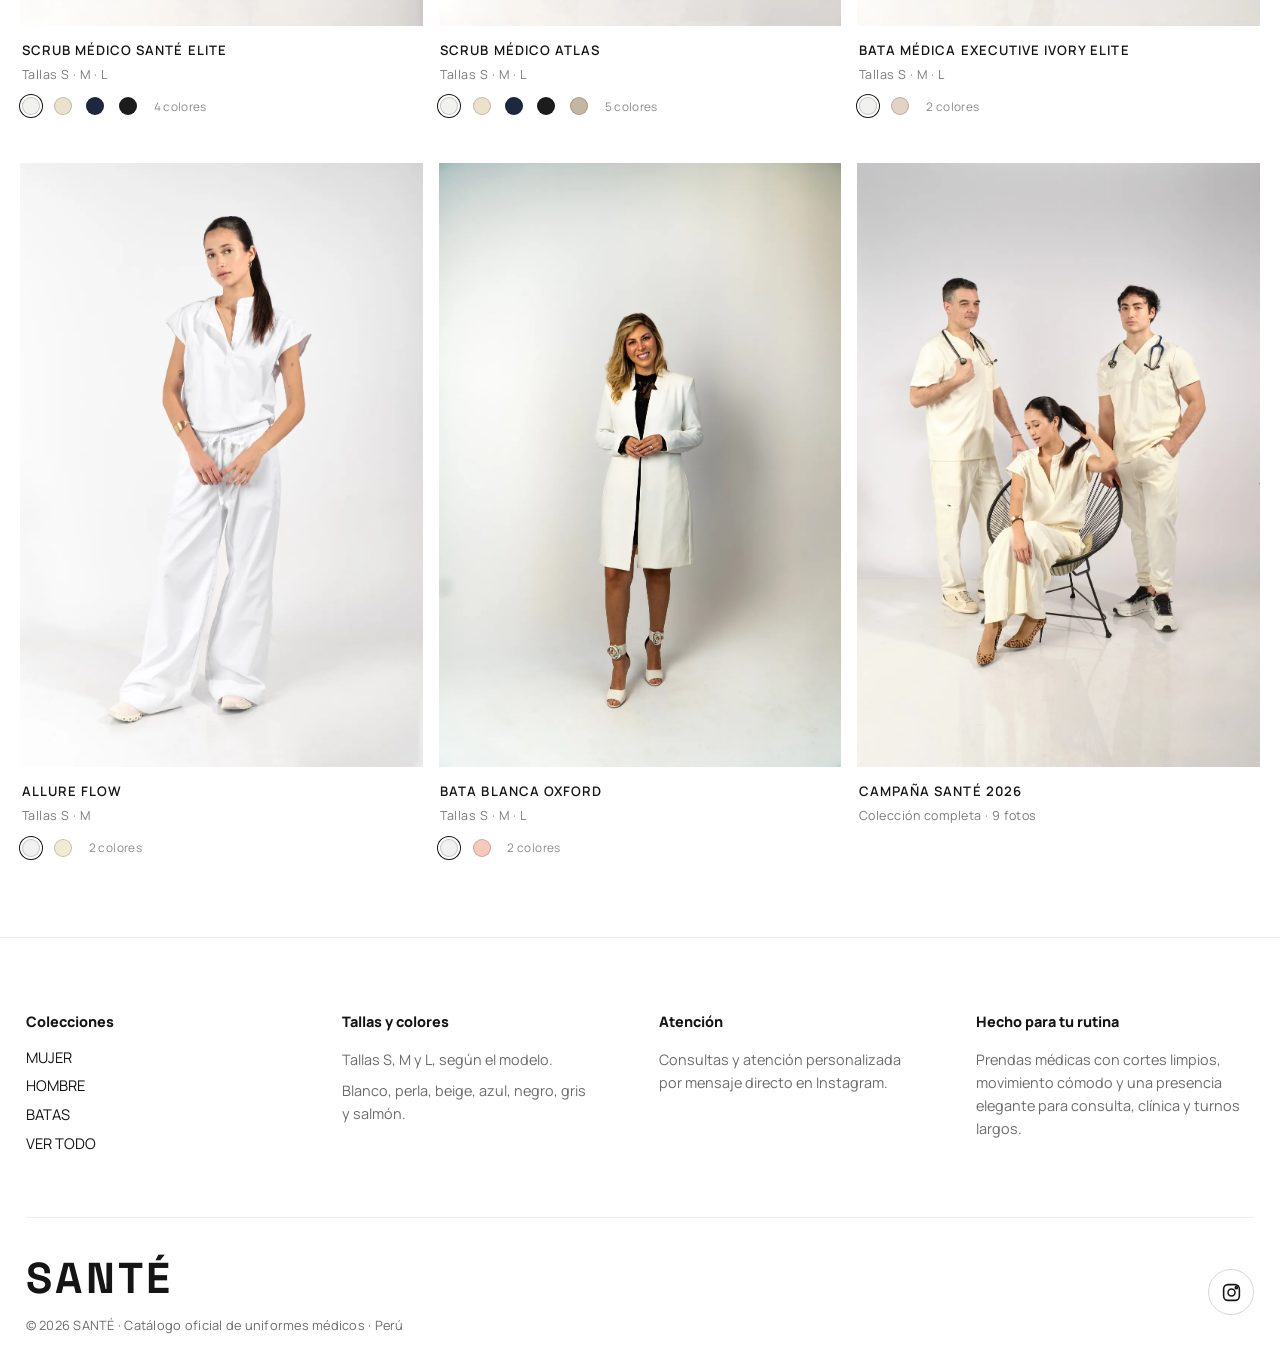
==== commit 58aff45f: "Mas espacio entre los circulos de color Co-Authored-By: Claude Opus 5.5 <noreply@anthropic.com>" ====
--- a/productos.html
+++ b/productos.html
@@ -9,7 +9,7 @@
     <link rel="preconnect" href="https://fonts.gstatic.com" crossorigin>
     <link href="https://fonts.googleapis.com/css2?family=Manrope:wght@400;500;600;700;800&family=Space+Grotesk:wght@500;600;700&display=swap" rel="stylesheet">
     <link rel="stylesheet" href="styles.css?v=16">
-    <link rel="stylesheet" href="productos.css?v=15">
+    <link rel="stylesheet" href="productos.css?v=16">
 </head>
 <body class="products-page">
     <div class="top-strip" aria-label="Avisos de tienda">
--- a/productos.css
+++ b/productos.css
@@ -231,8 +231,8 @@
     display: flex;
     flex-wrap: wrap;
     align-items: center;
-    gap: 0.5rem;
-    margin-top: 0.2rem;
+    gap: 0.9rem;
+    margin-top: 0.5rem;
 }
 
 .products-page .plp-card-swatches:empty {
@@ -265,7 +265,7 @@
 }
 
 .products-page .plp-swatch-count {
-    margin-left: 0.2rem;
+    margin-left: 0.15rem;
     color: #8a8a8a;
     font-size: 0.74rem;
     letter-spacing: 0.03em;
@@ -532,7 +532,7 @@
 .products-page .gallery-colors {
     display: flex;
     flex-wrap: wrap;
-    gap: 0.75rem;
+    gap: 1.05rem;
 }
 
 .products-page .gallery-color {
@@ -770,6 +770,11 @@
         width: 20px;
         height: 20px;
     }
+
+    .products-page .plp-card-swatches {
+        gap: 0.8rem;
+        margin-top: 0.4rem;
+    }
 }
 
 @media (prefers-reduced-motion: reduce) {
